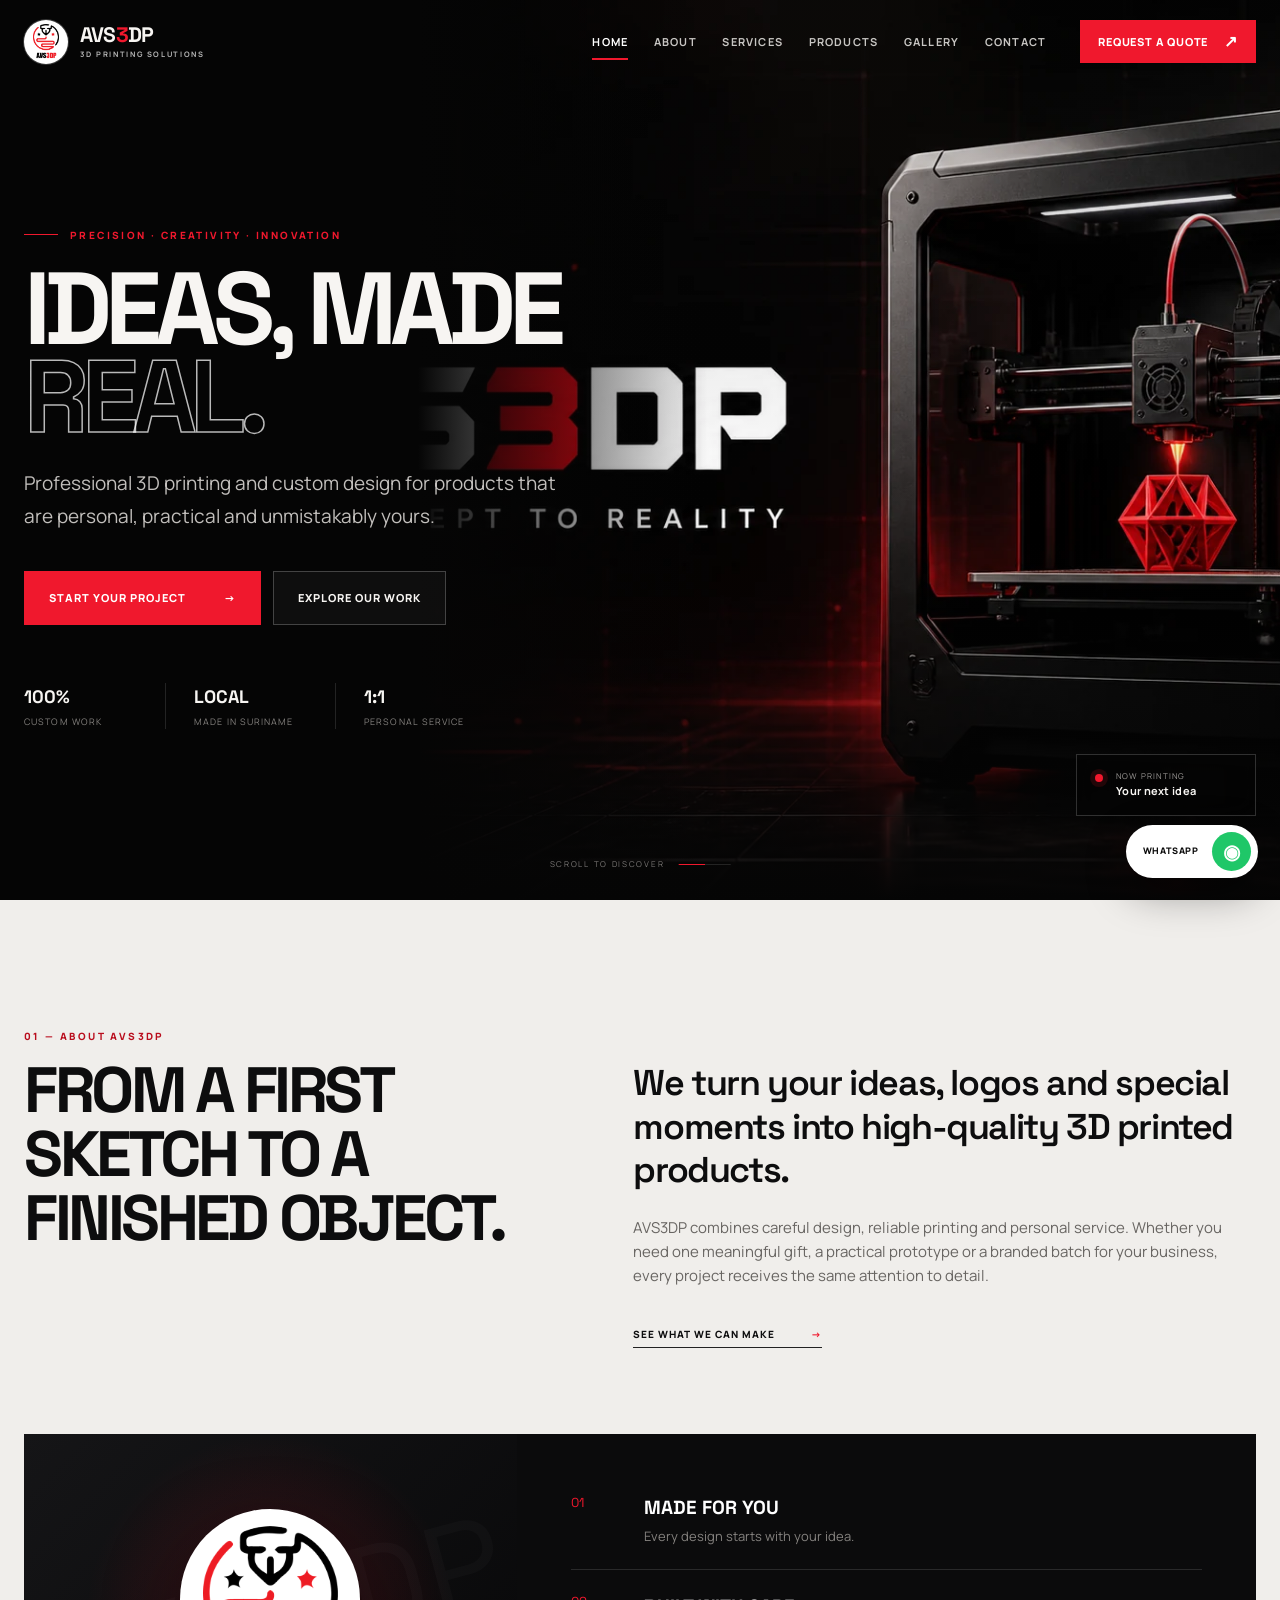
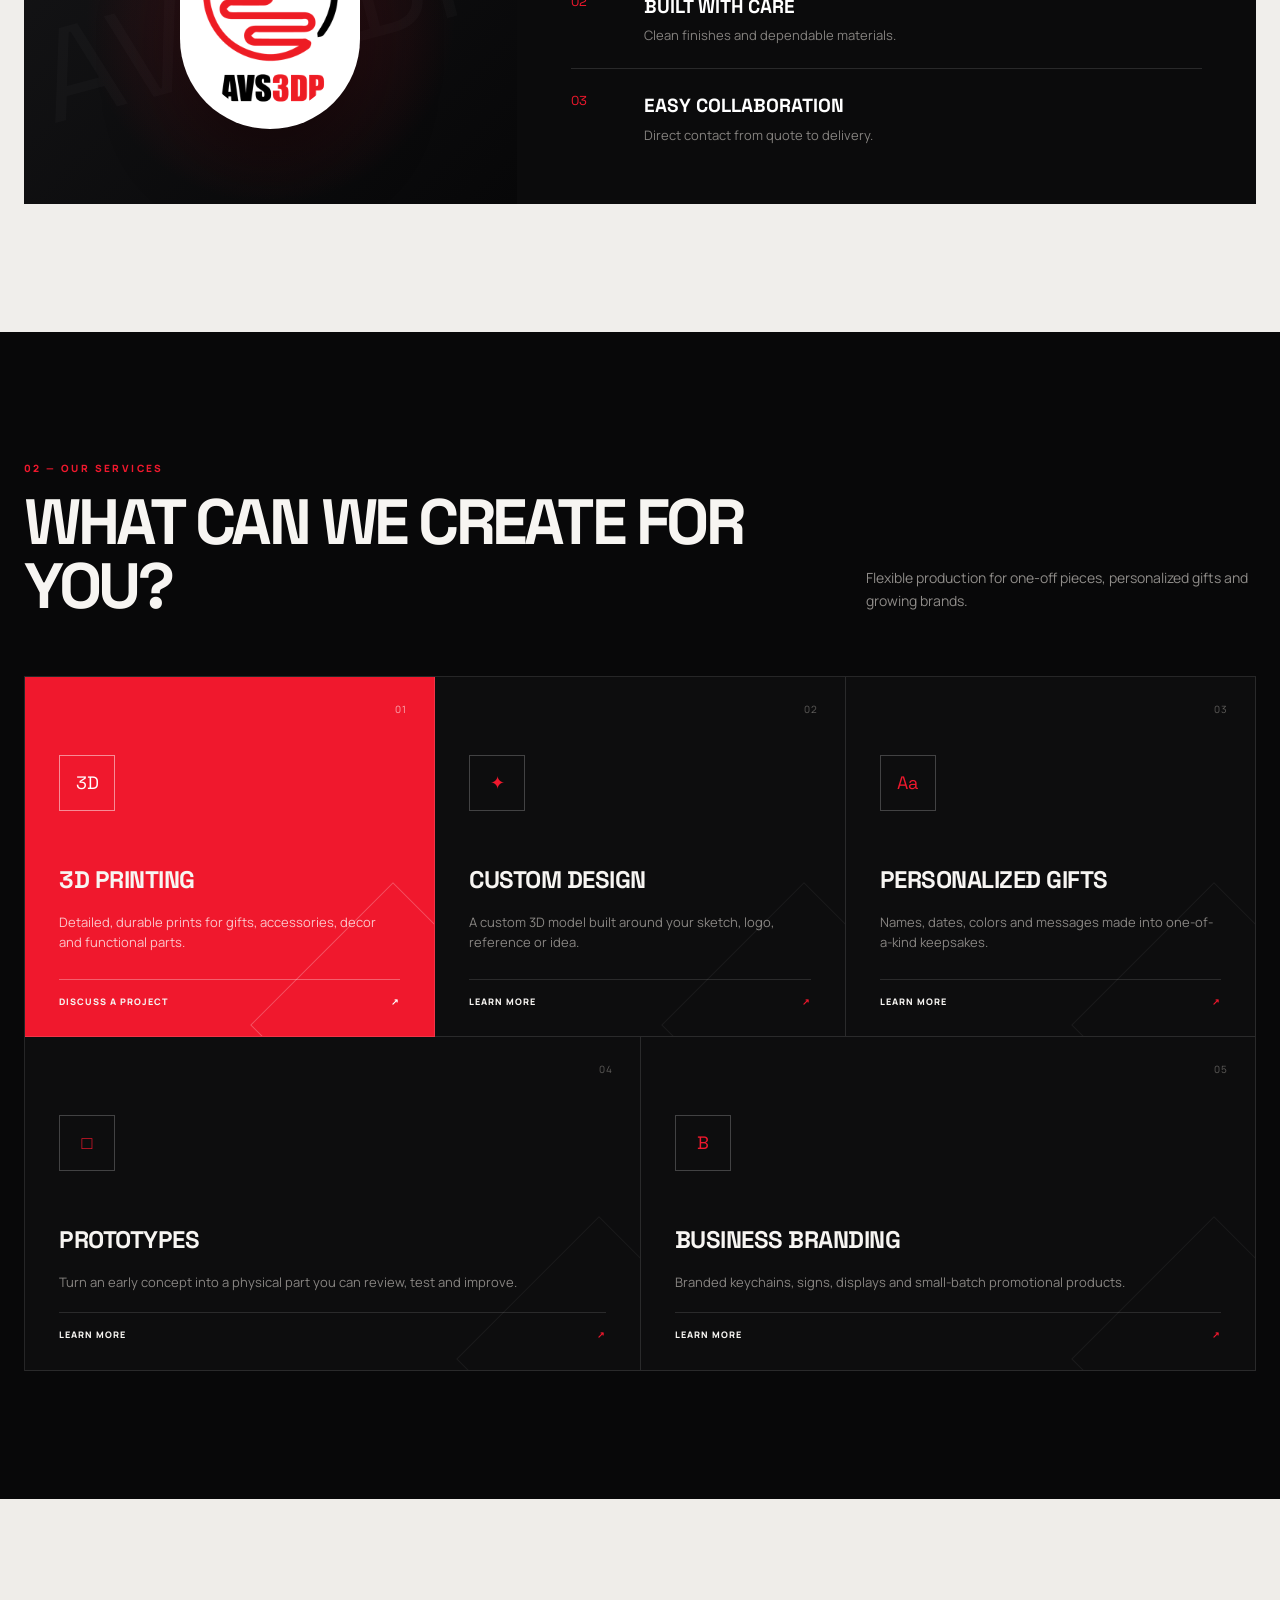
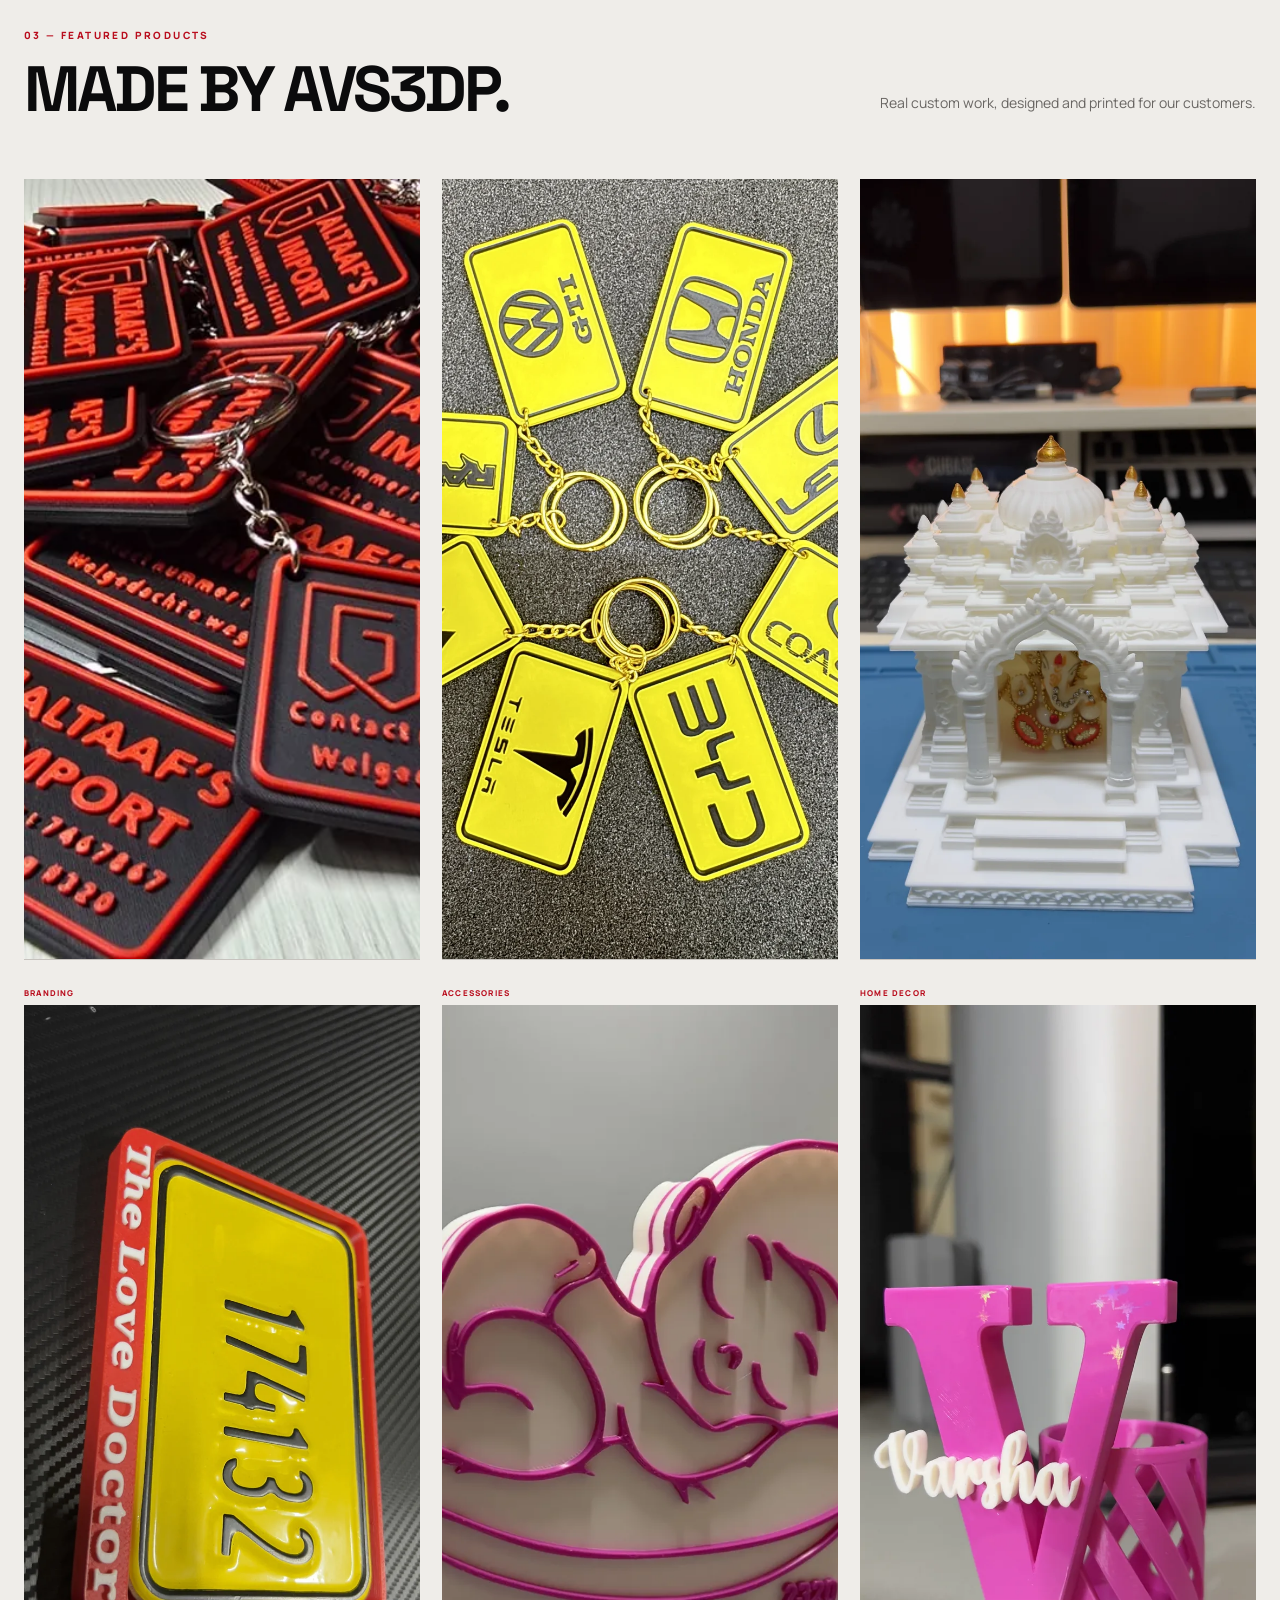
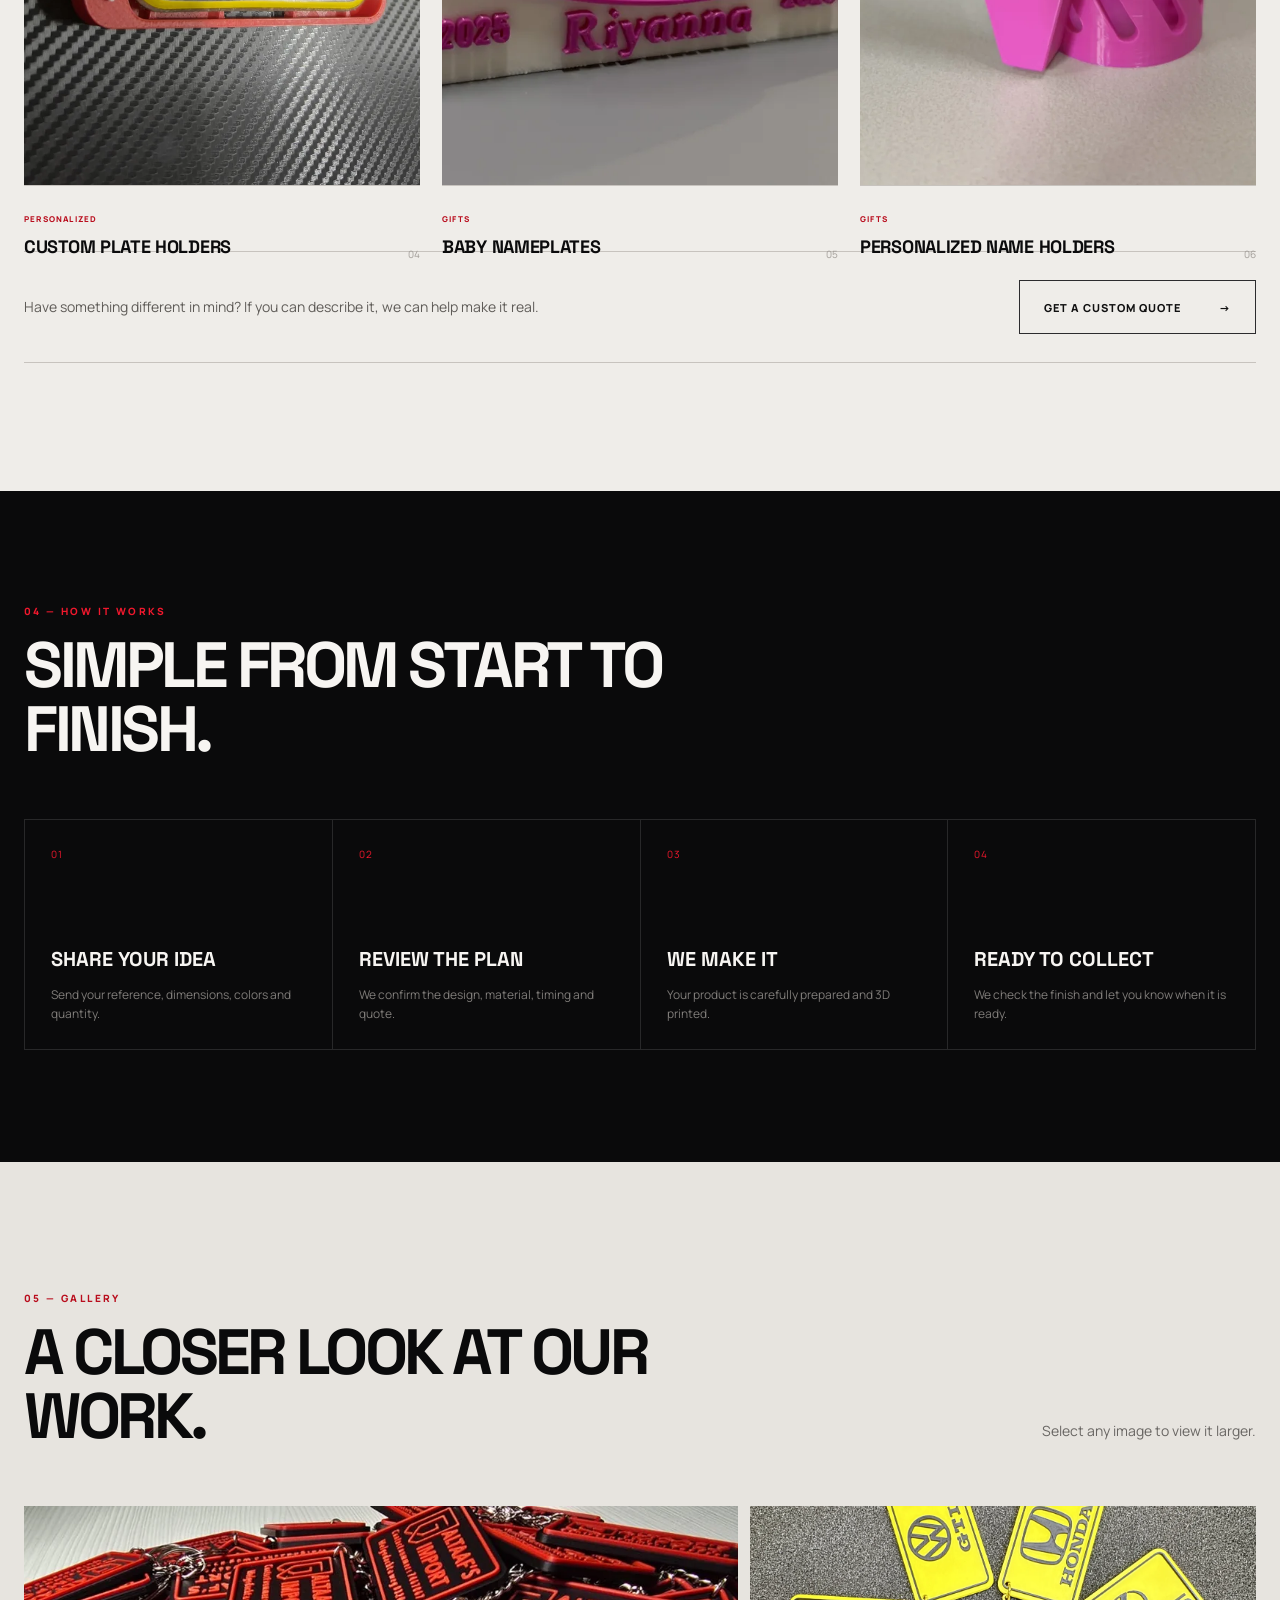
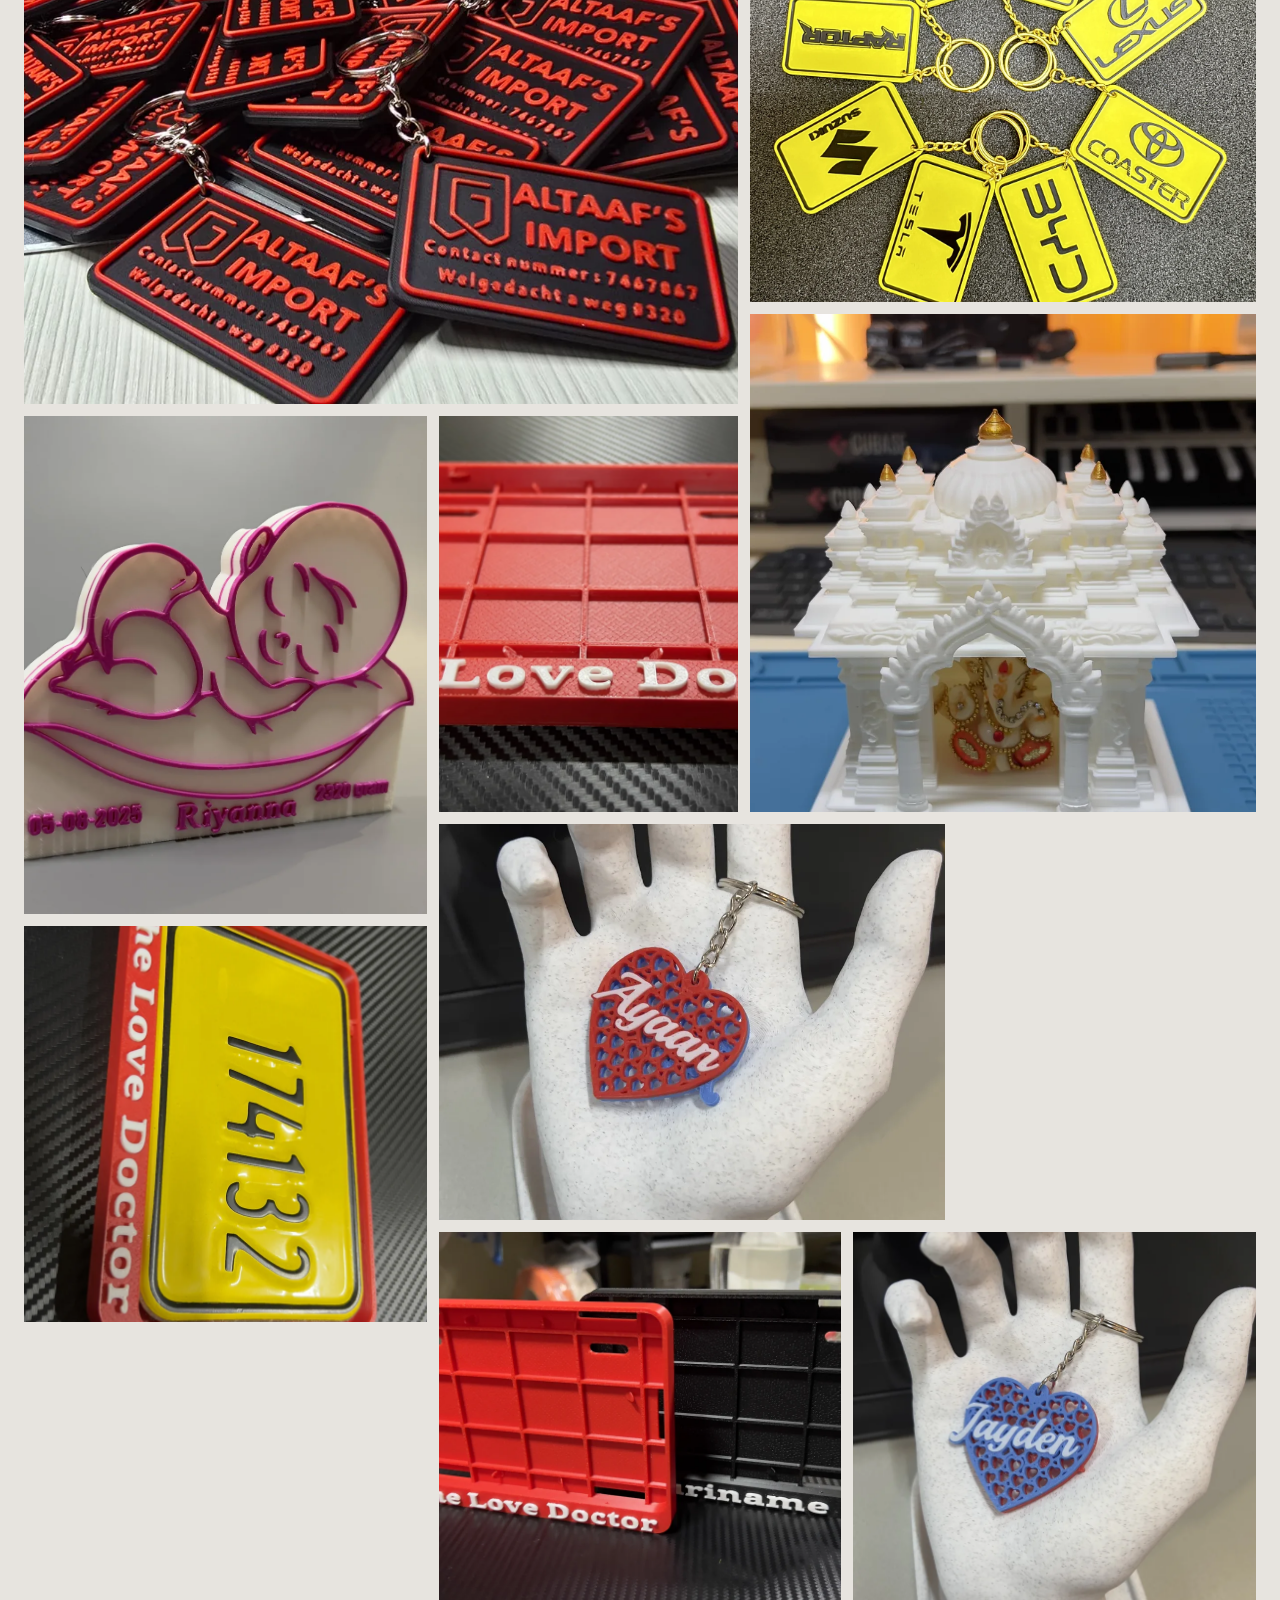
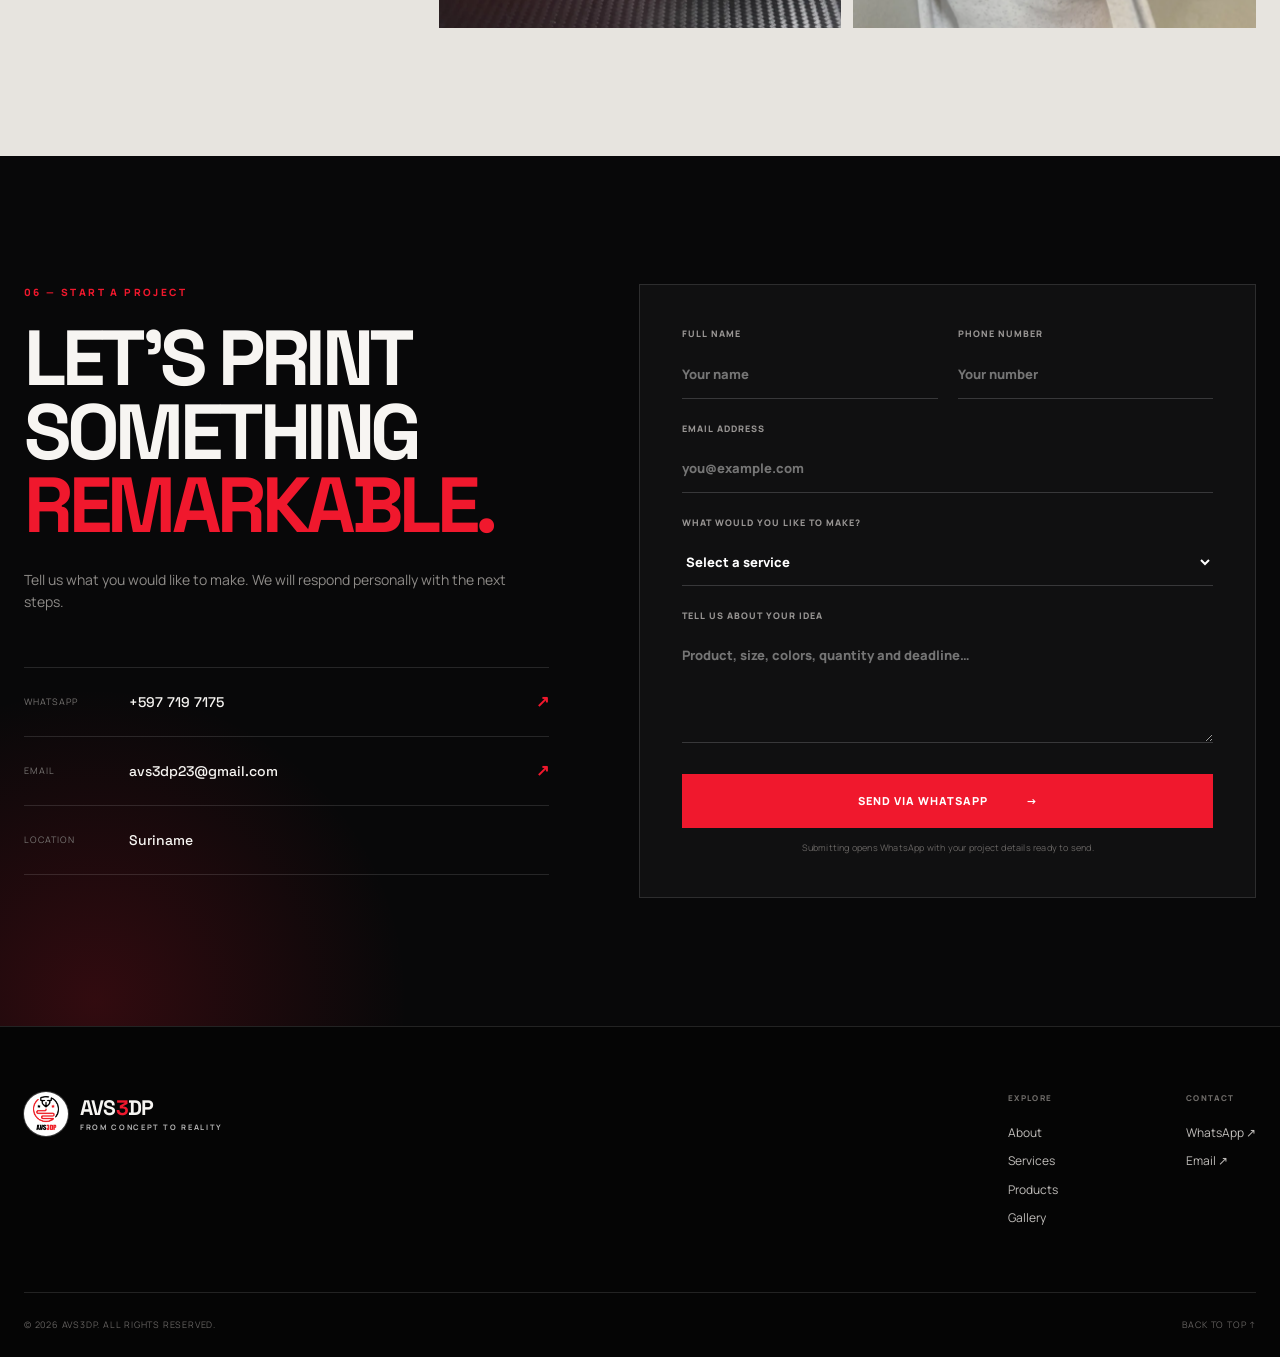
==== index.html @ 507dc9b6 "Nieuwe AVS3DP website" ====
<!doctype html>
<html lang="en">
<head>
  <meta charset="utf-8">
  <meta name="viewport" content="width=device-width, initial-scale=1">
  <meta name="theme-color" content="#050505">
  <meta name="description" content="Professional 3D printing, custom design, personalized gifts and business branding by AVS3DP in Suriname.">
  <meta property="og:title" content="AVS3DP — From Concept to Reality">
  <meta property="og:description" content="Professional custom 3D printing and design in Suriname.">
  <meta property="og:type" content="website">
  <meta property="og:image" content="https://avs3dp.github.io/images/og.png">
  <title>AVS3DP | Custom 3D Printing in Suriname</title>
  <link rel="icon" href="images/avs3dp-logo.png">
  <link rel="preconnect" href="https://fonts.googleapis.com">
  <link rel="preconnect" href="https://fonts.gstatic.com" crossorigin>
  <link href="https://fonts.googleapis.com/css2?family=Manrope:wght@400;500;600;700;800&family=Space+Grotesk:wght@500;600;700&display=swap" rel="stylesheet">
  <link rel="stylesheet" href="style.css">
</head>
<body>
  <a class="skip-link" href="#main">Skip to content</a>
  <header class="site-header" data-header>
    <div class="shell nav-shell">
      <a class="brand" href="#home" aria-label="AVS3DP home"><span class="brand-mark"><img src="images/avs3dp-logo.png" alt=""></span><span class="brand-type"><strong>AVS<span>3</span>DP</strong><small>3D PRINTING SOLUTIONS</small></span></a>
      <button class="menu-toggle" type="button" aria-expanded="false" aria-controls="main-nav" data-menu-toggle><span></span><span></span><span></span><span class="sr-only">Open menu</span></button>
      <nav class="main-nav" id="main-nav" aria-label="Primary navigation" data-nav><a href="#home">Home</a><a href="#about">About</a><a href="#services">Services</a><a href="#products">Products</a><a href="#gallery">Gallery</a><a href="#contact">Contact</a></nav>
      <a class="header-cta" href="#contact">Request a quote <span>↗</span></a>
    </div>
  </header>

  <main id="main">
    <section class="hero" id="home">
      <div class="hero-grid-lines" aria-hidden="true"></div><div class="hero-glow" aria-hidden="true"></div>
      <div class="shell hero-shell">
        <div class="hero-copy reveal">
          <div class="eyebrow"><span></span> Precision · Creativity · Innovation</div>
          <h1>Ideas, made <em>real.</em></h1>
          <p class="hero-lede">Professional 3D printing and custom design for products that are personal, practical and unmistakably yours.</p>
          <div class="hero-actions"><a class="button button-primary" href="#contact">Start your project <span>→</span></a><a class="button button-ghost" href="#products">Explore our work</a></div>
          <div class="hero-proof" aria-label="Service highlights"><div><strong>100%</strong><span>Custom work</span></div><div><strong>Local</strong><span>Made in Suriname</span></div><div><strong>1:1</strong><span>Personal service</span></div></div>
        </div>
        <div class="hero-visual reveal" data-delay="1"><div class="hero-image-frame"><img src="images/avs3dp-hero.webp" alt="Modern 3D printer creating a red geometric object"><div class="print-status"><i></i><span>Now printing</span><strong>Your next idea</strong></div></div><div class="hero-index" aria-hidden="true"><span>AVS</span><b>3DP</b></div></div>
      </div>
      <a class="scroll-cue" href="#about"><span>Scroll to discover</span><i></i></a>
    </section>

    <section class="about section" id="about">
      <div class="shell about-grid">
        <div class="section-intro reveal"><span class="section-kicker">01 — About AVS3DP</span><h2>From a first sketch to a finished object.</h2></div>
        <div class="about-copy reveal" data-delay="1"><p class="lead">We turn your ideas, logos and special moments into high-quality 3D printed products.</p><p>AVS3DP combines careful design, reliable printing and personal service. Whether you need one meaningful gift, a practical prototype or a branded batch for your business, every project receives the same attention to detail.</p><a class="text-link" href="#services">See what we can make <span>→</span></a></div>
        <div class="about-panel reveal" data-delay="2"><div class="about-logo-wrap"><img src="images/avs3dp-logo.png" alt="AVS3DP logo"></div><div class="about-values"><div><span>01</span><p><strong>Made for you</strong>Every design starts with your idea.</p></div><div><span>02</span><p><strong>Built with care</strong>Clean finishes and dependable materials.</p></div><div><span>03</span><p><strong>Easy collaboration</strong>Direct contact from quote to delivery.</p></div></div></div>
      </div>
    </section>

    <section class="services section" id="services">
      <div class="shell">
        <div class="section-heading reveal"><div><span class="section-kicker">02 — Our services</span><h2>What can we create for you?</h2></div><p>Flexible production for one-off pieces, personalized gifts and growing brands.</p></div>
        <div class="service-grid">
          <article class="service-card service-featured reveal"><span class="service-no">01</span><div class="service-symbol">3D</div><h3>3D Printing</h3><p>Detailed, durable prints for gifts, accessories, decor and functional parts.</p><a href="#contact">Discuss a project <span>↗</span></a></article>
          <article class="service-card reveal" data-delay="1"><span class="service-no">02</span><div class="service-symbol">✦</div><h3>Custom Design</h3><p>A custom 3D model built around your sketch, logo, reference or idea.</p><a href="#contact">Learn more <span>↗</span></a></article>
          <article class="service-card reveal" data-delay="2"><span class="service-no">03</span><div class="service-symbol">Aa</div><h3>Personalized Gifts</h3><p>Names, dates, colors and messages made into one-of-a-kind keepsakes.</p><a href="#contact">Learn more <span>↗</span></a></article>
          <article class="service-card reveal"><span class="service-no">04</span><div class="service-symbol">□</div><h3>Prototypes</h3><p>Turn an early concept into a physical part you can review, test and improve.</p><a href="#contact">Learn more <span>↗</span></a></article>
          <article class="service-card reveal" data-delay="1"><span class="service-no">05</span><div class="service-symbol">B</div><h3>Business Branding</h3><p>Branded keychains, signs, displays and small-batch promotional products.</p><a href="#contact">Learn more <span>↗</span></a></article>
        </div>
      </div>
    </section>

    <section class="products section" id="products">
      <div class="shell">
        <div class="section-heading reveal"><div><span class="section-kicker">03 — Featured products</span><h2>Made by AVS3DP.</h2></div><p>Real custom work, designed and printed for our customers.</p></div>
        <div class="product-grid">
          <article class="product-card reveal"><a class="product-image" href="#contact"><img src="images/business-keychains.webp" alt="Business Keychains"><span>Request similar <b>↗</b></span></a><div class="product-meta"><div><small>Branding</small><h3>Business Keychains</h3></div><span>01</span></div></article>
          <article class="product-card reveal" data-delay="1"><a class="product-image" href="#contact"><img src="images/car-keychains.webp" alt="Car Logo Keychains"><span>Request similar <b>↗</b></span></a><div class="product-meta"><div><small>Accessories</small><h3>Car Logo Keychains</h3></div><span>02</span></div></article>
          <article class="product-card reveal" data-delay="2"><a class="product-image" href="#contact"><img src="images/religious-decor.webp" alt="Religious Decor"><span>Request similar <b>↗</b></span></a><div class="product-meta"><div><small>Home Decor</small><h3>Religious Decor</h3></div><span>03</span></div></article>
          <article class="product-card reveal"><a class="product-image" href="#contact"><img src="images/plate-holder.webp" alt="Custom Plate Holders"><span>Request similar <b>↗</b></span></a><div class="product-meta"><div><small>Personalized</small><h3>Custom Plate Holders</h3></div><span>04</span></div></article>
          <article class="product-card reveal" data-delay="1"><a class="product-image" href="#contact"><img src="images/baby-nameplate.webp" alt="Baby Nameplates"><span>Request similar <b>↗</b></span></a><div class="product-meta"><div><small>Gifts</small><h3>Baby Nameplates</h3></div><span>05</span></div></article>
          <article class="product-card reveal" data-delay="2"><a class="product-image" href="#contact"><img src="images/name-holder.webp" alt="Personalized Name Holders"><span>Request similar <b>↗</b></span></a><div class="product-meta"><div><small>Gifts</small><h3>Personalized Name Holders</h3></div><span>06</span></div></article>
        </div>
        <div class="products-footer reveal"><p>Have something different in mind? If you can describe it, we can help make it real.</p><a class="button button-outline" href="#contact">Get a custom quote <span>→</span></a></div>
      </div>
    </section>

    <section class="process section" aria-labelledby="process-title"><div class="shell"><div class="section-heading reveal"><div><span class="section-kicker">04 — How it works</span><h2 id="process-title">Simple from start to finish.</h2></div></div><ol class="process-grid"><li class="reveal"><span>01</span><div><h3>Share your idea</h3><p>Send your reference, dimensions, colors and quantity.</p></div></li><li class="reveal" data-delay="1"><span>02</span><div><h3>Review the plan</h3><p>We confirm the design, material, timing and quote.</p></div></li><li class="reveal" data-delay="2"><span>03</span><div><h3>We make it</h3><p>Your product is carefully prepared and 3D printed.</p></div></li><li class="reveal" data-delay="3"><span>04</span><div><h3>Ready to collect</h3><p>We check the finish and let you know when it is ready.</p></div></li></ol></div></section>

    <section class="gallery section" id="gallery">
      <div class="shell"><div class="section-heading reveal"><div><span class="section-kicker">05 — Gallery</span><h2>A closer look at our work.</h2></div><p>Select any image to view it larger.</p></div>
        <div class="gallery-grid">
          <button class="gallery-item gallery-item-1 reveal" data-gallery type="button"><img src="images/business-keychains.webp" alt="Custom red business keychains" loading="lazy"><span>View project <b>↗</b></span></button>
          <button class="gallery-item gallery-item-2 reveal" data-gallery type="button"><img src="images/car-keychains.webp" alt="Yellow car logo keychains" loading="lazy"><span>View project <b>↗</b></span></button>
          <button class="gallery-item gallery-item-3 reveal" data-gallery type="button"><img src="images/religious-decor.webp" alt="White religious 3D printed decor" loading="lazy"><span>View project <b>↗</b></span></button>
          <button class="gallery-item gallery-item-4 reveal" data-gallery type="button"><img src="images/baby-nameplate.webp" alt="Personalized baby nameplate" loading="lazy"><span>View project <b>↗</b></span></button>
          <button class="gallery-item gallery-item-5 reveal" data-gallery type="button"><img src="images/organizer-tray.webp" alt="Red custom organizer tray" loading="lazy"><span>View project <b>↗</b></span></button>
          <button class="gallery-item gallery-item-6 reveal" data-gallery type="button"><img src="images/name-charm-grandma.webp" alt="Personalized grandma name charm" loading="lazy"><span>View project <b>↗</b></span></button>
          <button class="gallery-item gallery-item-7 reveal" data-gallery type="button"><img src="images/plate-holder.webp" alt="Yellow personalized plate holder" loading="lazy"><span>View project <b>↗</b></span></button>
          <button class="gallery-item gallery-item-8 reveal" data-gallery type="button"><img src="images/organizer-trays.webp" alt="Red and black organizer trays" loading="lazy"><span>View project <b>↗</b></span></button>
          <button class="gallery-item gallery-item-9 reveal" data-gallery type="button"><img src="images/name-charm-father.webp" alt="Personalized father name charm" loading="lazy"><span>View project <b>↗</b></span></button>
        </div>
      </div>
    </section>

    <section class="contact section" id="contact">
      <div class="contact-grid-lines" aria-hidden="true"></div>
      <div class="shell contact-grid">
        <div class="contact-copy reveal"><span class="section-kicker">06 — Start a project</span><h2>Let's print something <em>remarkable.</em></h2><p>Tell us what you would like to make. We will respond personally with the next steps.</p><div class="contact-list"><a href="https://wa.me/5977197175" target="_blank" rel="noreferrer"><span>WhatsApp</span><strong>+597 719 7175</strong><b>↗</b></a><a href="mailto:avs3dp23@gmail.com"><span>Email</span><strong>avs3dp23@gmail.com</strong><b>↗</b></a><div><span>Location</span><strong>Suriname</strong></div></div></div>
        <form class="quote-form reveal" data-delay="1" data-quote-form><div class="field-row"><label>Full name<input name="name" type="text" placeholder="Your name" required></label><label>Phone number<input name="phone" type="tel" placeholder="Your number"></label></div><label>Email address<input name="email" type="email" placeholder="you@example.com" required></label><label>What would you like to make?<select name="service" required><option value="" selected disabled>Select a service</option><option>3D Printing</option><option>Custom Design</option><option>Personalized Gift</option><option>Prototype</option><option>Business Branding</option><option>Something else</option></select></label><label>Tell us about your idea<textarea name="message" rows="4" placeholder="Product, size, colors, quantity and deadline…" required></textarea></label><button class="button button-primary form-submit" type="submit">Send via WhatsApp <span>→</span></button><small>Submitting opens WhatsApp with your project details ready to send.</small></form>
      </div>
    </section>
  </main>

  <footer class="site-footer"><div class="shell footer-main"><a class="brand footer-brand" href="#home"><span class="brand-mark"><img src="images/avs3dp-logo.png" alt=""></span><span class="brand-type"><strong>AVS<span>3</span>DP</strong><small>FROM CONCEPT TO REALITY</small></span></a><div class="footer-nav"><div><span>Explore</span><a href="#about">About</a><a href="#services">Services</a><a href="#products">Products</a><a href="#gallery">Gallery</a></div><div><span>Contact</span><a href="https://wa.me/5977197175" target="_blank" rel="noreferrer">WhatsApp ↗</a><a href="mailto:avs3dp23@gmail.com">Email ↗</a></div></div></div><div class="shell footer-bottom"><p>© <span data-year></span> AVS3DP. All rights reserved.</p><a href="#home">Back to top ↑</a></div></footer>
  <a class="whatsapp-float" href="https://wa.me/5977197175?text=Hello%20AVS3DP%2C%20I%20would%20like%20a%20quote." target="_blank" rel="noreferrer" aria-label="Chat with AVS3DP on WhatsApp"><span>WhatsApp</span><b>◉</b></a>
  <dialog class="lightbox" id="lightbox"><button type="button" data-lightbox-close aria-label="Close image">×</button><img src="images/business-keychains.webp" alt="Selected AVS3DP project" data-lightbox-image></dialog>
  <script src="script.js"></script>
  <script src="//code.tidio.co/ifq0kynxiijvnd68iumsjaqwfmdihzmz.js" async></script>
</body>
</html>
---- style.css ----
:root {
  --black: #050505;
  --ink: #0a0a0b;
  --surface: #111113;
  --surface-2: #171719;
  --line: rgba(255,255,255,.12);
  --line-strong: rgba(255,255,255,.22);
  --white: #f7f5f2;
  --muted: #aaa7a4;
  --red: #f0182d;
  --red-dark: #b90d1d;
  --font-body: "Manrope", Arial, sans-serif;
  --font-display: "Space Grotesk", "Arial Narrow", sans-serif;
  --shell: min(1240px, calc(100% - 48px));
}

* { box-sizing: border-box; }
html { scroll-behavior: smooth; scroll-padding-top: 82px; }
body { margin: 0; background: var(--black); color: var(--white); font-family: var(--font-body); line-height: 1.6; overflow-x: hidden; }
body.menu-open { overflow: hidden; }
img { max-width: 100%; display: block; }
a { color: inherit; text-decoration: none; }
button, input, select, textarea { font: inherit; }
button { color: inherit; }
::selection { background: var(--red); color: #fff; }

.shell { width: var(--shell); margin-inline: auto; }
.section { padding: 128px 0; position: relative; }
.sr-only { position: absolute; width: 1px; height: 1px; padding: 0; margin: -1px; overflow: hidden; clip: rect(0,0,0,0); white-space: nowrap; border: 0; }
.skip-link { position: fixed; z-index: 9999; top: 10px; left: 10px; padding: 10px 16px; background: #fff; color: #000; transform: translateY(-150%); transition: .2s ease; }
.skip-link:focus { transform: none; }

.site-header { position: fixed; inset: 0 0 auto; z-index: 1000; height: 84px; border-bottom: 1px solid transparent; transition: background .3s ease, border .3s ease, height .3s ease; }
.site-header.is-scrolled { height: 72px; background: rgba(5,5,5,.88); border-color: var(--line); backdrop-filter: blur(18px); }
.nav-shell { height: 100%; display: flex; align-items: center; gap: 34px; }
.brand { display: inline-flex; align-items: center; gap: 12px; flex-shrink: 0; }
.brand-mark { width: 44px; height: 44px; border-radius: 50%; display: grid; place-items: center; background: #fff; overflow: hidden; box-shadow: 0 0 0 1px rgba(255,255,255,.2); }
.brand-mark img { width: 36px; height: 36px; object-fit: contain; }
.brand-type { display: flex; flex-direction: column; line-height: 1; }
.brand-type strong { font-family: var(--font-display); font-size: 21px; letter-spacing: -.8px; }
.brand-type strong span { color: var(--red); }
.brand-type small { margin-top: 6px; color: #b8b8b8; font-size: 7.5px; font-weight: 700; letter-spacing: 1.65px; }
.main-nav { margin-left: auto; display: flex; align-items: center; gap: clamp(18px, 2vw, 34px); }
.main-nav a { position: relative; font-size: 11px; font-weight: 700; letter-spacing: 1.2px; text-transform: uppercase; color: #c8c6c3; transition: color .2s ease; }
.main-nav a::after { content: ""; position: absolute; left: 0; right: 100%; bottom: -10px; height: 2px; background: var(--red); transition: right .25s ease; }
.main-nav a:hover, .main-nav a.active { color: #fff; }
.main-nav a:hover::after, .main-nav a.active::after { right: 0; }
.header-cta { display: inline-flex; align-items: center; gap: 16px; min-height: 43px; padding: 0 18px; background: var(--red); color: #fff; font-size: 11px; font-weight: 800; text-transform: uppercase; letter-spacing: .8px; transition: transform .2s ease, background .2s ease; }
.header-cta:hover { background: #ff263b; transform: translateY(-2px); }
.header-cta span { font-size: 16px; }
.menu-toggle { display: none; width: 44px; height: 44px; padding: 0; border: 1px solid var(--line); background: transparent; align-items: center; justify-content: center; flex-direction: column; gap: 5px; }
.menu-toggle > span:not(.sr-only) { width: 19px; height: 1.5px; background: #fff; transition: transform .25s ease, opacity .25s ease; }

.hero { min-height: 880px; height: min(930px, 100svh); position: relative; display: flex; align-items: center; overflow: hidden; background: #060607; isolation: isolate; }
.hero::before { content: ""; position: absolute; inset: 0; z-index: -1; background: linear-gradient(90deg, #050505 0%, #050505 34%, rgba(5,5,5,.94) 46%, rgba(5,5,5,.08) 75%), linear-gradient(180deg, transparent 70%, #050505 100%); }
.hero-grid-lines, .contact-grid-lines { position: absolute; inset: 0; z-index: -3; opacity: .38; background-image: linear-gradient(rgba(255,255,255,.035) 1px, transparent 1px), linear-gradient(90deg, rgba(255,255,255,.035) 1px, transparent 1px); background-size: 74px 74px; mask-image: linear-gradient(to right, #000, transparent 68%); }
.hero-glow { position: absolute; z-index: -2; width: 750px; height: 750px; border-radius: 50%; right: 1%; top: 9%; background: radial-gradient(circle, rgba(240,24,45,.26), rgba(240,24,45,.04) 45%, transparent 70%); filter: blur(20px); }
.hero-shell { height: 100%; display: grid; grid-template-columns: .88fr 1.12fr; align-items: center; position: relative; }
.hero-copy { position: relative; z-index: 3; padding-top: 56px; max-width: 690px; }
.eyebrow, .section-kicker { display: flex; align-items: center; gap: 12px; color: var(--red); font-size: 10px; font-weight: 800; letter-spacing: 2.4px; text-transform: uppercase; }
.eyebrow span { width: 34px; height: 1px; background: var(--red); }
.hero h1 { margin: 22px 0 26px; max-width: 690px; font-family: var(--font-display); font-size: clamp(70px, 8vw, 126px); line-height: .86; letter-spacing: -7px; text-transform: uppercase; }
.hero h1 em { display: block; color: transparent; -webkit-text-stroke: 1.5px rgba(255,255,255,.72); font-style: normal; }
.hero-lede { max-width: 600px; margin: 0; color: #c2bfbc; font-size: clamp(16px, 1.5vw, 19px); line-height: 1.75; }
.hero-actions { margin-top: 38px; display: flex; flex-wrap: wrap; gap: 12px; }
.button { min-height: 54px; display: inline-flex; justify-content: center; align-items: center; gap: 38px; padding: 0 24px; border: 1px solid transparent; font-size: 11px; font-weight: 800; letter-spacing: 1px; text-transform: uppercase; cursor: pointer; transition: transform .2s ease, border-color .2s ease, background .2s ease; }
.button:hover { transform: translateY(-3px); }
.button-primary { background: var(--red); color: #fff; }
.button-primary:hover { background: #ff273b; }
.button-ghost { border-color: var(--line-strong); background: rgba(255,255,255,.035); }
.button-ghost:hover, .button-outline:hover { border-color: var(--red); }
.button-outline { border-color: #2c2c2e; color: #111; }
.hero-proof { display: flex; gap: 0; margin-top: 58px; }
.hero-proof > div { min-width: 142px; padding-right: 28px; margin-right: 28px; border-right: 1px solid var(--line); display: flex; flex-direction: column; }
.hero-proof > div:last-child { border-right: 0; }
.hero-proof strong { font-family: var(--font-display); font-size: 18px; text-transform: uppercase; }
.hero-proof span { margin-top: 3px; color: #85827f; font-size: 9px; letter-spacing: 1.1px; text-transform: uppercase; }
.hero-visual { position: absolute; z-index: 0; inset: 0 -10vw 0 32%; }
.hero-image-frame { width: 100%; height: 100%; overflow: hidden; position: relative; }
.hero-image-frame::after { content: ""; position: absolute; inset: 0; background: linear-gradient(90deg, #050505 0%, transparent 30%), linear-gradient(180deg, rgba(5,5,5,.18), transparent 60%, #050505); pointer-events: none; }
.hero-image-frame img { width: 100%; height: 100%; object-fit: cover; object-position: 58% center; animation: hero-breathe 8s ease-in-out infinite alternate; }
@keyframes hero-breathe { from { transform: scale(1.01); } to { transform: scale(1.055); } }
.print-status { position: absolute; z-index: 2; right: 10vw; bottom: 84px; display: grid; grid-template-columns: 10px auto; column-gap: 11px; padding: 15px 18px; min-width: 180px; border: 1px solid rgba(255,255,255,.18); background: rgba(5,5,5,.72); backdrop-filter: blur(12px); }
.print-status i { width: 8px; height: 8px; margin-top: 4px; border-radius: 50%; background: var(--red); box-shadow: 0 0 0 5px rgba(240,24,45,.13); animation: pulse 1.8s infinite; }
@keyframes pulse { 50% { box-shadow: 0 0 0 9px rgba(240,24,45,0); } }
.print-status span, .print-status strong { grid-column: 2; }
.print-status span { color: #9e9b98; font-size: 8px; text-transform: uppercase; letter-spacing: 1.2px; }
.print-status strong { font-size: 11px; letter-spacing: .3px; }
.hero-index { position: absolute; right: 2vw; top: 50%; transform: translateY(-50%) rotate(90deg); transform-origin: center; display: flex; align-items: baseline; gap: 8px; opacity: .14; font-family: var(--font-display); }
.hero-index span { font-size: 14px; letter-spacing: 6px; }
.hero-index b { color: var(--red); font-size: 34px; }
.scroll-cue { position: absolute; z-index: 4; left: 50%; bottom: 29px; transform: translateX(-50%); display: flex; align-items: center; gap: 14px; color: #7c7977; font-size: 8px; letter-spacing: 1.7px; text-transform: uppercase; }
.scroll-cue i { display: block; width: 52px; height: 1px; background: linear-gradient(to right, var(--red) 50%, var(--line) 50%); }

.section-heading { margin-bottom: 58px; display: flex; justify-content: space-between; align-items: end; gap: 40px; }
.section-heading h2, .section-intro h2 { margin: 14px 0 0; max-width: 760px; font-family: var(--font-display); font-size: clamp(42px, 5vw, 74px); line-height: 1; letter-spacing: -3.5px; text-transform: uppercase; }
.section-heading > p { max-width: 390px; margin: 0 0 6px; color: #8f8c89; font-size: 14px; }

.about { background: #f0eeeb; color: #0d0d0e; }
.about-grid { display: grid; grid-template-columns: .9fr 1.1fr; column-gap: 100px; row-gap: 86px; }
.about .section-kicker { color: var(--red-dark); }
.section-intro h2 { max-width: 550px; }
.about-copy { padding-top: 33px; }
.about-copy .lead { margin: 0 0 24px; max-width: 610px; font-family: var(--font-display); font-size: clamp(25px, 2.8vw, 39px); font-weight: 600; line-height: 1.22; letter-spacing: -1.4px; }
.about-copy > p:not(.lead) { max-width: 610px; color: #686562; font-size: 15px; }
.text-link { display: inline-flex; align-items: center; gap: 36px; margin-top: 23px; padding-bottom: 5px; border-bottom: 1px solid #222; font-size: 10px; font-weight: 800; letter-spacing: 1px; text-transform: uppercase; }
.text-link span { color: var(--red); }
.about-panel { grid-column: 1 / -1; min-height: 370px; display: grid; grid-template-columns: .8fr 1.2fr; background: #0b0b0c; color: #fff; }
.about-logo-wrap { position: relative; min-height: 360px; display: grid; place-items: center; overflow: hidden; background: radial-gradient(circle at center, rgba(240,24,45,.22), transparent 60%), linear-gradient(135deg, #151517, #070708); }
.about-logo-wrap::before { content: "AVS3DP"; position: absolute; color: rgba(255,255,255,.025); font-family: var(--font-display); font-size: 130px; transform: rotate(-15deg); }
.about-logo-wrap img { position: relative; width: 180px; height: 220px; padding: 17px; object-fit: contain; border-radius: 90px; background: #fff; box-shadow: 0 28px 70px rgba(0,0,0,.5); }
.about-values { padding: 36px 54px; display: flex; flex-direction: column; justify-content: center; }
.about-values > div { display: grid; grid-template-columns: 48px 1fr; gap: 25px; padding: 22px 0; border-bottom: 1px solid var(--line); }
.about-values > div:last-child { border: 0; }
.about-values > div > span { color: var(--red); font-family: var(--font-display); font-size: 13px; }
.about-values p { margin: 0; color: #85827f; font-size: 13px; }
.about-values strong { display: block; margin-bottom: 3px; color: #fff; font-family: var(--font-display); font-size: 19px; text-transform: uppercase; }

.services { background: #080809; }
.service-grid { display: grid; grid-template-columns: repeat(6, 1fr); border-top: 1px solid var(--line); border-left: 1px solid var(--line); }
.service-card { min-height: 360px; grid-column: span 2; position: relative; padding: 34px; border-right: 1px solid var(--line); border-bottom: 1px solid var(--line); background: #0d0d0e; overflow: hidden; transition: background .3s ease, transform .3s ease; }
.service-card:nth-child(4), .service-card:nth-child(5) { grid-column: span 3; min-height: 320px; }
.service-card::before { content: ""; position: absolute; inset: auto -60px -90px auto; width: 200px; height: 200px; border: 1px solid rgba(255,255,255,.06); transform: rotate(45deg); transition: border .3s ease, transform .4s ease; }
.service-card:hover { background: #151516; transform: translateY(-4px); }
.service-card:hover::before { border-color: rgba(240,24,45,.32); transform: rotate(52deg) scale(1.08); }
.service-featured { background: var(--red); }
.service-featured:hover { background: #e11226; }
.service-featured::before { border-color: rgba(255,255,255,.25); }
.service-no { position: absolute; top: 24px; right: 27px; color: #5f5d5b; font-size: 10px; letter-spacing: 1px; }
.service-featured .service-no { color: rgba(255,255,255,.65); }
.service-symbol { width: 56px; height: 56px; display: grid; place-items: center; margin: 44px 0 50px; border: 1px solid var(--line-strong); font-family: var(--font-display); font-size: 18px; color: var(--red); }
.service-featured .service-symbol { color: #fff; border-color: rgba(255,255,255,.5); }
.service-card h3 { margin: 0 0 12px; font-family: var(--font-display); font-size: 24px; text-transform: uppercase; letter-spacing: -.5px; }
.service-card p { min-height: 64px; margin: 0; color: #888582; font-size: 13px; }
.service-featured p { color: rgba(255,255,255,.75); }
.service-card a { position: absolute; bottom: 27px; left: 34px; right: 34px; display: flex; justify-content: space-between; border-top: 1px solid var(--line); padding-top: 15px; font-size: 9px; font-weight: 800; letter-spacing: 1px; text-transform: uppercase; }
.service-featured a { border-color: rgba(255,255,255,.3); }
.service-card a span { color: var(--red); }
.service-featured a span { color: #fff; }

.products { background: #efede9; color: #0b0b0c; }
.products .section-kicker, .gallery .section-kicker { color: var(--red-dark); }
.products .section-heading > p, .gallery .section-heading > p { color: #696663; }
.product-grid { display: grid; grid-template-columns: repeat(3, 1fr); gap: 46px 22px; }
.product-image { position: relative; aspect-ratio: 1.05 / 1; overflow: hidden; background: #dad7d2; }
.product-image::after { content: ""; position: absolute; inset: 0; background: linear-gradient(180deg, transparent 55%, rgba(0,0,0,.72)); opacity: 0; transition: opacity .35s ease; }
.product-image img { width: 100%; height: 100%; object-fit: cover; transition: transform .55s cubic-bezier(.2,.75,.25,1); }
.product-image > span { position: absolute; z-index: 2; left: 20px; right: 20px; bottom: 18px; display: flex; justify-content: space-between; color: #fff; font-size: 9px; font-weight: 800; letter-spacing: 1px; text-transform: uppercase; opacity: 0; transform: translateY(8px); transition: opacity .3s ease, transform .3s ease; }
.product-card:hover .product-image img { transform: scale(1.06); }
.product-card:hover .product-image::after, .product-card:hover .product-image > span { opacity: 1; }
.product-card:hover .product-image > span { transform: none; }
.product-meta { display: flex; justify-content: space-between; gap: 20px; align-items: end; padding-top: 18px; border-top: 1px solid #c7c3be; }
.product-meta small { color: var(--red-dark); font-size: 8px; font-weight: 800; letter-spacing: 1.2px; text-transform: uppercase; }
.product-meta h3 { margin: 3px 0 0; font-family: var(--font-display); font-size: 18px; text-transform: uppercase; letter-spacing: -.3px; }
.product-meta > span { color: #a09c97; font-size: 10px; }
.products-footer { margin-top: 66px; padding: 28px 0; border-top: 1px solid #c7c3be; border-bottom: 1px solid #c7c3be; display: flex; justify-content: space-between; align-items: center; gap: 25px; }
.products-footer p { max-width: 540px; margin: 0; color: #5f5c58; font-size: 14px; }

.process { background: #0a0a0b; padding-top: 112px; padding-bottom: 112px; }
.process-grid { list-style: none; padding: 0; margin: 0; display: grid; grid-template-columns: repeat(4, 1fr); border-top: 1px solid var(--line); border-left: 1px solid var(--line); }
.process-grid li { min-height: 230px; position: relative; padding: 26px; border-right: 1px solid var(--line); border-bottom: 1px solid var(--line); display: flex; flex-direction: column; justify-content: space-between; }
.process-grid li > span { color: var(--red); font-size: 10px; letter-spacing: 1px; }
.process-grid h3 { margin: 0 0 10px; font-family: var(--font-display); font-size: 20px; text-transform: uppercase; }
.process-grid p { margin: 0; color: #7f7c79; font-size: 12px; }

.gallery { background: #e7e4df; color: #0a0a0b; }
.gallery-grid { display: grid; grid-template-columns: repeat(12, 1fr); grid-auto-rows: 90px; gap: 12px; }
.gallery-item { position: relative; padding: 0; border: 0; overflow: hidden; background: #ccc8c3; cursor: zoom-in; text-align: left; }
.gallery-item-1 { grid-column: span 7; grid-row: span 5; }
.gallery-item-2 { grid-column: span 5; grid-row: span 4; }
.gallery-item-3 { grid-column: span 5; grid-row: span 5; }
.gallery-item-4 { grid-column: span 4; grid-row: span 5; }
.gallery-item-5 { grid-column: span 3; grid-row: span 4; }
.gallery-item-6 { grid-column: span 5; grid-row: span 4; }
.gallery-item-7 { grid-column: span 4; grid-row: span 4; }
.gallery-item-8 { grid-column: span 4; grid-row: span 4; }
.gallery-item-9 { grid-column: span 4; grid-row: span 4; }
.gallery-item img { width: 100%; height: 100%; object-fit: cover; transition: transform .6s cubic-bezier(.2,.75,.25,1), filter .3s ease; }
.gallery-item::after { content: ""; position: absolute; inset: 0; background: linear-gradient(180deg, transparent 55%, rgba(0,0,0,.78)); opacity: 0; transition: opacity .3s ease; }
.gallery-item > span { position: absolute; z-index: 2; left: 22px; right: 22px; bottom: 19px; display: flex; justify-content: space-between; color: #fff; font-size: 9px; font-weight: 800; letter-spacing: 1.1px; text-transform: uppercase; opacity: 0; transform: translateY(8px); transition: .3s ease; }
.gallery-item:hover img { transform: scale(1.04); filter: saturate(1.08); }
.gallery-item:hover::after, .gallery-item:hover > span { opacity: 1; }
.gallery-item:hover > span { transform: none; }

.contact { background: #080809; overflow: hidden; }
.contact::before { content: ""; position: absolute; width: 650px; height: 650px; border-radius: 50%; left: -230px; bottom: -300px; background: radial-gradient(circle, rgba(240,24,45,.18), transparent 68%); }
.contact-grid-lines { opacity: .45; mask-image: linear-gradient(to left, #000, transparent 65%); }
.contact-grid { display: grid; grid-template-columns: .92fr 1.08fr; gap: 90px; position: relative; }
.contact-copy h2 { margin: 22px 0 26px; max-width: 590px; font-family: var(--font-display); font-size: clamp(54px, 6.1vw, 88px); line-height: .94; letter-spacing: -4.5px; text-transform: uppercase; }
.contact-copy h2 em { color: var(--red); font-style: normal; }
.contact-copy > p { max-width: 510px; color: #8e8b88; font-size: 14px; }
.contact-list { margin-top: 54px; border-top: 1px solid var(--line); }
.contact-list > * { min-height: 69px; display: grid; grid-template-columns: 90px 1fr auto; align-items: center; gap: 15px; border-bottom: 1px solid var(--line); }
.contact-list span { color: #777472; font-size: 9px; letter-spacing: 1px; text-transform: uppercase; }
.contact-list strong { font-family: var(--font-display); font-size: 14px; font-weight: 500; }
.contact-list b { color: var(--red); }
.quote-form { padding: 42px; border: 1px solid var(--line); background: rgba(19,19,21,.8); backdrop-filter: blur(16px); }
.quote-form label { display: block; margin-bottom: 23px; color: #999694; font-size: 9px; font-weight: 800; letter-spacing: 1px; text-transform: uppercase; }
.field-row { display: grid; grid-template-columns: 1fr 1fr; gap: 20px; }
.quote-form input, .quote-form select, .quote-form textarea { width: 100%; margin-top: 9px; padding: 13px 0; border: 0; border-bottom: 1px solid #38383a; border-radius: 0; outline: 0; background: transparent; color: #fff; font-size: 13px; text-transform: none; transition: border .2s ease; }
.quote-form input:focus, .quote-form select:focus, .quote-form textarea:focus { border-color: var(--red); }
.quote-form select { color-scheme: dark; }
.quote-form textarea { resize: vertical; min-height: 94px; }
.form-submit { width: 100%; border: 0; margin-top: 4px; }
.quote-form > small { display: block; margin-top: 13px; text-align: center; color: #686563; font-size: 9px; letter-spacing: .2px; text-transform: none; }

.site-footer { background: #050505; border-top: 1px solid var(--line); }
.footer-main { min-height: 255px; padding: 65px 0; display: flex; justify-content: space-between; gap: 60px; }
.footer-brand { align-self: flex-start; }
.footer-nav { display: flex; gap: clamp(70px, 10vw, 150px); }
.footer-nav > div { display: flex; flex-direction: column; align-items: flex-start; gap: 9px; }
.footer-nav span { margin-bottom: 9px; color: #6f6c69; font-size: 8px; font-weight: 800; letter-spacing: 1.3px; text-transform: uppercase; }
.footer-nav a { color: #c1bebb; font-size: 12px; transition: color .2s ease; }
.footer-nav a:hover { color: var(--red); }
.footer-bottom { min-height: 65px; display: flex; justify-content: space-between; align-items: center; border-top: 1px solid var(--line); color: #656260; font-size: 9px; letter-spacing: .8px; text-transform: uppercase; }

.whatsapp-float { position: fixed; z-index: 800; right: 22px; bottom: 22px; display: flex; align-items: center; gap: 13px; padding: 7px 7px 7px 17px; border-radius: 28px; background: #fff; color: #080808; box-shadow: 0 15px 40px rgba(0,0,0,.38); font-size: 9px; font-weight: 800; letter-spacing: .8px; text-transform: uppercase; transition: transform .25s ease; }
.whatsapp-float b { width: 39px; height: 39px; display: grid; place-items: center; border-radius: 50%; background: #1fc768; color: #fff; font-size: 20px; }
.whatsapp-float:hover { transform: translateY(-4px); }
.lightbox { width: min(920px, calc(100% - 32px)); max-height: calc(100svh - 40px); padding: 0; border: 1px solid rgba(255,255,255,.2); background: #090909; overflow: visible; }
.lightbox::backdrop { background: rgba(0,0,0,.88); backdrop-filter: blur(6px); }
.lightbox img { width: 100%; max-height: calc(100svh - 50px); object-fit: contain; }
.lightbox button { position: absolute; z-index: 2; top: -15px; right: -15px; width: 42px; height: 42px; border: 1px solid rgba(255,255,255,.25); border-radius: 50%; background: #121214; color: #fff; font-size: 24px; cursor: pointer; }

.not-found { min-height: 100svh; position: relative; isolation: isolate; overflow: hidden; display: flex; flex-direction: column; align-items: flex-start; justify-content: center; gap: 22px; padding: 8vw; background: radial-gradient(circle at 85% 50%, rgba(240,24,45,.22), transparent 34%), #050505; }
.not-found .brand { position: absolute; top: 34px; left: 8vw; }
.not-found > p { margin: 0; color: var(--red); font-size: 10px; font-weight: 800; letter-spacing: 2px; }
.not-found h1 { max-width: 920px; margin: 0 0 12px; font-family: var(--font-display); font-size: clamp(58px, 8vw, 120px); line-height: .9; letter-spacing: -5px; text-transform: uppercase; }

.reveal { opacity: 0; transform: translateY(24px); transition: opacity .7s ease, transform .7s cubic-bezier(.2,.75,.25,1); }
.reveal[data-delay="1"] { transition-delay: .1s; }
.reveal[data-delay="2"] { transition-delay: .2s; }
.reveal[data-delay="3"] { transition-delay: .3s; }
.reveal.is-visible { opacity: 1; transform: none; }

@media (max-width: 1050px) {
  .header-cta { display: none; }
  .main-nav { gap: 21px; }
  .hero-shell { grid-template-columns: 1fr; }
  .hero-visual { inset: 0 -25vw 0 24%; opacity: .76; }
  .hero::before { background: linear-gradient(90deg, #050505 0%, rgba(5,5,5,.96) 36%, rgba(5,5,5,.47) 67%, rgba(5,5,5,.2)), linear-gradient(180deg, transparent 55%, #050505 100%); }
  .hero-copy { max-width: 650px; }
  .about-grid { column-gap: 60px; }
  .contact-grid { gap: 45px; }
}

@media (max-width: 820px) {
  :root { --shell: min(100% - 34px, 700px); }
  .section { padding: 92px 0; }
  .site-header, .site-header.is-scrolled { height: 70px; background: rgba(5,5,5,.92); border-color: var(--line); backdrop-filter: blur(18px); }
  .menu-toggle { display: flex; margin-left: auto; z-index: 2; }
  .menu-toggle[aria-expanded="true"] > span:nth-child(1) { transform: translateY(6.5px) rotate(45deg); }
  .menu-toggle[aria-expanded="true"] > span:nth-child(2) { opacity: 0; }
  .menu-toggle[aria-expanded="true"] > span:nth-child(3) { transform: translateY(-6.5px) rotate(-45deg); }
  .main-nav { position: fixed; inset: 69px 0 auto; height: calc(100svh - 69px); padding: 50px 34px; background: #080809; flex-direction: column; align-items: flex-start; gap: 0; opacity: 0; visibility: hidden; transform: translateY(-14px); transition: .28s ease; }
  .main-nav.is-open { opacity: 1; visibility: visible; transform: none; }
  .main-nav a { width: 100%; padding: 15px 0; border-bottom: 1px solid var(--line); font-family: var(--font-display); font-size: 27px; letter-spacing: -1px; }
  .main-nav a::after { display: none; }
  .hero { height: auto; min-height: 840px; padding: 120px 0 88px; }
  .hero-visual { inset: 22% -48% 0 8%; opacity: .62; }
  .hero-image-frame img { object-position: 61% center; }
  .hero::before { background: linear-gradient(90deg, #050505 0%, rgba(5,5,5,.89) 60%, rgba(5,5,5,.32)), linear-gradient(180deg, #050505 0%, transparent 50%, #050505 94%); }
  .hero-copy { align-self: start; padding-top: 0; }
  .hero h1 { font-size: clamp(66px, 16vw, 110px); letter-spacing: -5px; }
  .hero-lede { max-width: 530px; }
  .print-status { display: none; }
  .hero-proof { margin-top: 300px; }
  .scroll-cue { display: none; }
  .section-heading { align-items: start; flex-direction: column; margin-bottom: 44px; }
  .about-grid { grid-template-columns: 1fr; row-gap: 45px; }
  .about-copy { padding-top: 0; }
  .about-panel { grid-column: auto; grid-template-columns: 1fr; }
  .about-logo-wrap { min-height: 300px; }
  .service-grid { grid-template-columns: repeat(2, 1fr); }
  .service-card, .service-card:nth-child(4), .service-card:nth-child(5) { grid-column: span 1; }
  .service-card:last-child { grid-column: 1 / -1; }
  .product-grid { grid-template-columns: repeat(2, 1fr); }
  .process-grid { grid-template-columns: repeat(2, 1fr); }
  .gallery-grid { grid-auto-rows: 74px; }
  .gallery-item-1, .gallery-item-2, .gallery-item-3, .gallery-item-4, .gallery-item-5, .gallery-item-6, .gallery-item-7, .gallery-item-8, .gallery-item-9 { grid-column: span 6; grid-row: span 4; }
  .gallery-item-1 { grid-column: 1 / -1; grid-row: span 5; }
  .contact-grid { grid-template-columns: 1fr; gap: 55px; }
}

@media (max-width: 560px) {
  :root { --shell: calc(100% - 28px); }
  .brand-type small { display: none; }
  .hero { min-height: 800px; padding-top: 110px; }
  .hero h1 { letter-spacing: -4px; }
  .hero-actions { display: grid; grid-template-columns: 1fr; }
  .button { width: 100%; }
  .hero-proof { margin-top: 260px; justify-content: space-between; }
  .hero-proof > div { min-width: 0; flex: 1; margin-right: 14px; padding-right: 14px; }
  .hero-proof strong { font-size: 14px; }
  .hero-proof span { font-size: 7px; }
  .section-heading h2, .section-intro h2 { font-size: 43px; letter-spacing: -2.2px; }
  .about-panel { min-height: 0; }
  .about-logo-wrap { min-height: 260px; }
  .about-logo-wrap img { width: 145px; height: 180px; }
  .about-values { padding: 20px 24px; }
  .service-grid { grid-template-columns: 1fr; }
  .service-card, .service-card:nth-child(4), .service-card:nth-child(5), .service-card:last-child { grid-column: auto; min-height: 330px; }
  .product-grid { grid-template-columns: 1fr; }
  .product-image { aspect-ratio: 1.15 / 1; }
  .products-footer { flex-direction: column; align-items: stretch; }
  .process-grid { grid-template-columns: 1fr; }
  .process-grid li { min-height: 180px; }
  .gallery-grid { display: grid; grid-template-columns: 1fr 1fr; grid-auto-rows: 200px; }
  .gallery-item-1, .gallery-item-2, .gallery-item-3, .gallery-item-4, .gallery-item-5, .gallery-item-6, .gallery-item-7, .gallery-item-8, .gallery-item-9 { grid-column: auto; grid-row: auto; }
  .gallery-item-1, .gallery-item-4, .gallery-item-7 { grid-column: 1 / -1; }
  .contact-copy h2 { font-size: 55px; letter-spacing: -3px; }
  .field-row { grid-template-columns: 1fr; gap: 0; }
  .quote-form { padding: 28px 22px; }
  .contact-list > * { grid-template-columns: 70px 1fr auto; }
  .contact-list strong { font-size: 12px; }
  .footer-main { flex-direction: column; }
  .footer-nav { gap: 70px; }
  .footer-bottom { align-items: flex-start; flex-direction: column; justify-content: center; gap: 4px; }
  .whatsapp-float span { display: none; }
  .whatsapp-float { padding: 6px; }
}

@media (prefers-reduced-motion: reduce) {
  html { scroll-behavior: auto; }
  *, *::before, *::after { animation-duration: .01ms !important; animation-iteration-count: 1 !important; transition-duration: .01ms !important; }
  .reveal { opacity: 1; transform: none; }
}
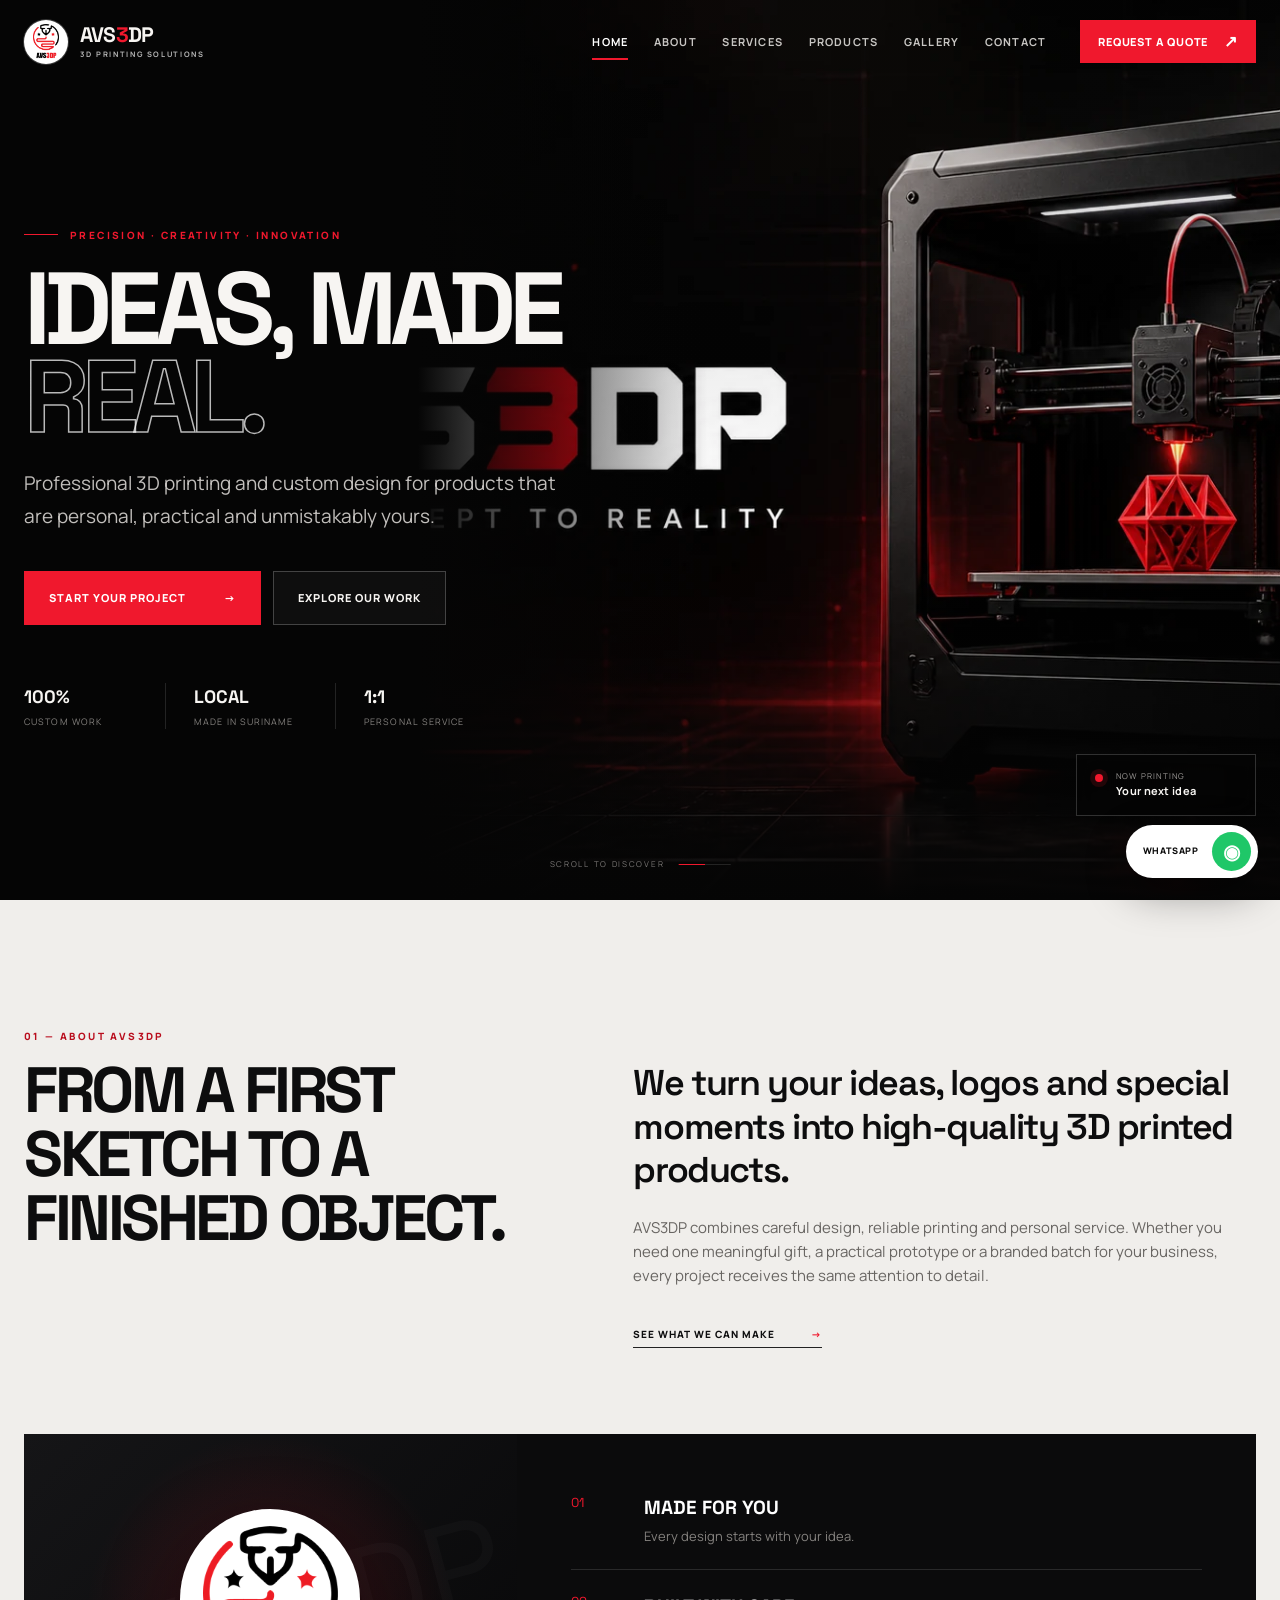
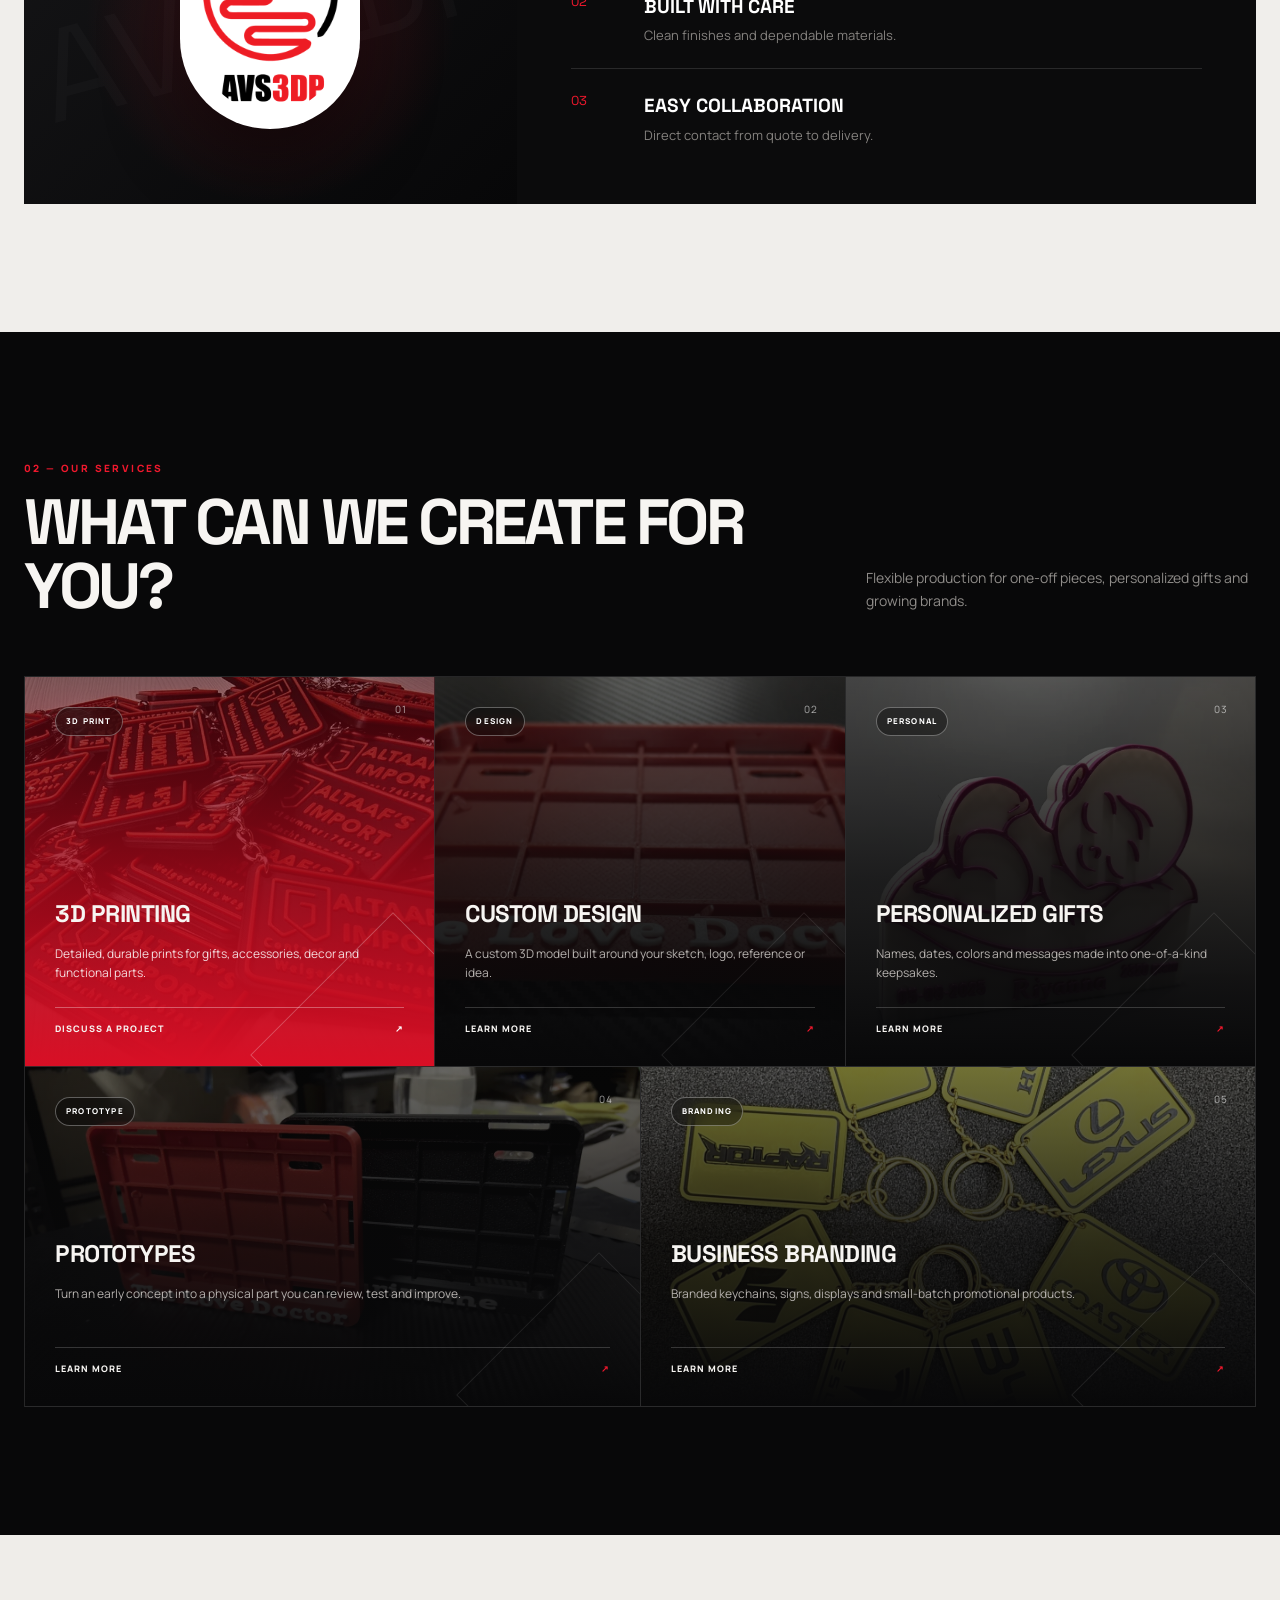
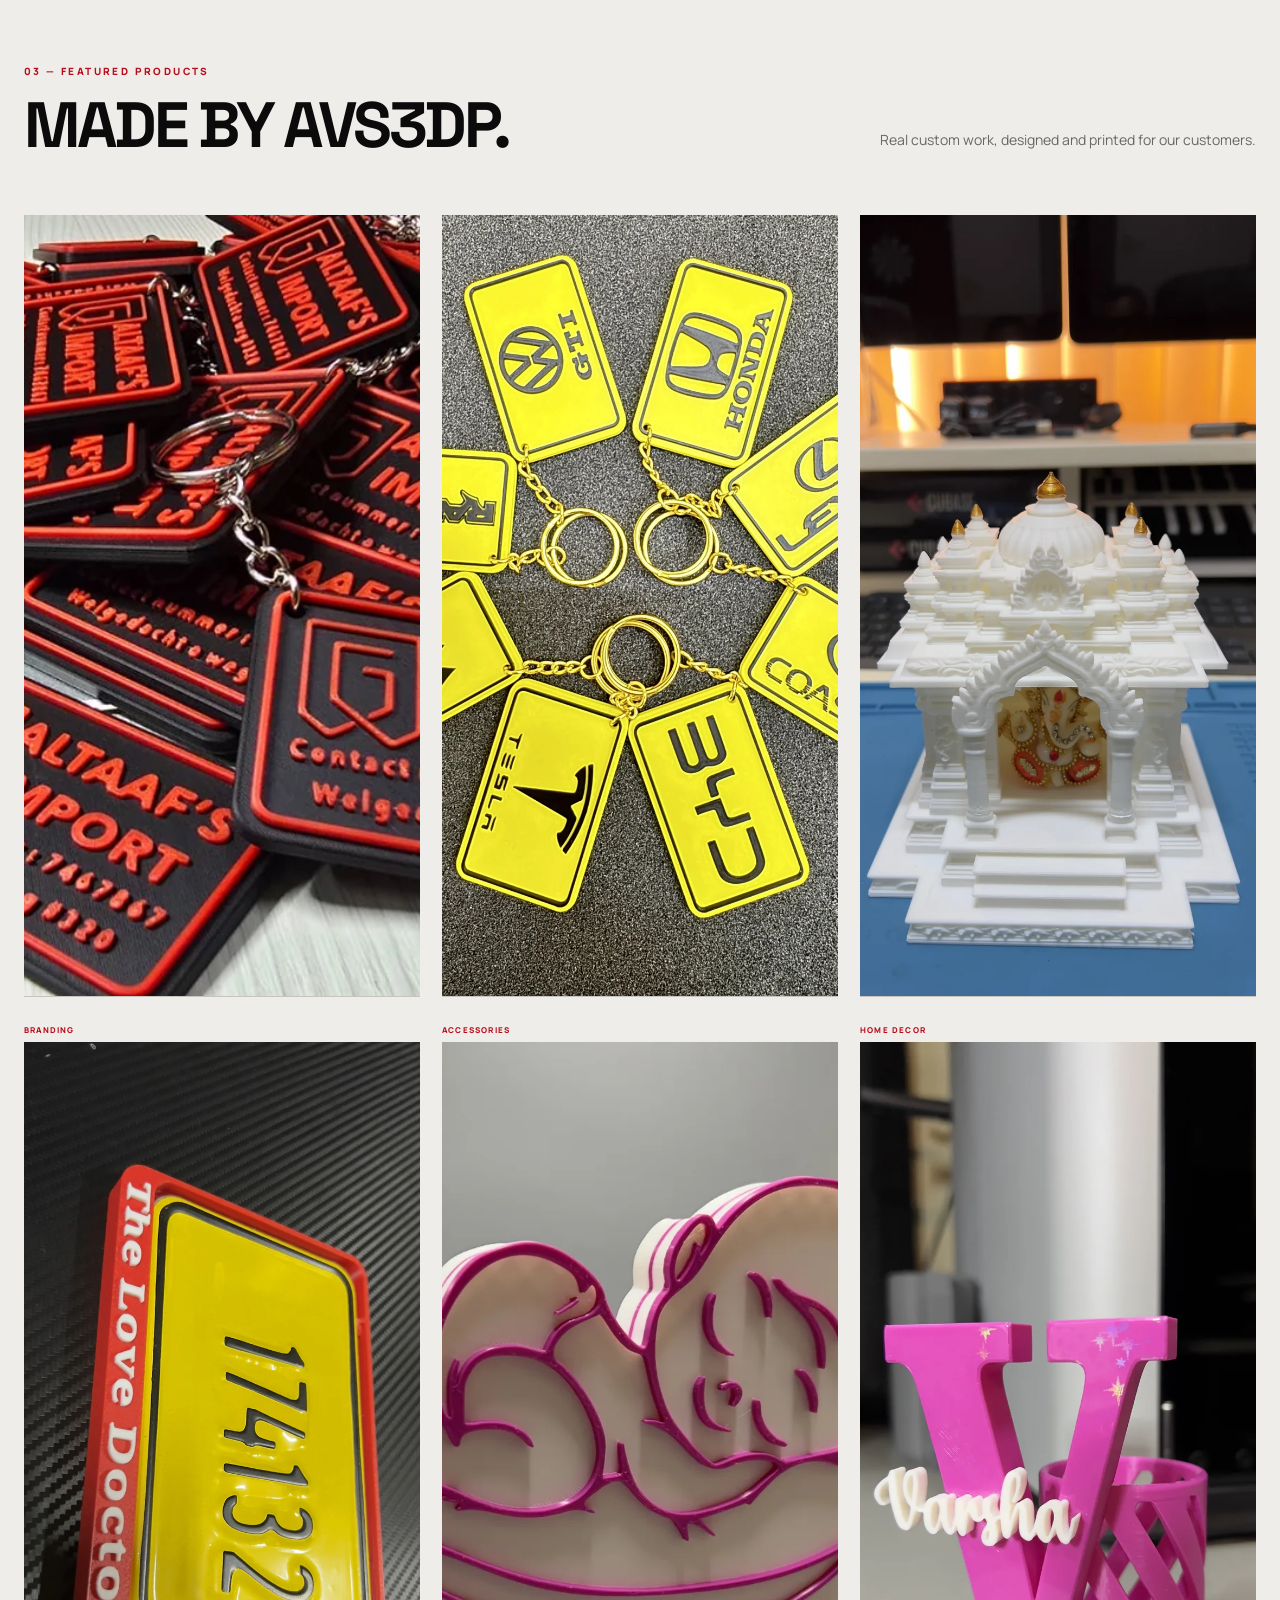
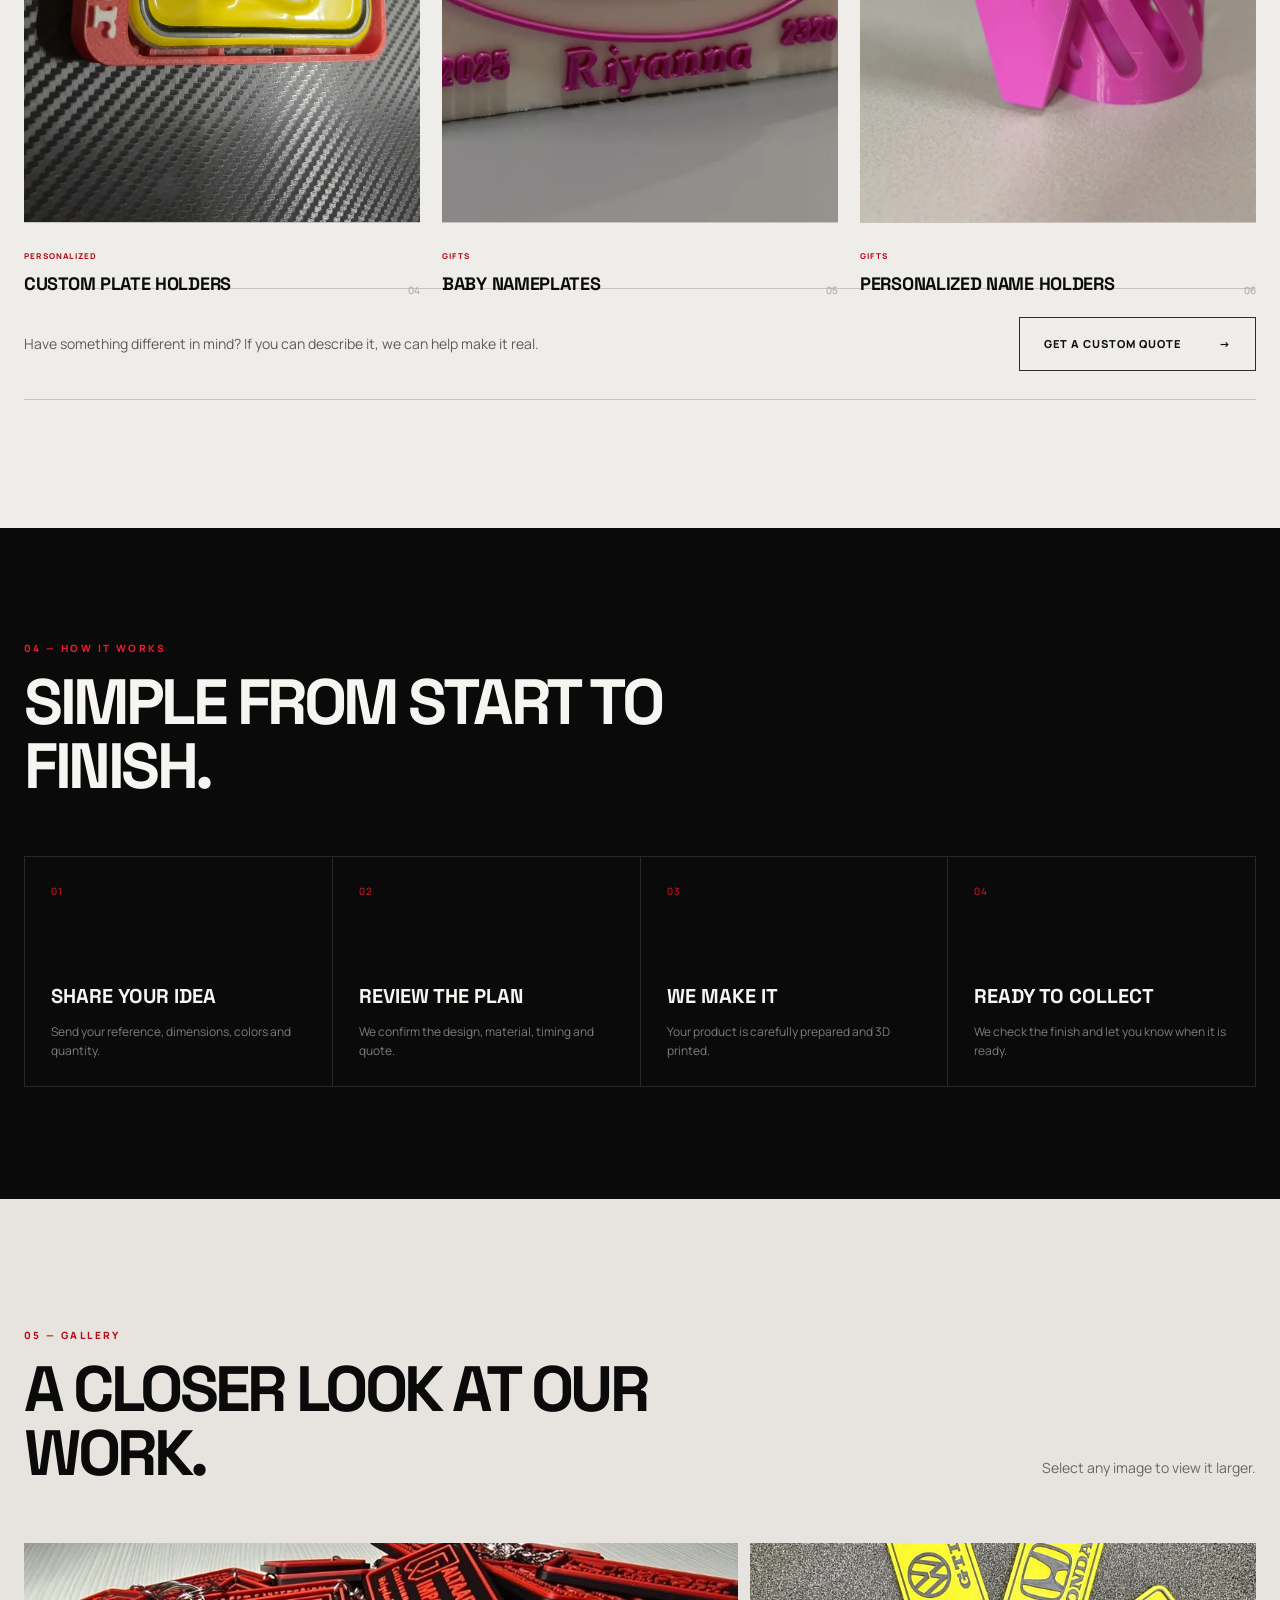
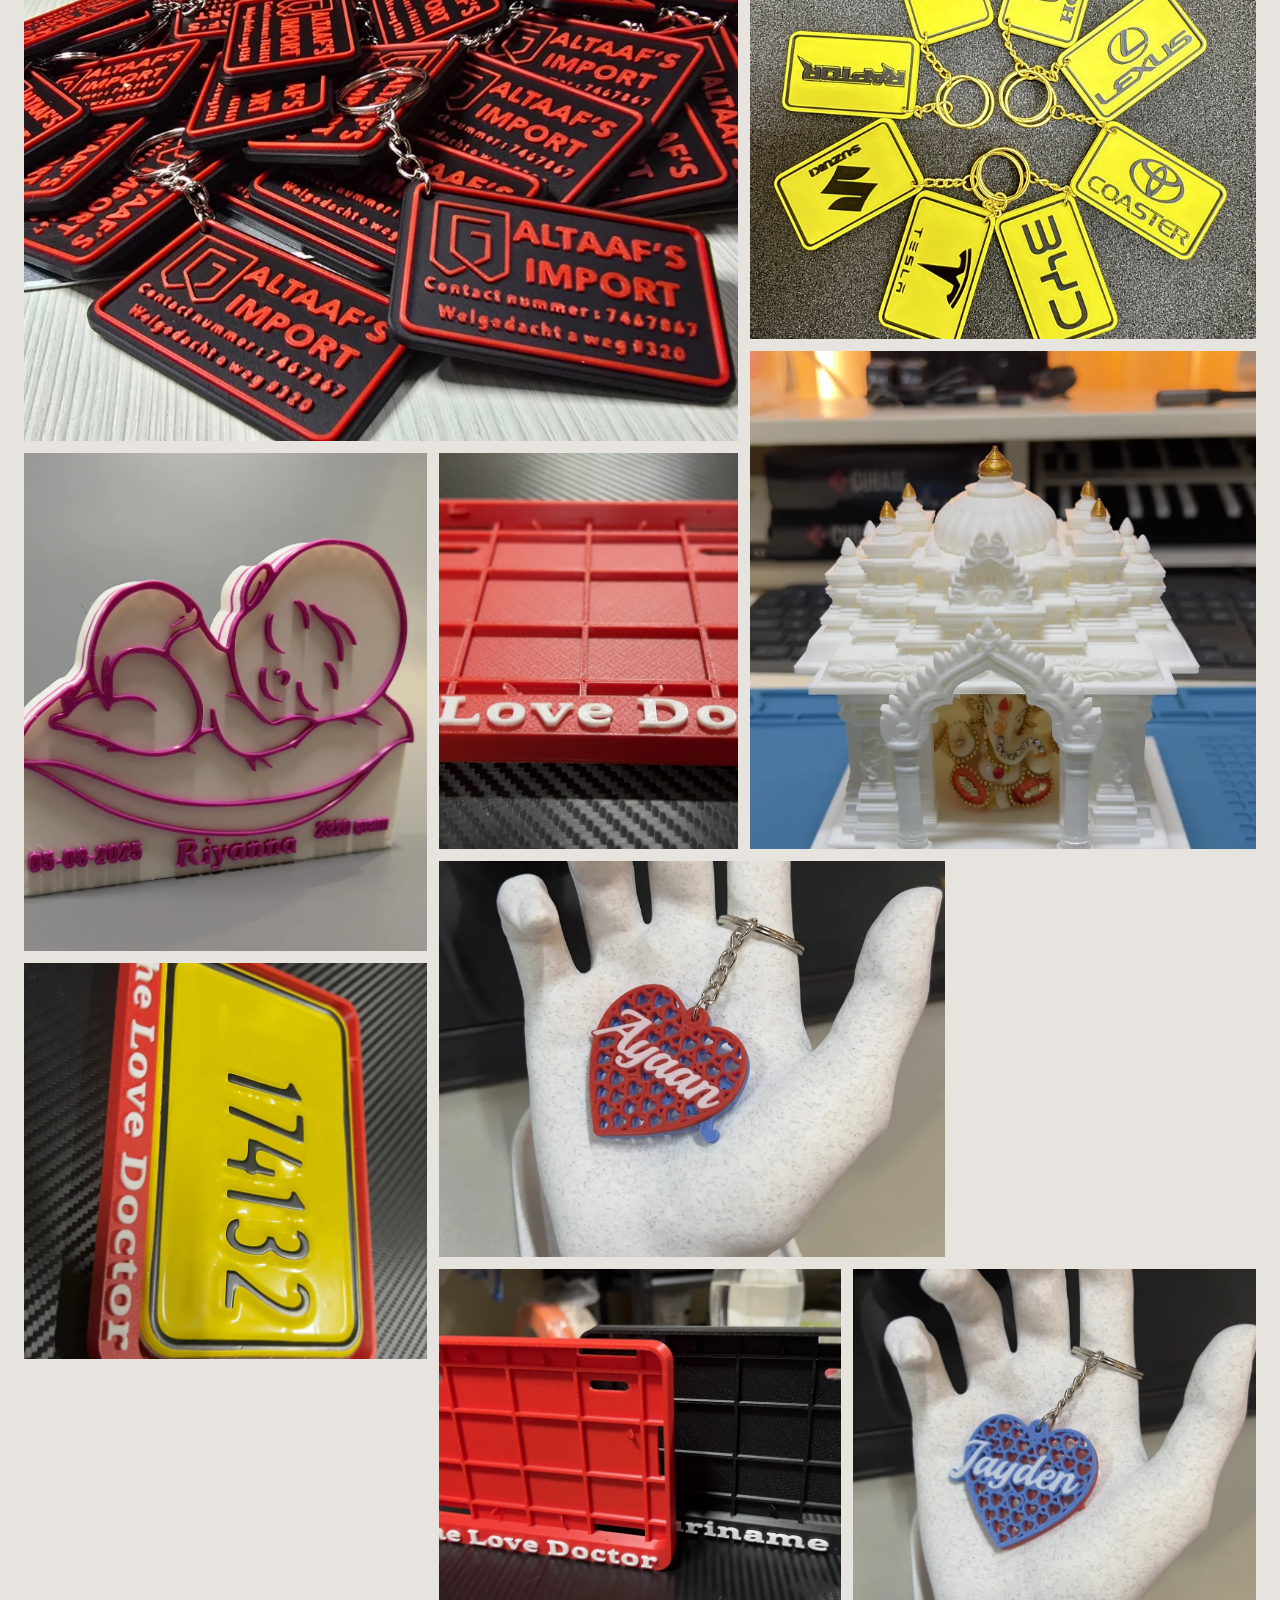
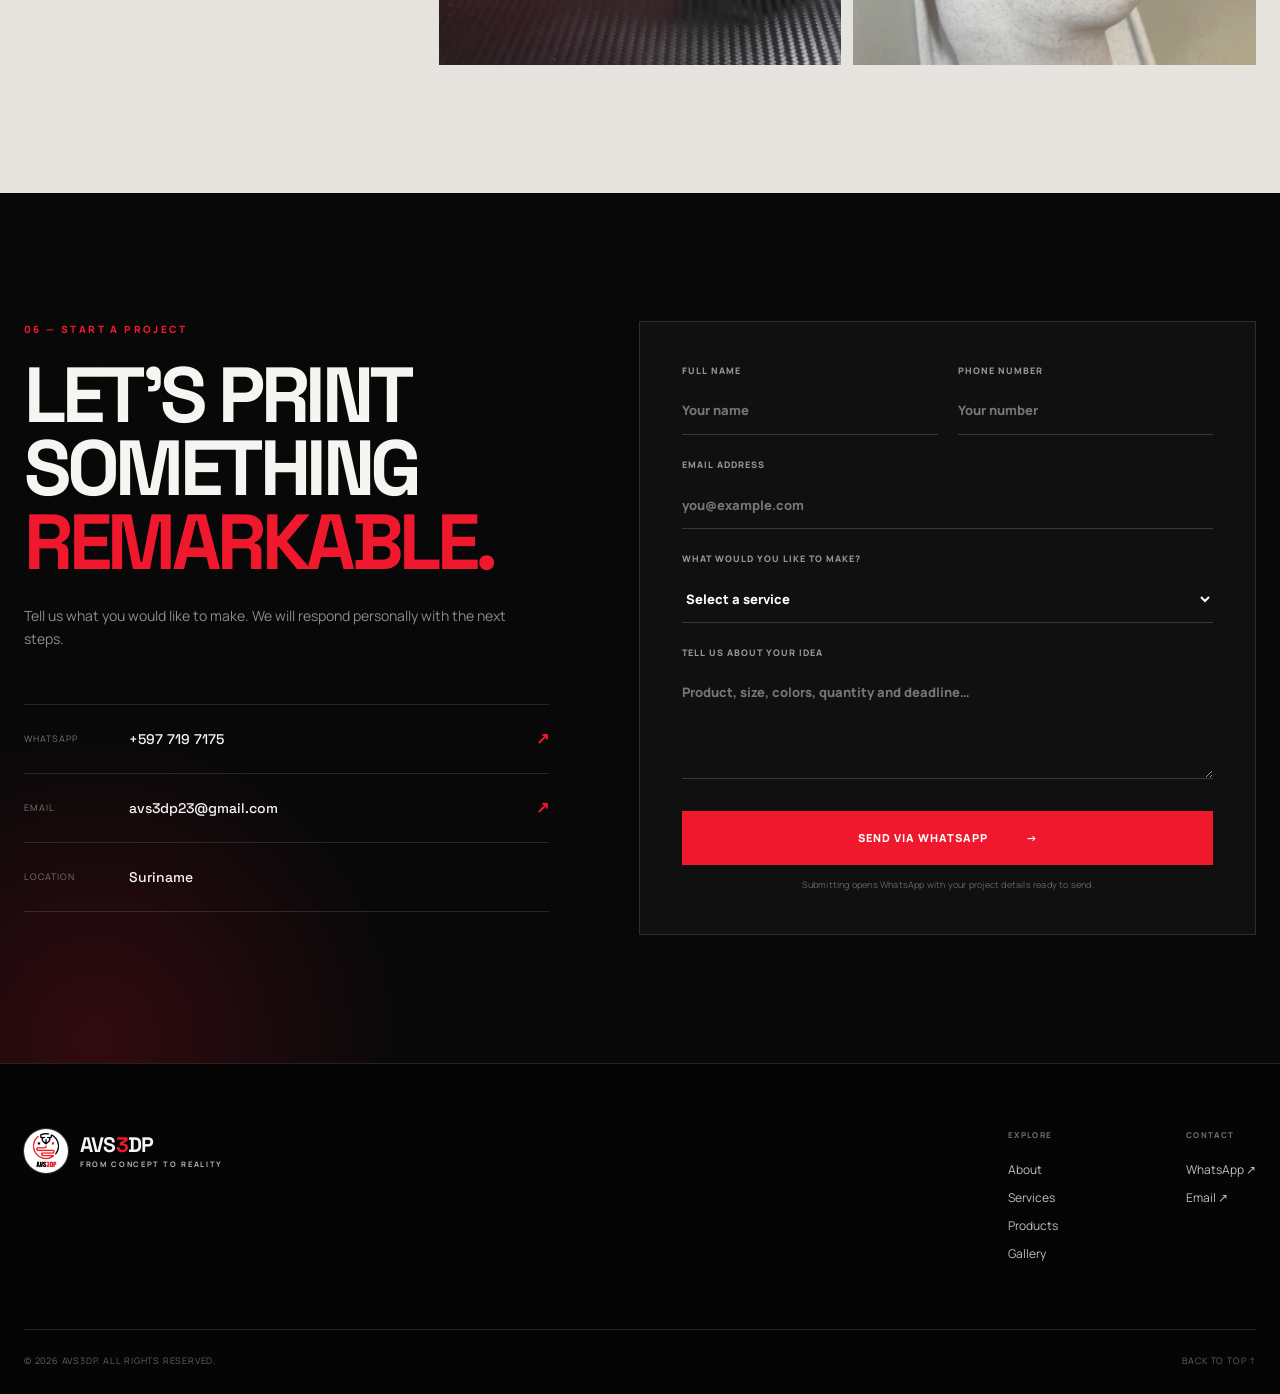
==== commit 3b0bd5cb: "Diensten beter weergegeven" ====
--- a/index.html
+++ b/index.html
@@ -14,7 +14,7 @@
   <link rel="preconnect" href="https://fonts.googleapis.com">
   <link rel="preconnect" href="https://fonts.gstatic.com" crossorigin>
   <link href="https://fonts.googleapis.com/css2?family=Manrope:wght@400;500;600;700;800&family=Space+Grotesk:wght@500;600;700&display=swap" rel="stylesheet">
-  <link rel="stylesheet" href="style.css">
+  <link rel="stylesheet" href="style.css?v=2">
 </head>
 <body>
   <a class="skip-link" href="#main">Skip to content</a>
@@ -55,11 +55,11 @@
       <div class="shell">
         <div class="section-heading reveal"><div><span class="section-kicker">02 — Our services</span><h2>What can we create for you?</h2></div><p>Flexible production for one-off pieces, personalized gifts and growing brands.</p></div>
         <div class="service-grid">
-          <article class="service-card service-featured reveal"><span class="service-no">01</span><div class="service-symbol">3D</div><h3>3D Printing</h3><p>Detailed, durable prints for gifts, accessories, decor and functional parts.</p><a href="#contact">Discuss a project <span>↗</span></a></article>
-          <article class="service-card reveal" data-delay="1"><span class="service-no">02</span><div class="service-symbol">✦</div><h3>Custom Design</h3><p>A custom 3D model built around your sketch, logo, reference or idea.</p><a href="#contact">Learn more <span>↗</span></a></article>
-          <article class="service-card reveal" data-delay="2"><span class="service-no">03</span><div class="service-symbol">Aa</div><h3>Personalized Gifts</h3><p>Names, dates, colors and messages made into one-of-a-kind keepsakes.</p><a href="#contact">Learn more <span>↗</span></a></article>
-          <article class="service-card reveal"><span class="service-no">04</span><div class="service-symbol">□</div><h3>Prototypes</h3><p>Turn an early concept into a physical part you can review, test and improve.</p><a href="#contact">Learn more <span>↗</span></a></article>
-          <article class="service-card reveal" data-delay="1"><span class="service-no">05</span><div class="service-symbol">B</div><h3>Business Branding</h3><p>Branded keychains, signs, displays and small-batch promotional products.</p><a href="#contact">Learn more <span>↗</span></a></article>
+          <article class="service-card service-featured reveal"><img class="service-image" src="images/business-keychains.webp" alt="Custom 3D printed business keychains" loading="lazy"><span class="service-no">01</span><div class="service-symbol">3D Print</div><h3>3D Printing</h3><p>Detailed, durable prints for gifts, accessories, decor and functional parts.</p><a href="#contact">Discuss a project <span>↗</span></a></article>
+          <article class="service-card reveal" data-delay="1"><img class="service-image" src="images/organizer-tray.webp" alt="Custom designed organizer tray" loading="lazy"><span class="service-no">02</span><div class="service-symbol">Design</div><h3>Custom Design</h3><p>A custom 3D model built around your sketch, logo, reference or idea.</p><a href="#contact">Learn more <span>↗</span></a></article>
+          <article class="service-card reveal" data-delay="2"><img class="service-image" src="images/baby-nameplate.webp" alt="Personalized 3D printed baby nameplate" loading="lazy"><span class="service-no">03</span><div class="service-symbol">Personal</div><h3>Personalized Gifts</h3><p>Names, dates, colors and messages made into one-of-a-kind keepsakes.</p><a href="#contact">Learn more <span>↗</span></a></article>
+          <article class="service-card reveal"><img class="service-image" src="images/organizer-trays.webp" alt="Red and black 3D printed prototype trays" loading="lazy"><span class="service-no">04</span><div class="service-symbol">Prototype</div><h3>Prototypes</h3><p>Turn an early concept into a physical part you can review, test and improve.</p><a href="#contact">Learn more <span>↗</span></a></article>
+          <article class="service-card reveal" data-delay="1"><img class="service-image" src="images/car-keychains.webp" alt="Branded car logo keychains" loading="lazy"><span class="service-no">05</span><div class="service-symbol">Branding</div><h3>Business Branding</h3><p>Branded keychains, signs, displays and small-batch promotional products.</p><a href="#contact">Learn more <span>↗</span></a></article>
         </div>
       </div>
     </section>
--- a/style.css
+++ b/style.css
@@ -118,23 +118,25 @@
 
 .services { background: #080809; }
 .service-grid { display: grid; grid-template-columns: repeat(6, 1fr); border-top: 1px solid var(--line); border-left: 1px solid var(--line); }
-.service-card { min-height: 360px; grid-column: span 2; position: relative; padding: 34px; border-right: 1px solid var(--line); border-bottom: 1px solid var(--line); background: #0d0d0e; overflow: hidden; transition: background .3s ease, transform .3s ease; }
-.service-card:nth-child(4), .service-card:nth-child(5) { grid-column: span 3; min-height: 320px; }
-.service-card::before { content: ""; position: absolute; inset: auto -60px -90px auto; width: 200px; height: 200px; border: 1px solid rgba(255,255,255,.06); transform: rotate(45deg); transition: border .3s ease, transform .4s ease; }
-.service-card:hover { background: #151516; transform: translateY(-4px); }
-.service-card:hover::before { border-color: rgba(240,24,45,.32); transform: rotate(52deg) scale(1.08); }
-.service-featured { background: var(--red); }
-.service-featured:hover { background: #e11226; }
+.service-card { min-height: 390px; grid-column: span 2; position: relative; padding: 30px; border-right: 1px solid var(--line); border-bottom: 1px solid var(--line); background: #0d0d0e; overflow: hidden; display: flex; flex-direction: column; justify-content: flex-end; transition: transform .3s ease; }
+.service-card:nth-child(4), .service-card:nth-child(5) { grid-column: span 3; min-height: 340px; }
+.service-image { position: absolute; z-index: 0; inset: 0; width: 100%; height: 100%; object-fit: cover; opacity: .52; filter: saturate(.72) contrast(1.08); transition: transform .6s cubic-bezier(.2,.75,.25,1), opacity .3s ease; }
+.service-card::after { content: ""; position: absolute; z-index: 1; inset: 0; background: linear-gradient(180deg, rgba(5,5,5,.2) 0%, rgba(8,8,9,.72) 52%, #080809 100%); }
+.service-card::before { content: ""; position: absolute; z-index: 2; inset: auto -60px -90px auto; width: 200px; height: 200px; border: 1px solid rgba(255,255,255,.09); transform: rotate(45deg); transition: border .3s ease, transform .4s ease; }
+.service-card > *:not(.service-image) { position: relative; z-index: 3; }
+.service-card:hover { transform: translateY(-4px); }
+.service-card:hover .service-image { transform: scale(1.06); opacity: .62; }
+.service-card:hover::before { border-color: rgba(240,24,45,.42); transform: rotate(52deg) scale(1.08); }
+.service-featured { background: #25060a; }
+.service-featured::after { background: linear-gradient(180deg, rgba(126,7,20,.24) 0%, rgba(184,10,29,.76) 55%, #d80f25 100%); }
 .service-featured::before { border-color: rgba(255,255,255,.25); }
-.service-no { position: absolute; top: 24px; right: 27px; color: #5f5d5b; font-size: 10px; letter-spacing: 1px; }
-.service-featured .service-no { color: rgba(255,255,255,.65); }
-.service-symbol { width: 56px; height: 56px; display: grid; place-items: center; margin: 44px 0 50px; border: 1px solid var(--line-strong); font-family: var(--font-display); font-size: 18px; color: var(--red); }
-.service-featured .service-symbol { color: #fff; border-color: rgba(255,255,255,.5); }
-.service-card h3 { margin: 0 0 12px; font-family: var(--font-display); font-size: 24px; text-transform: uppercase; letter-spacing: -.5px; }
-.service-card p { min-height: 64px; margin: 0; color: #888582; font-size: 13px; }
-.service-featured p { color: rgba(255,255,255,.75); }
-.service-card a { position: absolute; bottom: 27px; left: 34px; right: 34px; display: flex; justify-content: space-between; border-top: 1px solid var(--line); padding-top: 15px; font-size: 9px; font-weight: 800; letter-spacing: 1px; text-transform: uppercase; }
-.service-featured a { border-color: rgba(255,255,255,.3); }
+.service-no { position: absolute !important; top: 24px; right: 27px; color: rgba(255,255,255,.62); font-size: 10px; letter-spacing: 1px; }
+.service-symbol { align-self: flex-start; width: auto; height: auto; margin: 0 0 auto; padding: 7px 10px; border: 1px solid rgba(255,255,255,.32); border-radius: 20px; background: rgba(5,5,5,.38); backdrop-filter: blur(8px); font-family: var(--font-body); font-size: 8px; font-weight: 800; letter-spacing: 1.2px; color: #fff; text-transform: uppercase; }
+.service-card h3 { margin: 44px 0 10px; font-family: var(--font-display); font-size: 24px; text-transform: uppercase; letter-spacing: -.5px; }
+.service-card p { min-height: 44px; max-width: 500px; margin: 0; color: #b4b0ad; font-size: 12px; }
+.service-featured p { color: rgba(255,255,255,.84); }
+.service-card a { margin-top: 19px; display: flex; justify-content: space-between; border-top: 1px solid rgba(255,255,255,.18); padding-top: 14px; font-size: 9px; font-weight: 800; letter-spacing: 1px; text-transform: uppercase; }
+.service-featured a { border-color: rgba(255,255,255,.32); }
 .service-card a span { color: var(--red); }
 .service-featured a span { color: #fff; }
 
@@ -299,7 +301,7 @@
   .about-logo-wrap img { width: 145px; height: 180px; }
   .about-values { padding: 20px 24px; }
   .service-grid { grid-template-columns: 1fr; }
-  .service-card, .service-card:nth-child(4), .service-card:nth-child(5), .service-card:last-child { grid-column: auto; min-height: 330px; }
+  .service-card, .service-card:nth-child(4), .service-card:nth-child(5), .service-card:last-child { grid-column: auto; min-height: 350px; }
   .product-grid { grid-template-columns: 1fr; }
   .product-image { aspect-ratio: 1.15 / 1; }
   .products-footer { flex-direction: column; align-items: stretch; }
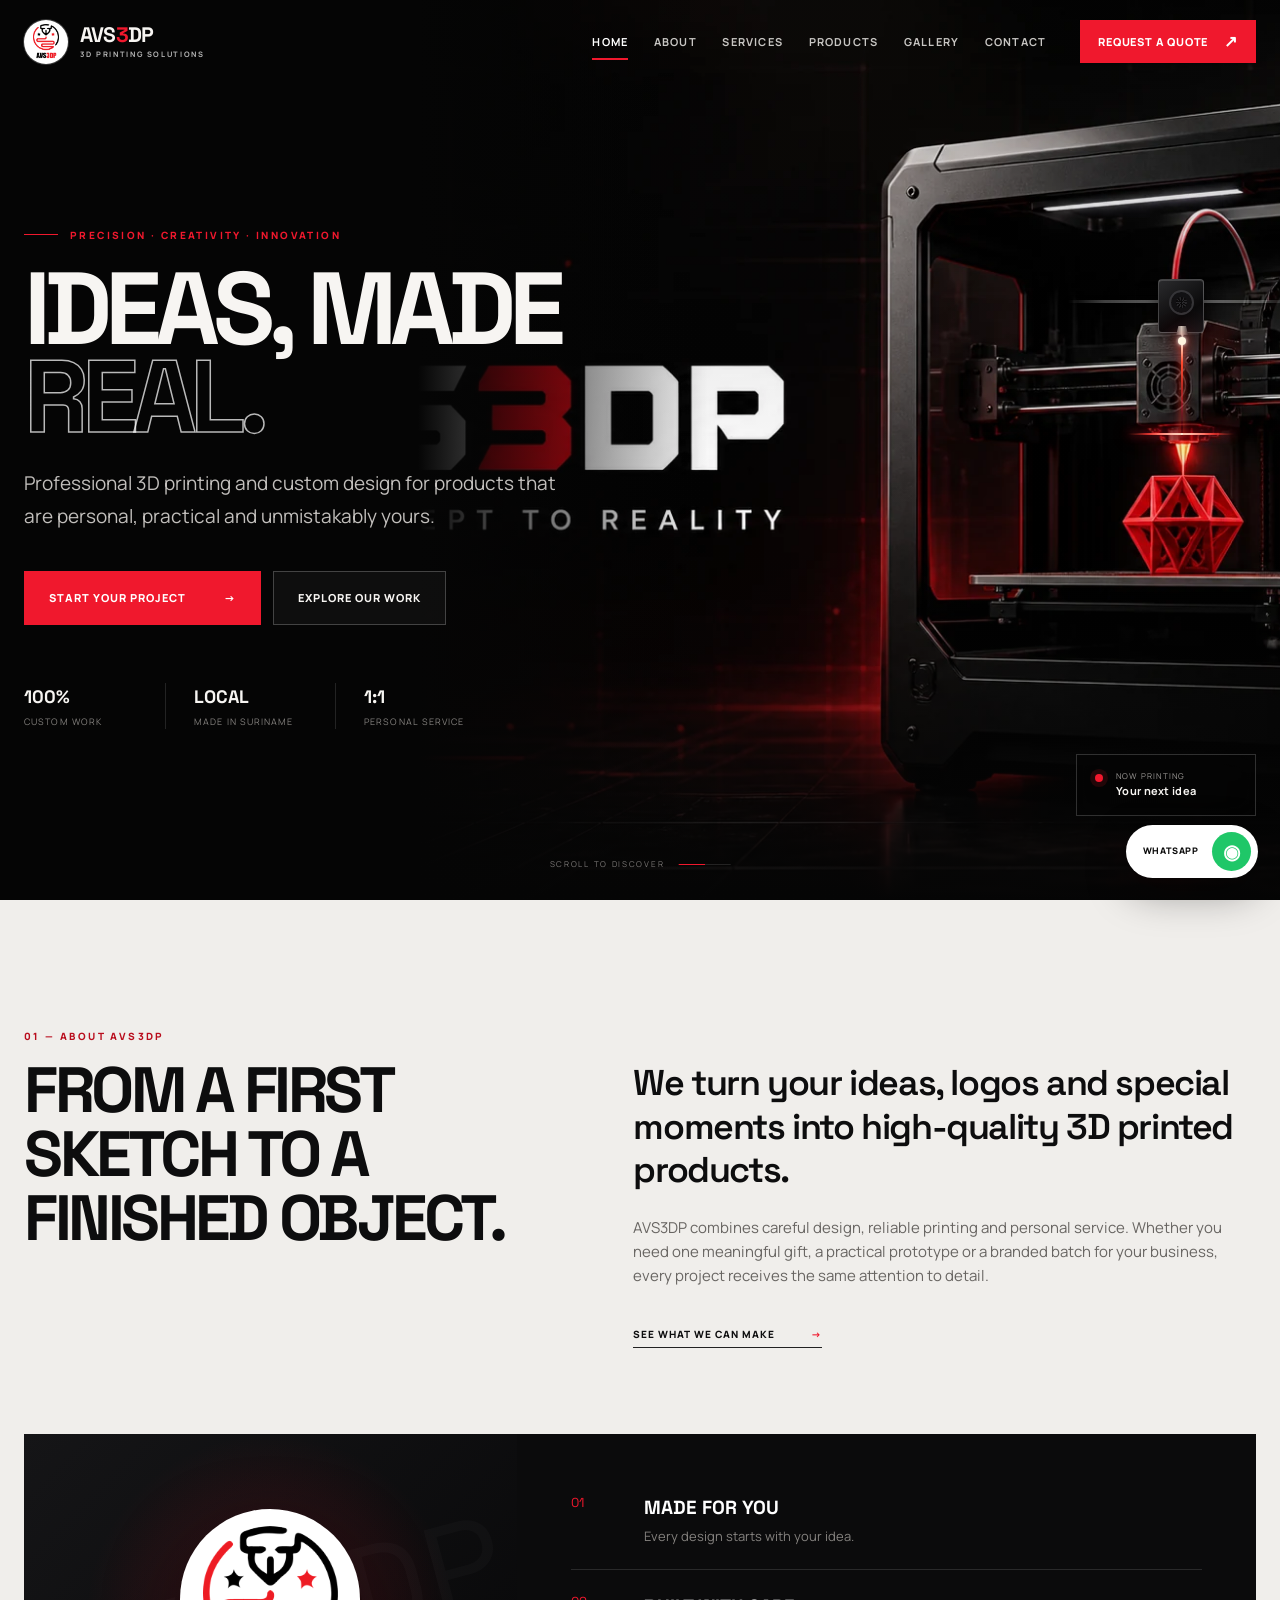
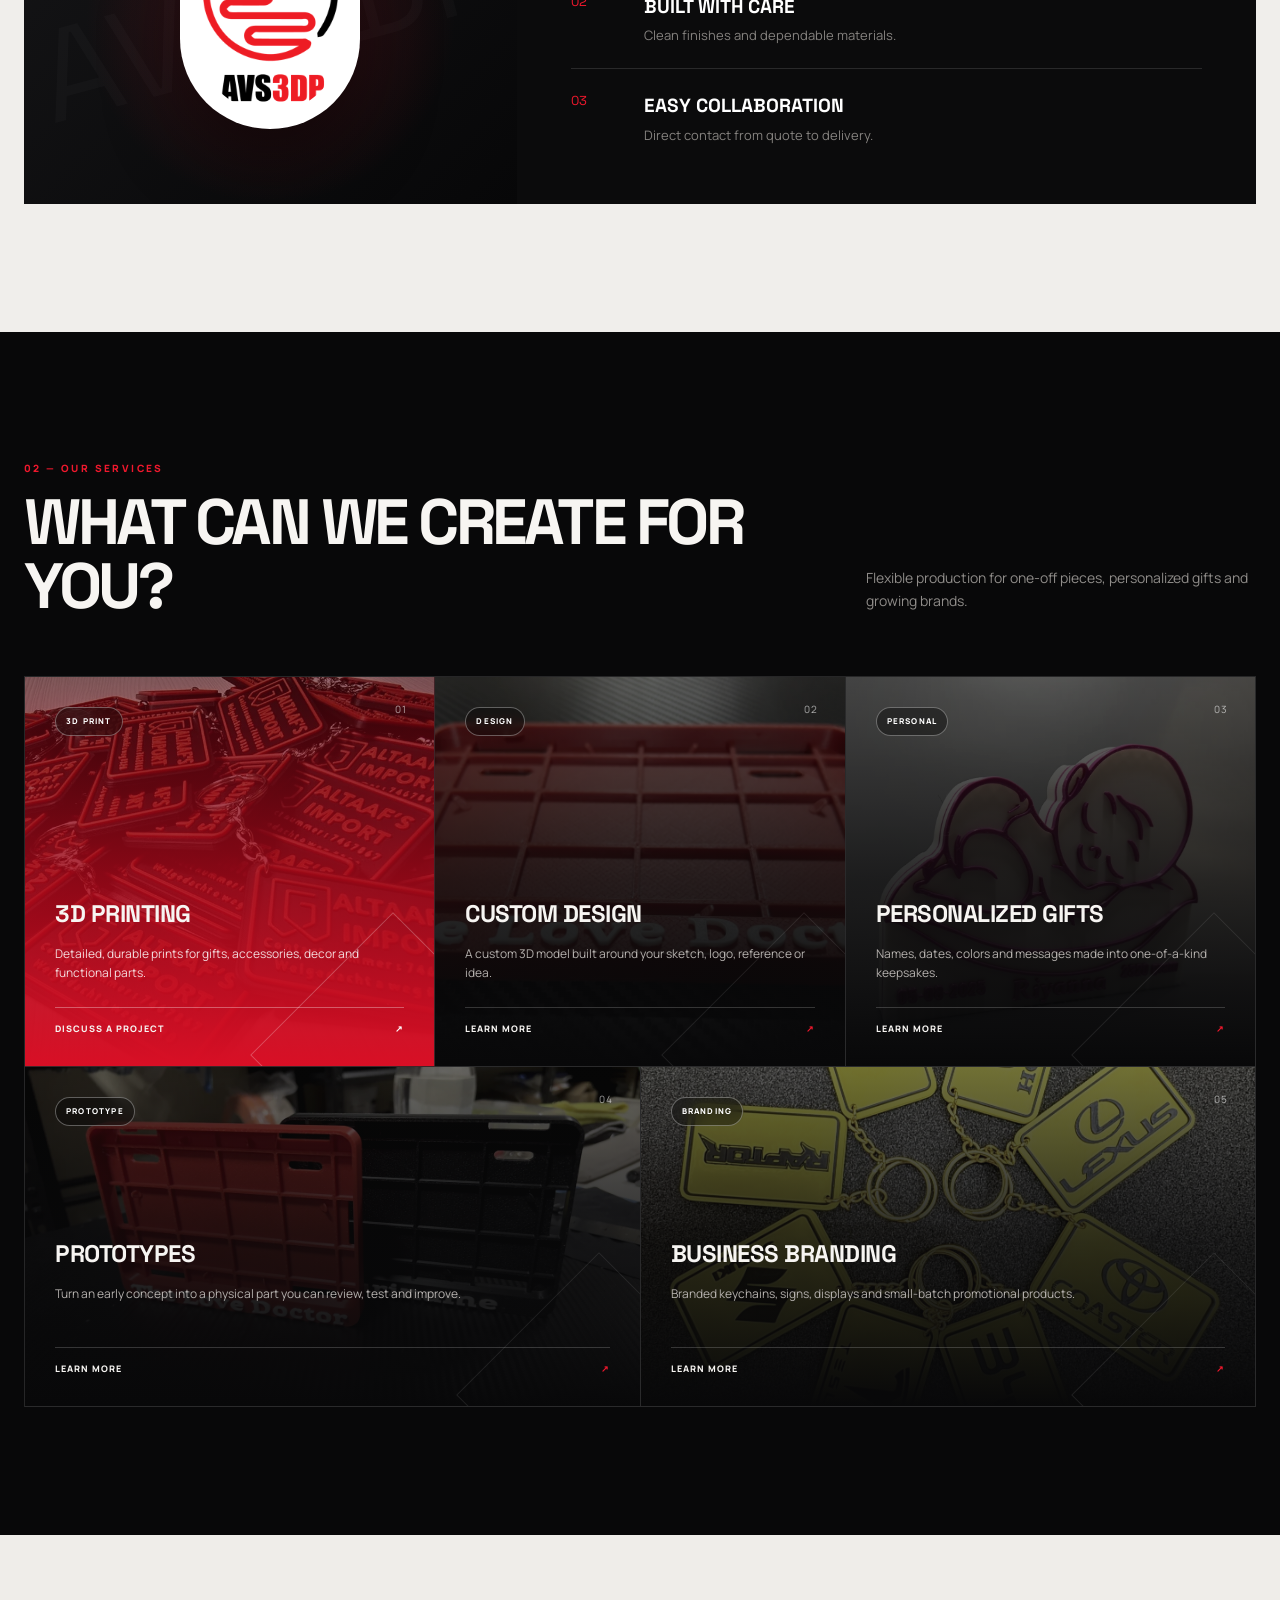
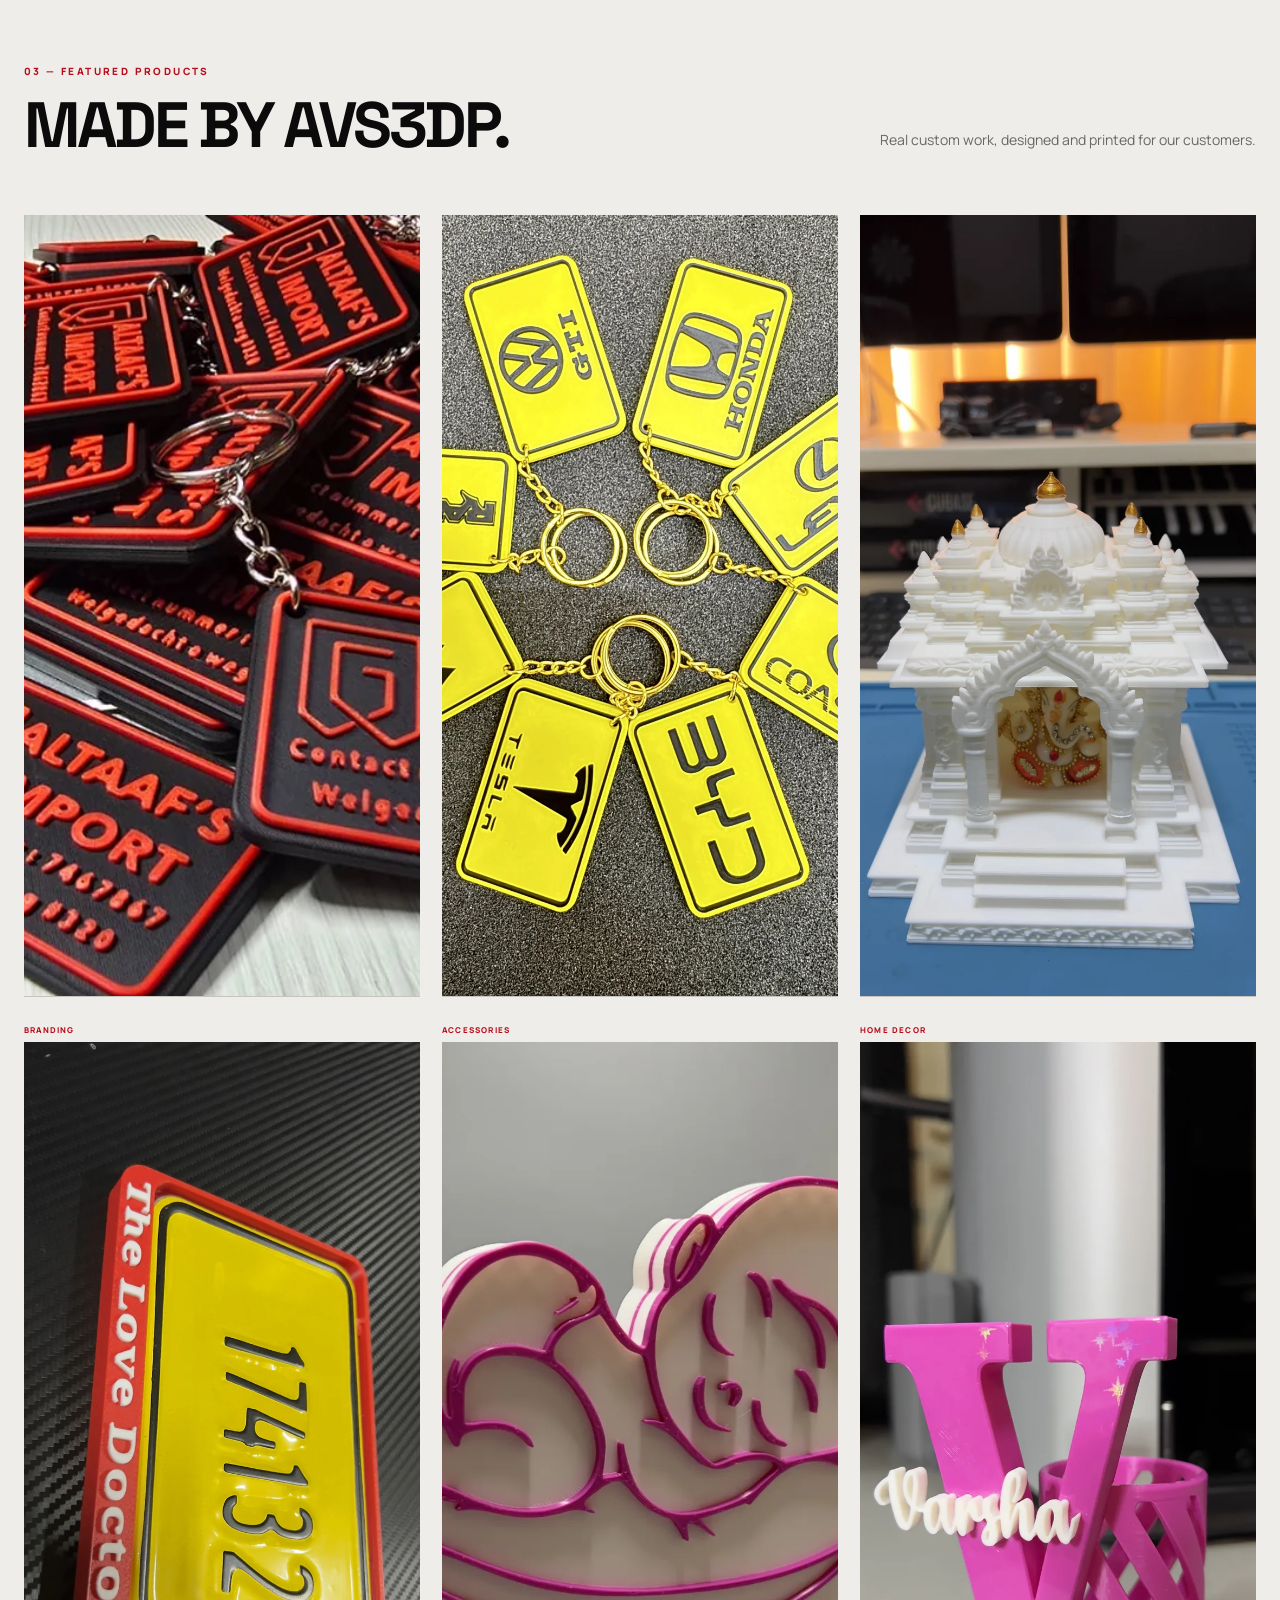
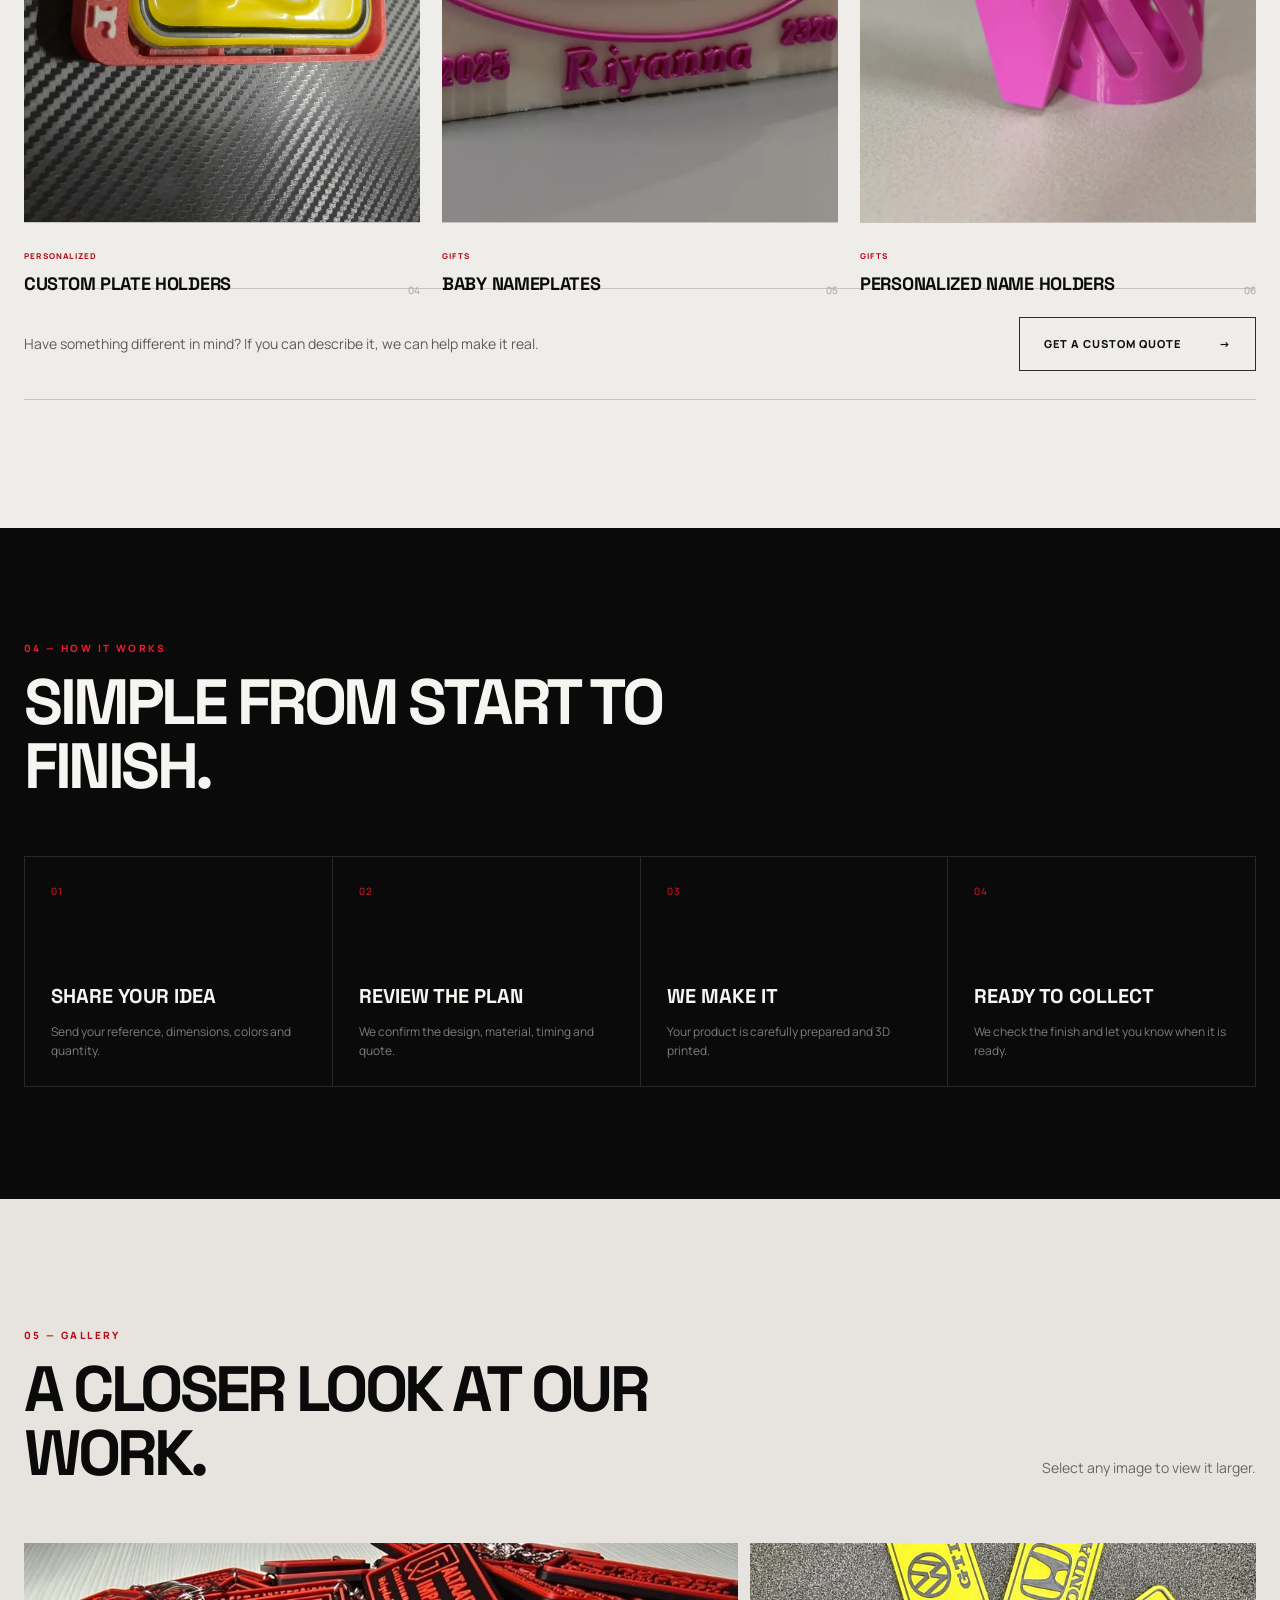
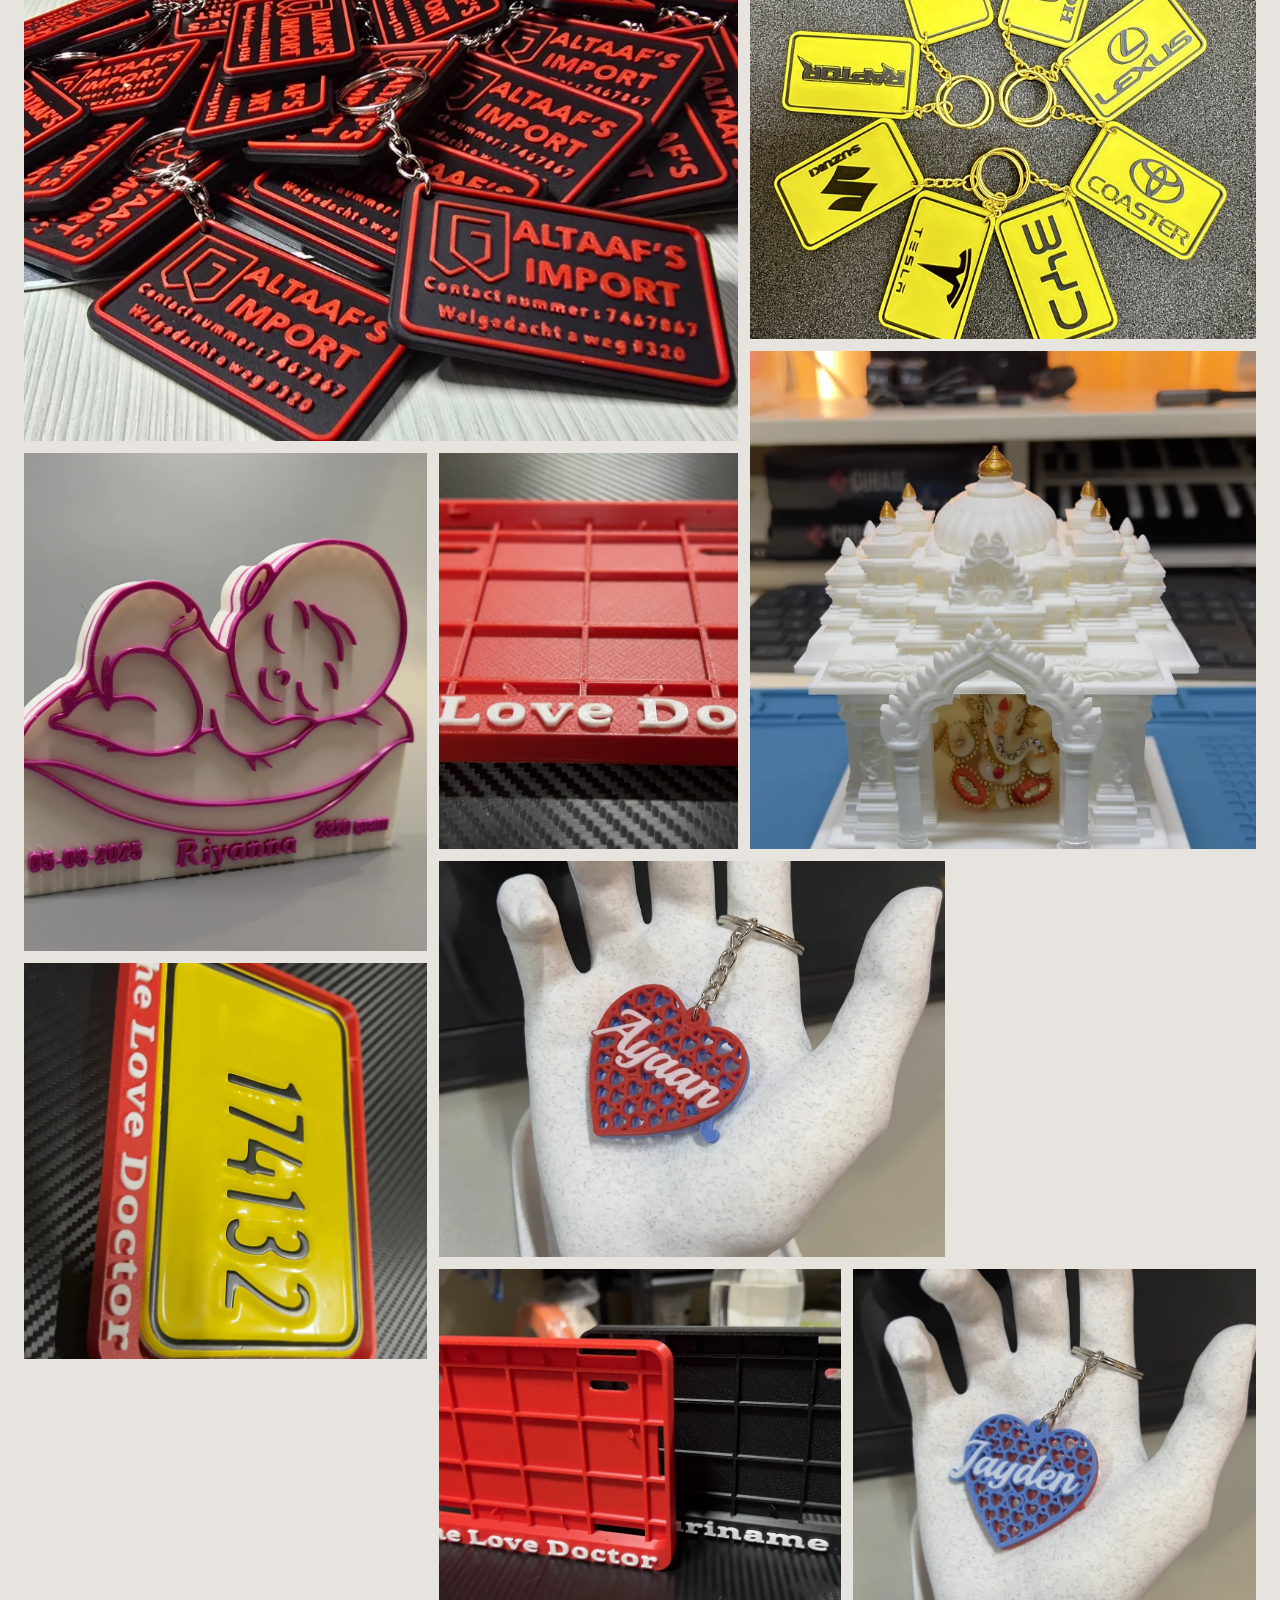
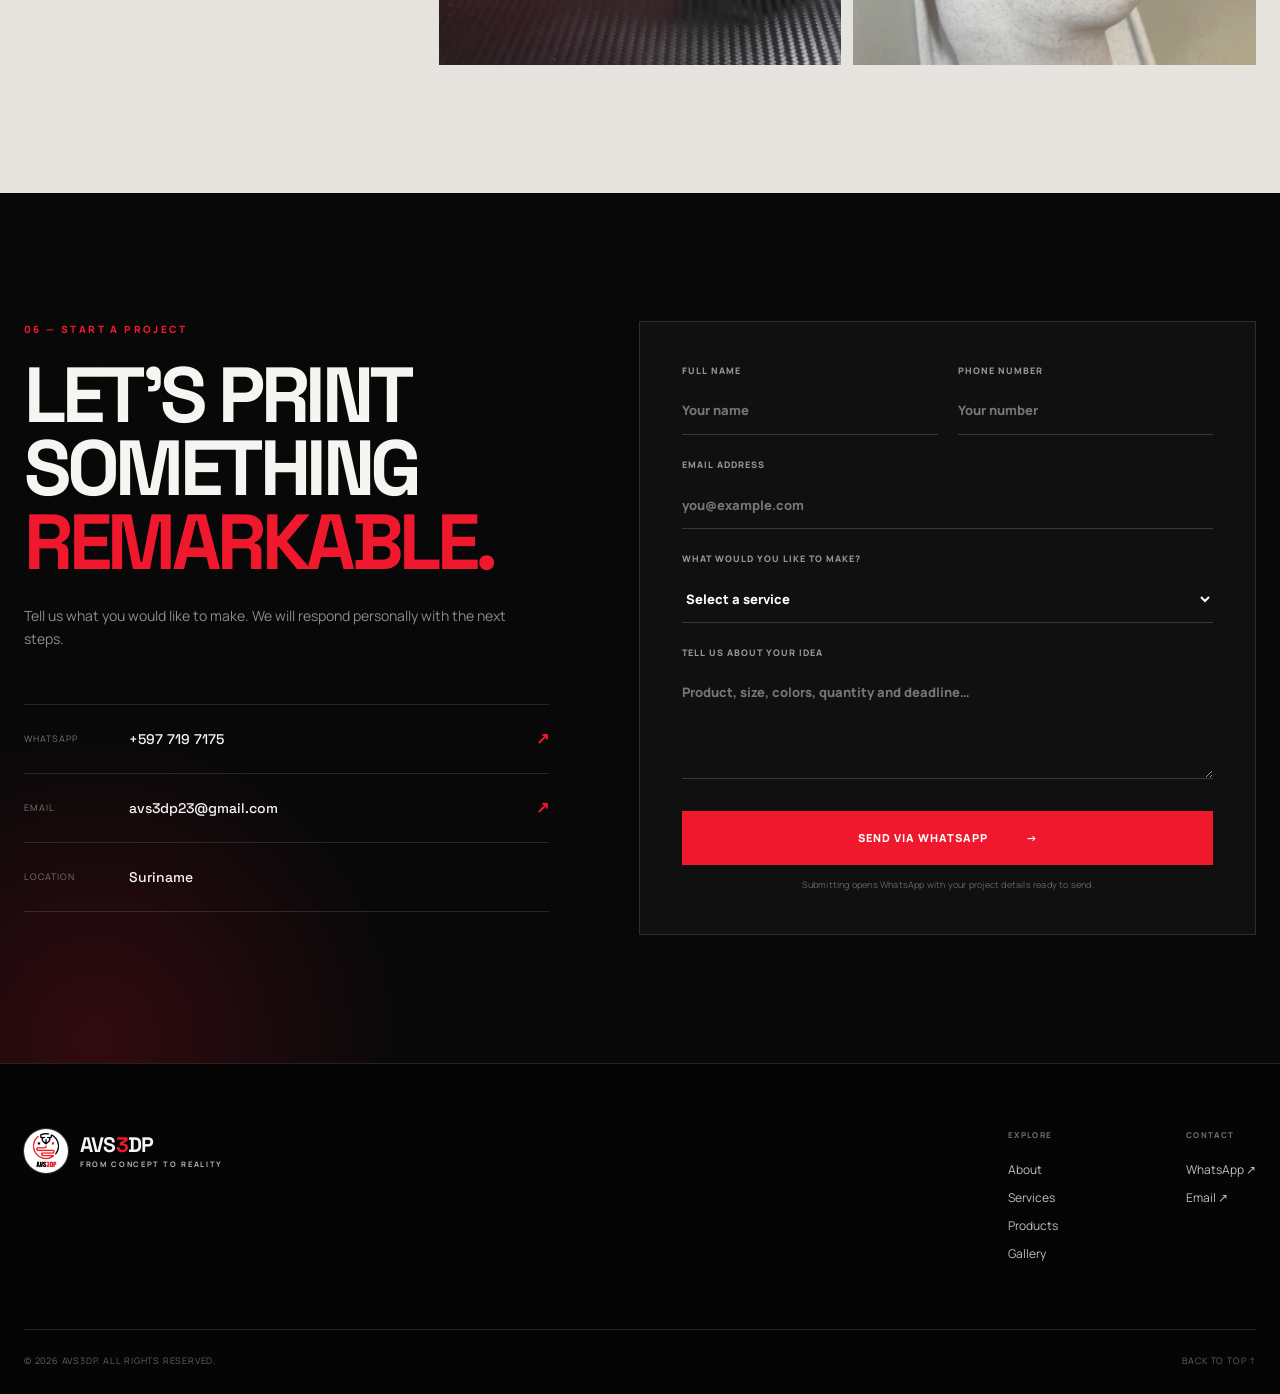
==== commit 312363c3: "Printeranimatie toegevoegd" ====
--- a/index.html
+++ b/index.html
@@ -14,7 +14,7 @@
   <link rel="preconnect" href="https://fonts.googleapis.com">
   <link rel="preconnect" href="https://fonts.gstatic.com" crossorigin>
   <link href="https://fonts.googleapis.com/css2?family=Manrope:wght@400;500;600;700;800&family=Space+Grotesk:wght@500;600;700&display=swap" rel="stylesheet">
-  <link rel="stylesheet" href="style.css?v=2">
+  <link rel="stylesheet" href="style.css?v=3">
 </head>
 <body>
   <a class="skip-link" href="#main">Skip to content</a>
@@ -38,7 +38,7 @@
           <div class="hero-actions"><a class="button button-primary" href="#contact">Start your project <span>→</span></a><a class="button button-ghost" href="#products">Explore our work</a></div>
           <div class="hero-proof" aria-label="Service highlights"><div><strong>100%</strong><span>Custom work</span></div><div><strong>Local</strong><span>Made in Suriname</span></div><div><strong>1:1</strong><span>Personal service</span></div></div>
         </div>
-        <div class="hero-visual reveal" data-delay="1"><div class="hero-image-frame"><img src="images/avs3dp-hero.webp" alt="Modern 3D printer creating a red geometric object"><div class="print-status"><i></i><span>Now printing</span><strong>Your next idea</strong></div></div><div class="hero-index" aria-hidden="true"><span>AVS</span><b>3DP</b></div></div>
+        <div class="hero-visual reveal" data-delay="1"><div class="hero-image-frame"><img src="images/avs3dp-hero.webp" alt="Modern 3D printer creating a red geometric object"><div class="printer-motion" aria-hidden="true"><span class="motion-rail"></span><span class="moving-head"><i class="head-fan"></i><i class="hotend"></i><i class="nozzle-glow"></i><i class="print-beam"></i></span><span class="printed-layer"></span></div><div class="print-status"><i></i><span>Now printing</span><strong>Your next idea</strong></div></div><div class="hero-index" aria-hidden="true"><span>AVS</span><b>3DP</b></div></div>
       </div>
       <a class="scroll-cue" href="#about"><span>Scroll to discover</span><i></i></a>
     </section>
--- a/style.css
+++ b/style.css
@@ -78,8 +78,20 @@
 .hero-visual { position: absolute; z-index: 0; inset: 0 -10vw 0 32%; }
 .hero-image-frame { width: 100%; height: 100%; overflow: hidden; position: relative; }
 .hero-image-frame::after { content: ""; position: absolute; inset: 0; background: linear-gradient(90deg, #050505 0%, transparent 30%), linear-gradient(180deg, rgba(5,5,5,.18), transparent 60%, #050505); pointer-events: none; }
-.hero-image-frame img { width: 100%; height: 100%; object-fit: cover; object-position: 58% center; animation: hero-breathe 8s ease-in-out infinite alternate; }
-@keyframes hero-breathe { from { transform: scale(1.01); } to { transform: scale(1.055); } }
+.hero-image-frame img { width: 100%; height: 100%; object-fit: cover; object-position: 58% center; transform: scale(1.02); }
+.printer-motion { position: absolute; z-index: 4; left: 71.5%; top: 31%; width: 15%; height: 37%; pointer-events: none; }
+.motion-rail { position: absolute; left: -28%; right: -28%; top: 21px; height: 3px; border-radius: 3px; background: linear-gradient(90deg, transparent, rgba(255,255,255,.34) 16%, rgba(255,255,255,.55) 50%, rgba(255,255,255,.34) 84%, transparent); box-shadow: 0 1px 5px rgba(0,0,0,.8); opacity: .72; }
+.moving-head { position: absolute; z-index: 2; left: 50%; top: 0; width: 46px; height: 54px; margin-left: -23px; border: 1px solid rgba(255,255,255,.22); border-radius: 4px; background: linear-gradient(145deg, #2b2b2d 0%, #0a0a0b 64%, #19191b 100%); box-shadow: 0 9px 18px rgba(0,0,0,.64), inset 0 1px rgba(255,255,255,.14); animation: nozzle-scan 3.7s cubic-bezier(.55,.05,.35,.95) infinite alternate; }
+.head-fan { position: absolute; width: 25px; height: 25px; left: 10px; top: 10px; border: 2px solid #353538; border-radius: 50%; background: repeating-conic-gradient(#0b0b0c 0deg 18deg, #29292c 19deg 35deg); box-shadow: inset 0 0 0 5px #111113; animation: fan-spin 1.1s linear infinite; }
+.hotend { position: absolute; left: 17px; top: 46px; width: 12px; height: 15px; background: linear-gradient(90deg, #4b4b4d, #d0ccbf 46%, #353537); clip-path: polygon(18% 0,82% 0,100% 58%,62% 58%,52% 100%,42% 58%,0 58%); }
+.nozzle-glow { position: absolute; z-index: 3; left: 19px; top: 57px; width: 8px; height: 8px; border-radius: 50%; background: #fff4df; box-shadow: 0 0 4px #fff, 0 0 11px #ff5a36, 0 0 24px #f0182d, 0 0 42px rgba(240,24,45,.95); animation: nozzle-pulse .72s ease-in-out infinite alternate; }
+.print-beam { position: absolute; left: 22px; top: 64px; width: 2px; height: 92px; transform-origin: top; background: linear-gradient(#fff6dc, #ff4b2e 20%, rgba(240,24,45,.5) 68%, transparent); box-shadow: 0 0 6px #ff4b2e, 0 0 13px rgba(240,24,45,.72); animation: beam-pulse .72s ease-in-out infinite alternate; }
+.printed-layer { position: absolute; left: 12%; right: 12%; top: 154px; height: 2px; border-radius: 50%; background: linear-gradient(90deg, transparent, #ff3a32 20%, #fff0d8 50%, #ff3a32 80%, transparent); box-shadow: 0 0 8px #f0182d, 0 0 18px rgba(240,24,45,.65); animation: layer-build 3.7s ease-in-out infinite alternate; }
+@keyframes nozzle-scan { 0% { transform: translateX(-38px); } 32% { transform: translateX(24px); } 58% { transform: translateX(-10px); } 100% { transform: translateX(38px); } }
+@keyframes fan-spin { to { transform: rotate(360deg); } }
+@keyframes nozzle-pulse { from { opacity: .7; transform: scale(.78); } to { opacity: 1; transform: scale(1.3); } }
+@keyframes beam-pulse { from { opacity: .42; transform: scaleY(.92); } to { opacity: .9; transform: scaleY(1.04); } }
+@keyframes layer-build { from { transform: scaleX(.38); opacity: .48; } to { transform: scaleX(1); opacity: 1; } }
 .print-status { position: absolute; z-index: 2; right: 10vw; bottom: 84px; display: grid; grid-template-columns: 10px auto; column-gap: 11px; padding: 15px 18px; min-width: 180px; border: 1px solid rgba(255,255,255,.18); background: rgba(5,5,5,.72); backdrop-filter: blur(12px); }
 .print-status i { width: 8px; height: 8px; margin-top: 4px; border-radius: 50%; background: var(--red); box-shadow: 0 0 0 5px rgba(240,24,45,.13); animation: pulse 1.8s infinite; }
 @keyframes pulse { 50% { box-shadow: 0 0 0 9px rgba(240,24,45,0); } }
@@ -242,6 +254,7 @@
   .hero-visual { inset: 0 -25vw 0 24%; opacity: .76; }
   .hero::before { background: linear-gradient(90deg, #050505 0%, rgba(5,5,5,.96) 36%, rgba(5,5,5,.47) 67%, rgba(5,5,5,.2)), linear-gradient(180deg, transparent 55%, #050505 100%); }
   .hero-copy { max-width: 650px; }
+  .printer-motion { left: 72.5%; top: 30.5%; width: 14%; transform: scale(.92); transform-origin: center top; }
   .about-grid { column-gap: 60px; }
   .contact-grid { gap: 45px; }
 }
@@ -266,6 +279,7 @@
   .hero h1 { font-size: clamp(66px, 16vw, 110px); letter-spacing: -5px; }
   .hero-lede { max-width: 530px; }
   .print-status { display: none; }
+  .printer-motion { left: 75%; top: 29%; width: 11%; transform: scale(.72); transform-origin: center top; }
   .hero-proof { margin-top: 300px; }
   .scroll-cue { display: none; }
   .section-heading { align-items: start; flex-direction: column; margin-bottom: 44px; }
@@ -326,4 +340,6 @@
   html { scroll-behavior: auto; }
   *, *::before, *::after { animation-duration: .01ms !important; animation-iteration-count: 1 !important; transition-duration: .01ms !important; }
   .reveal { opacity: 1; transform: none; }
-}
+  .moving-head { animation: none; }
+  .head-fan, .nozzle-glow, .print-beam, .printed-layer { animation: none; }
+}
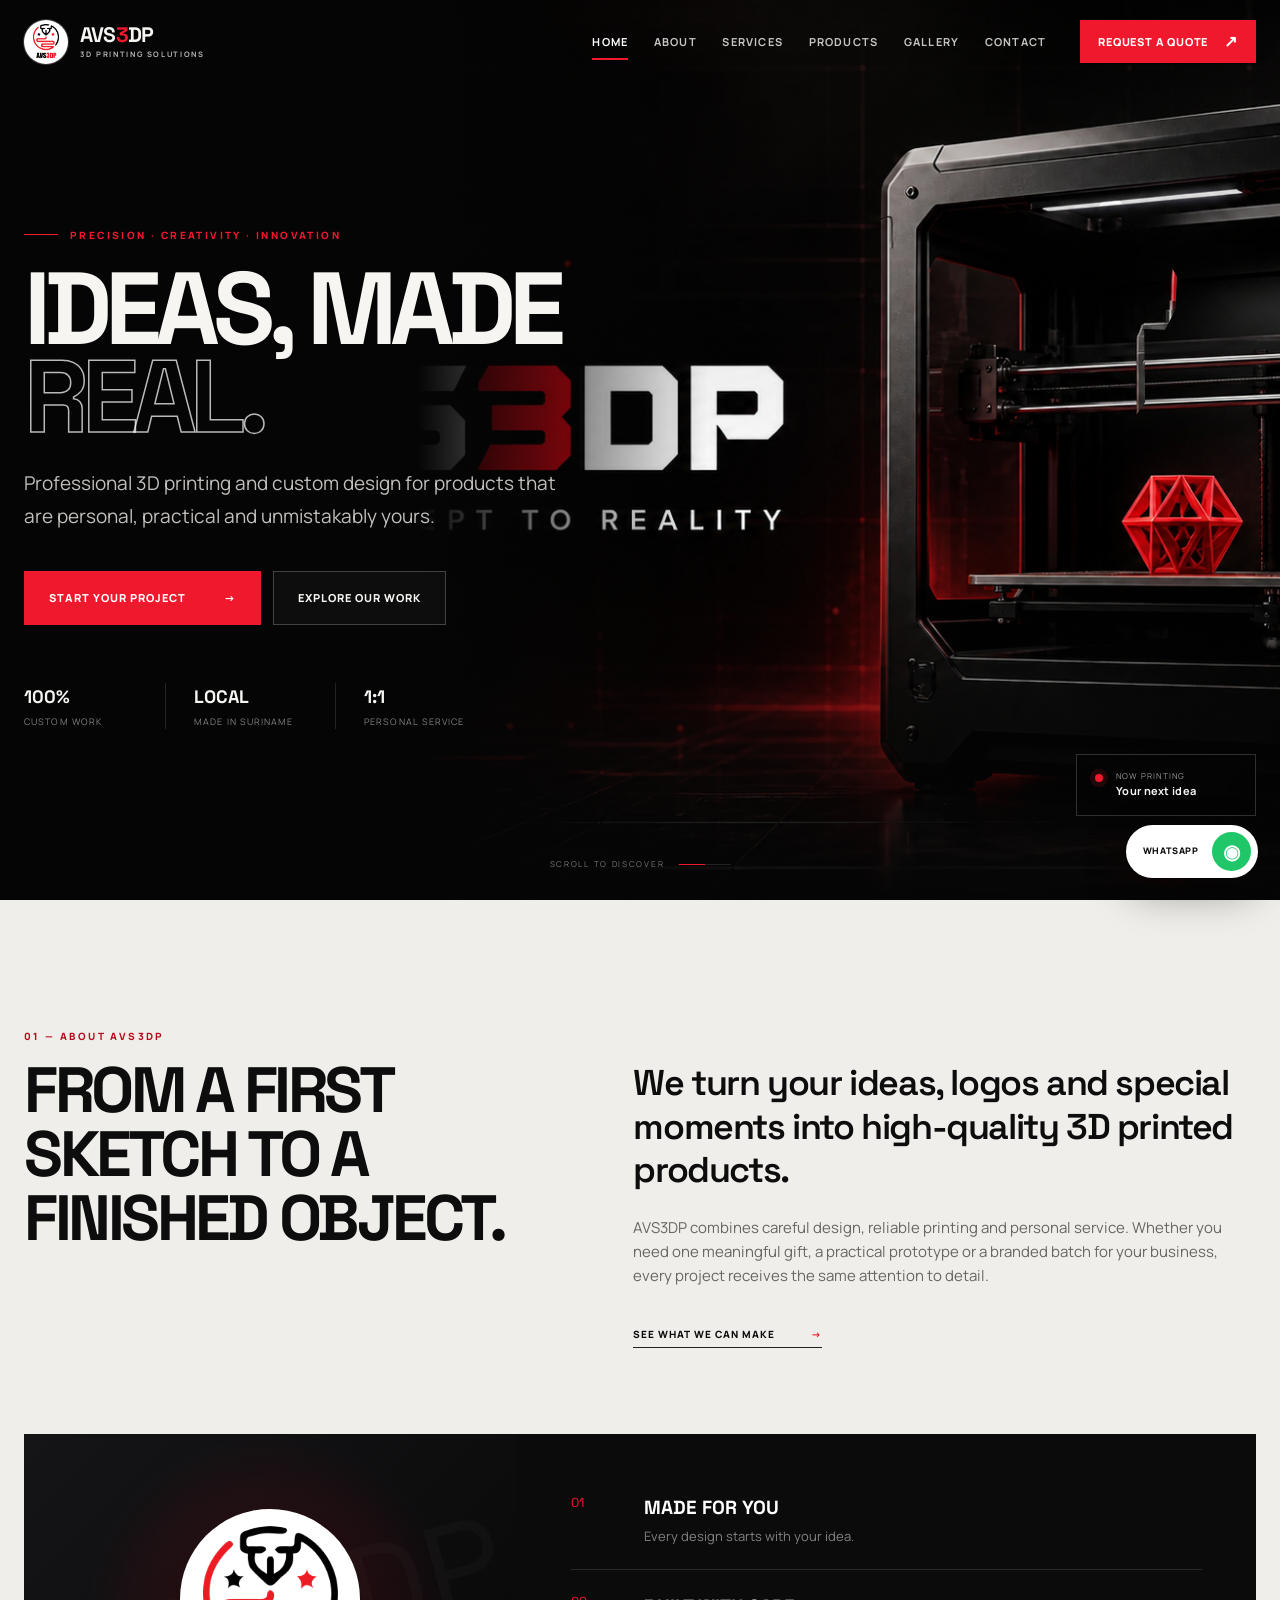
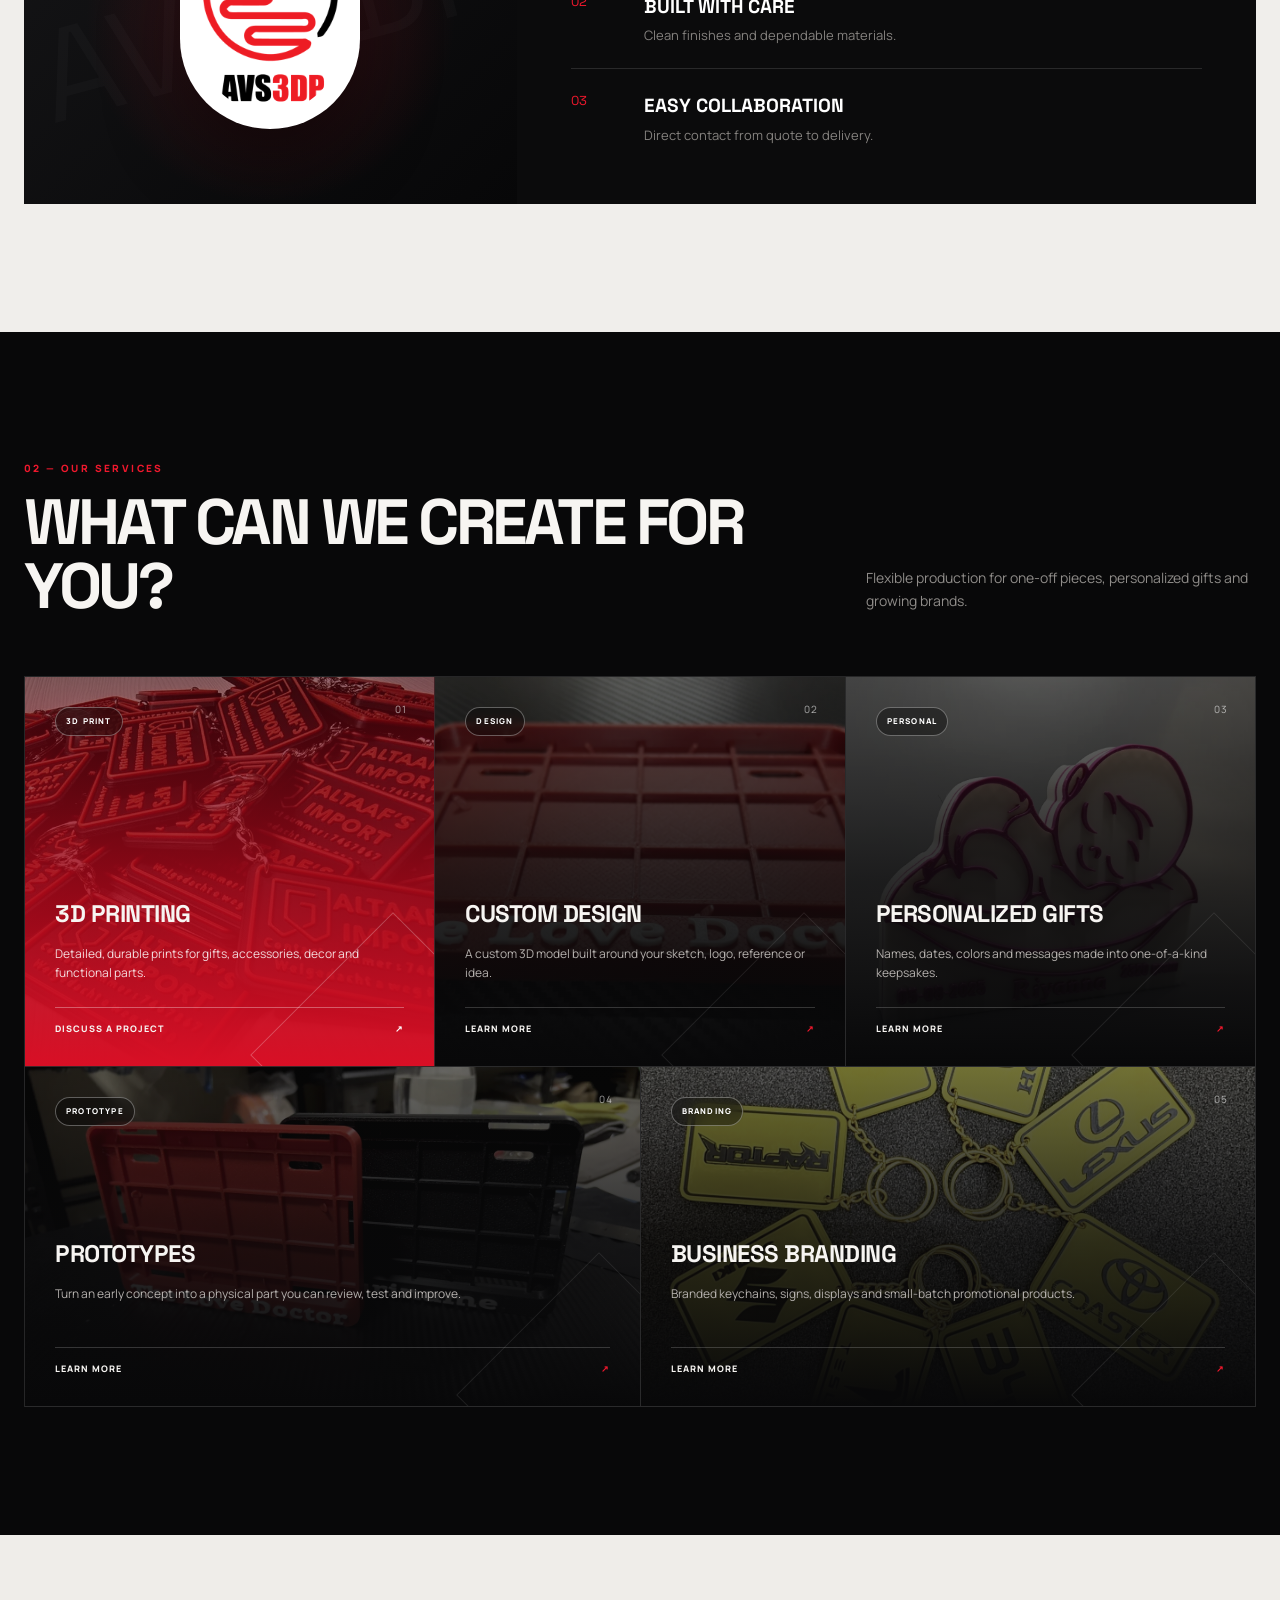
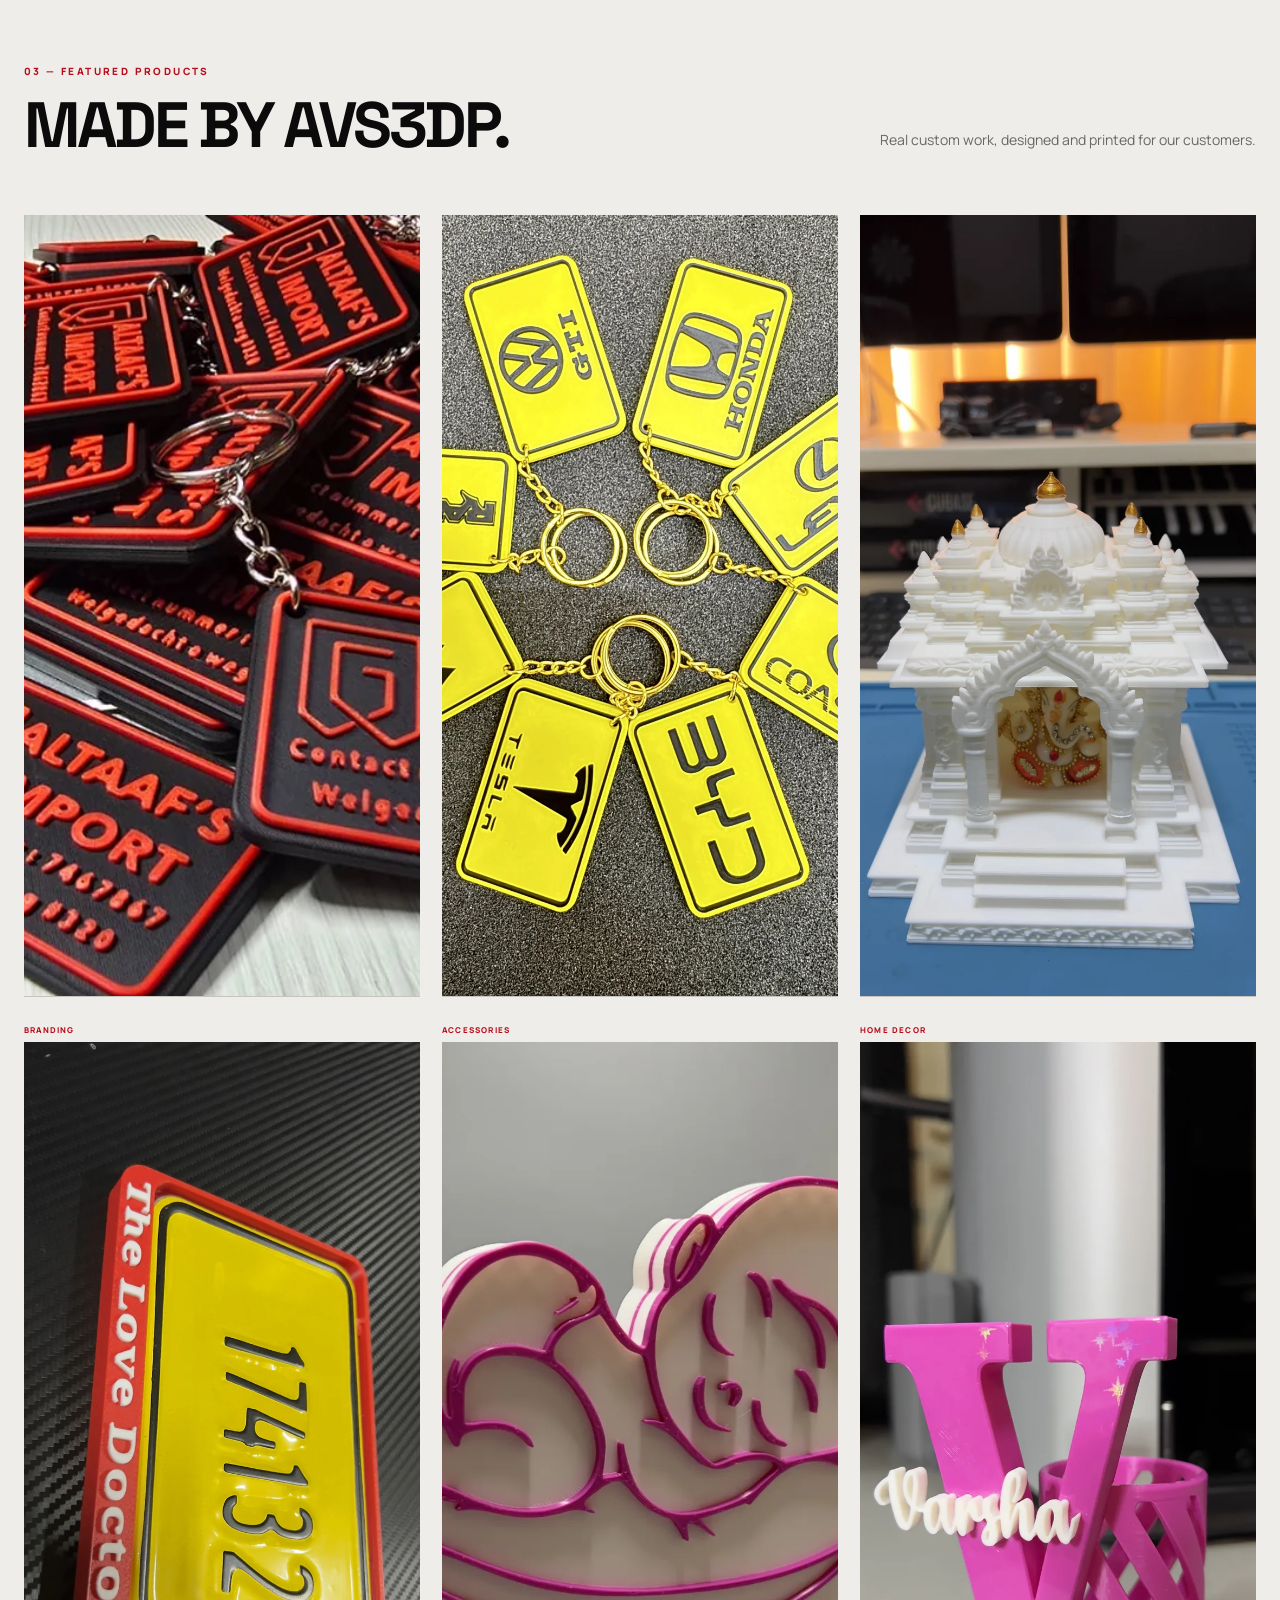
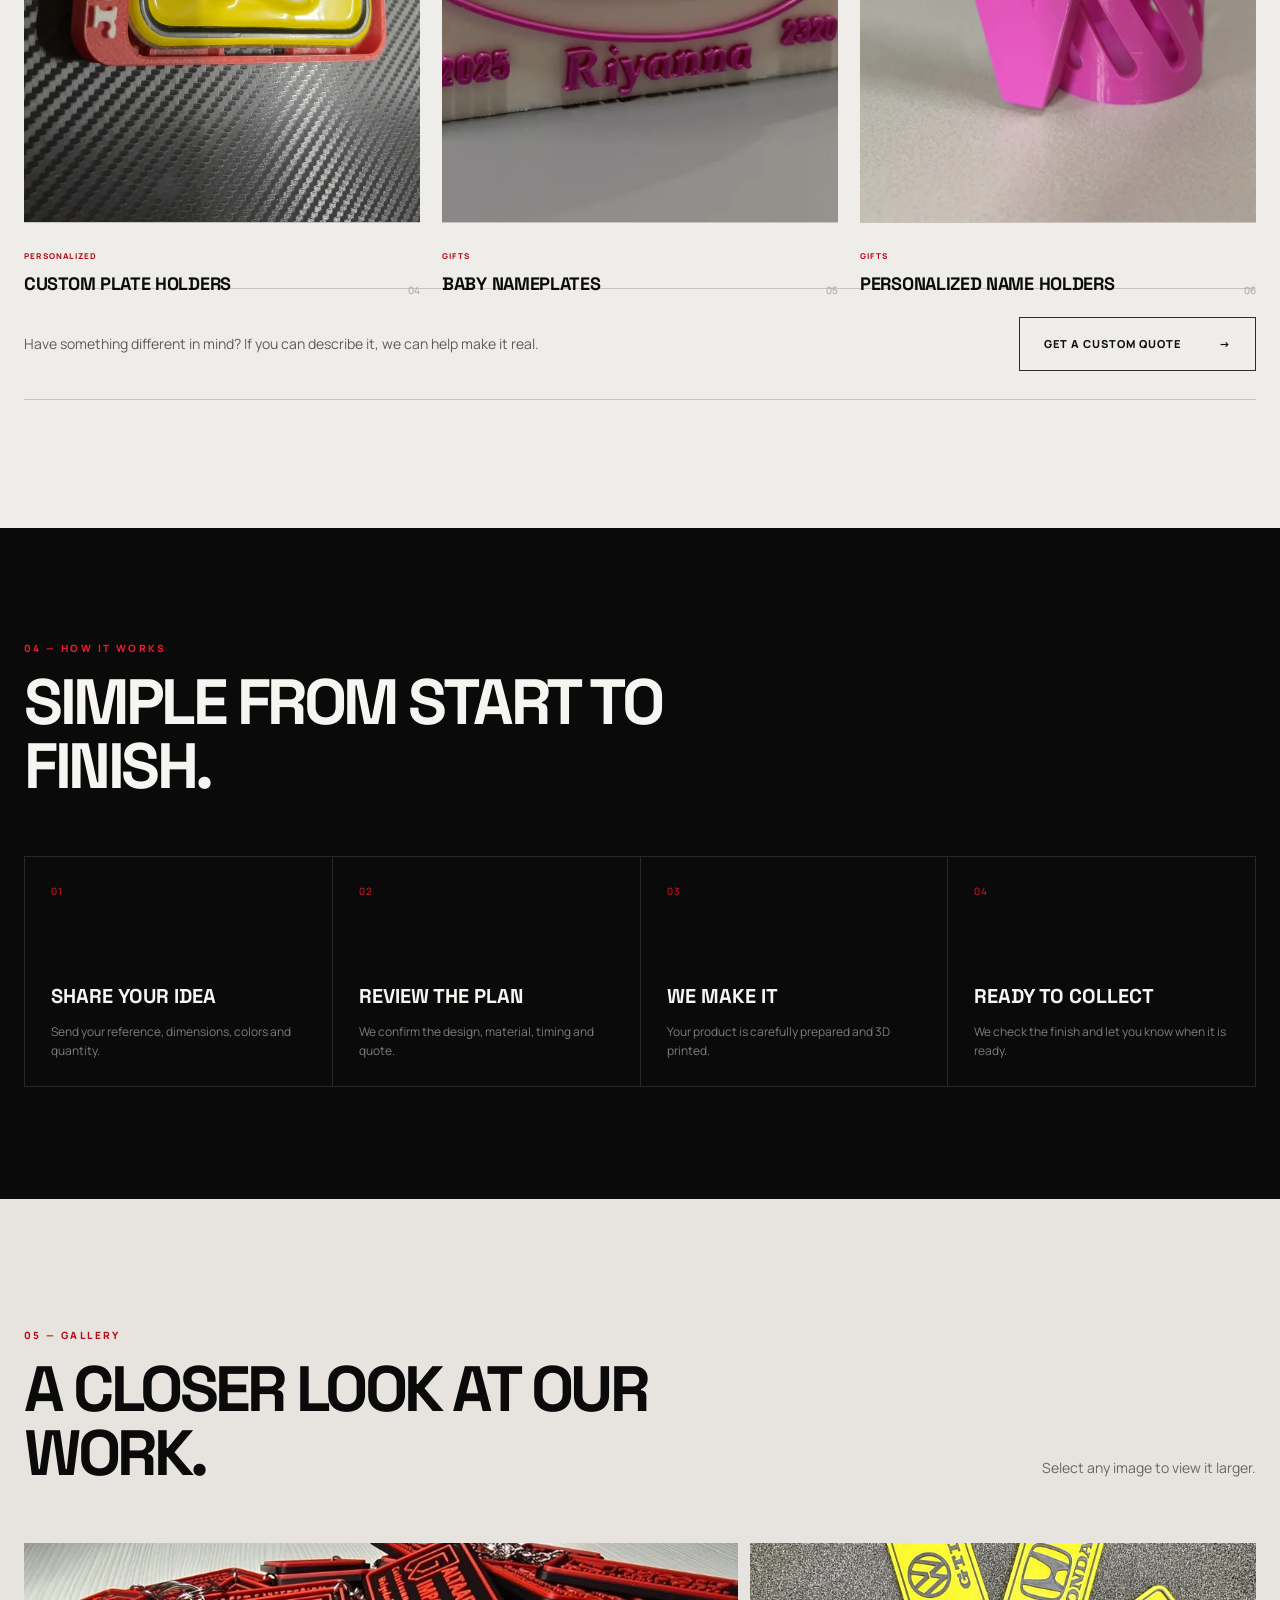
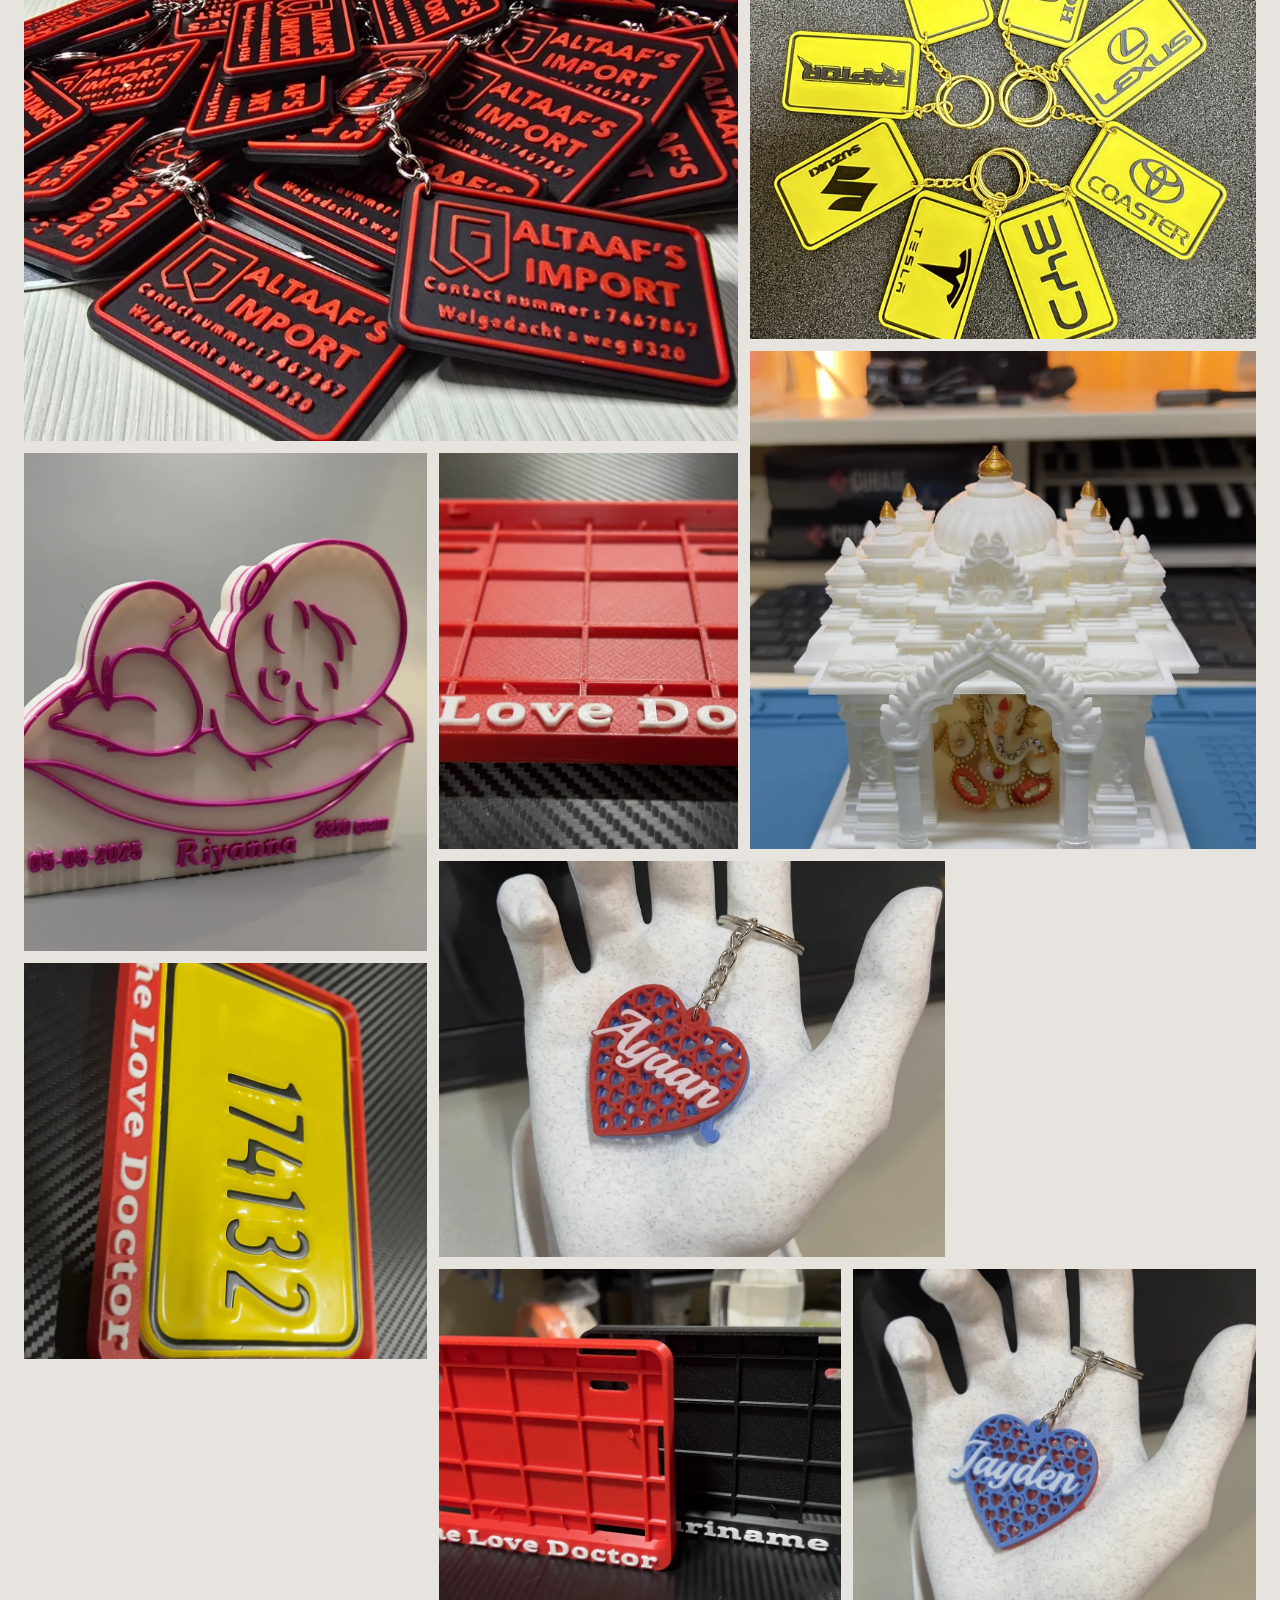
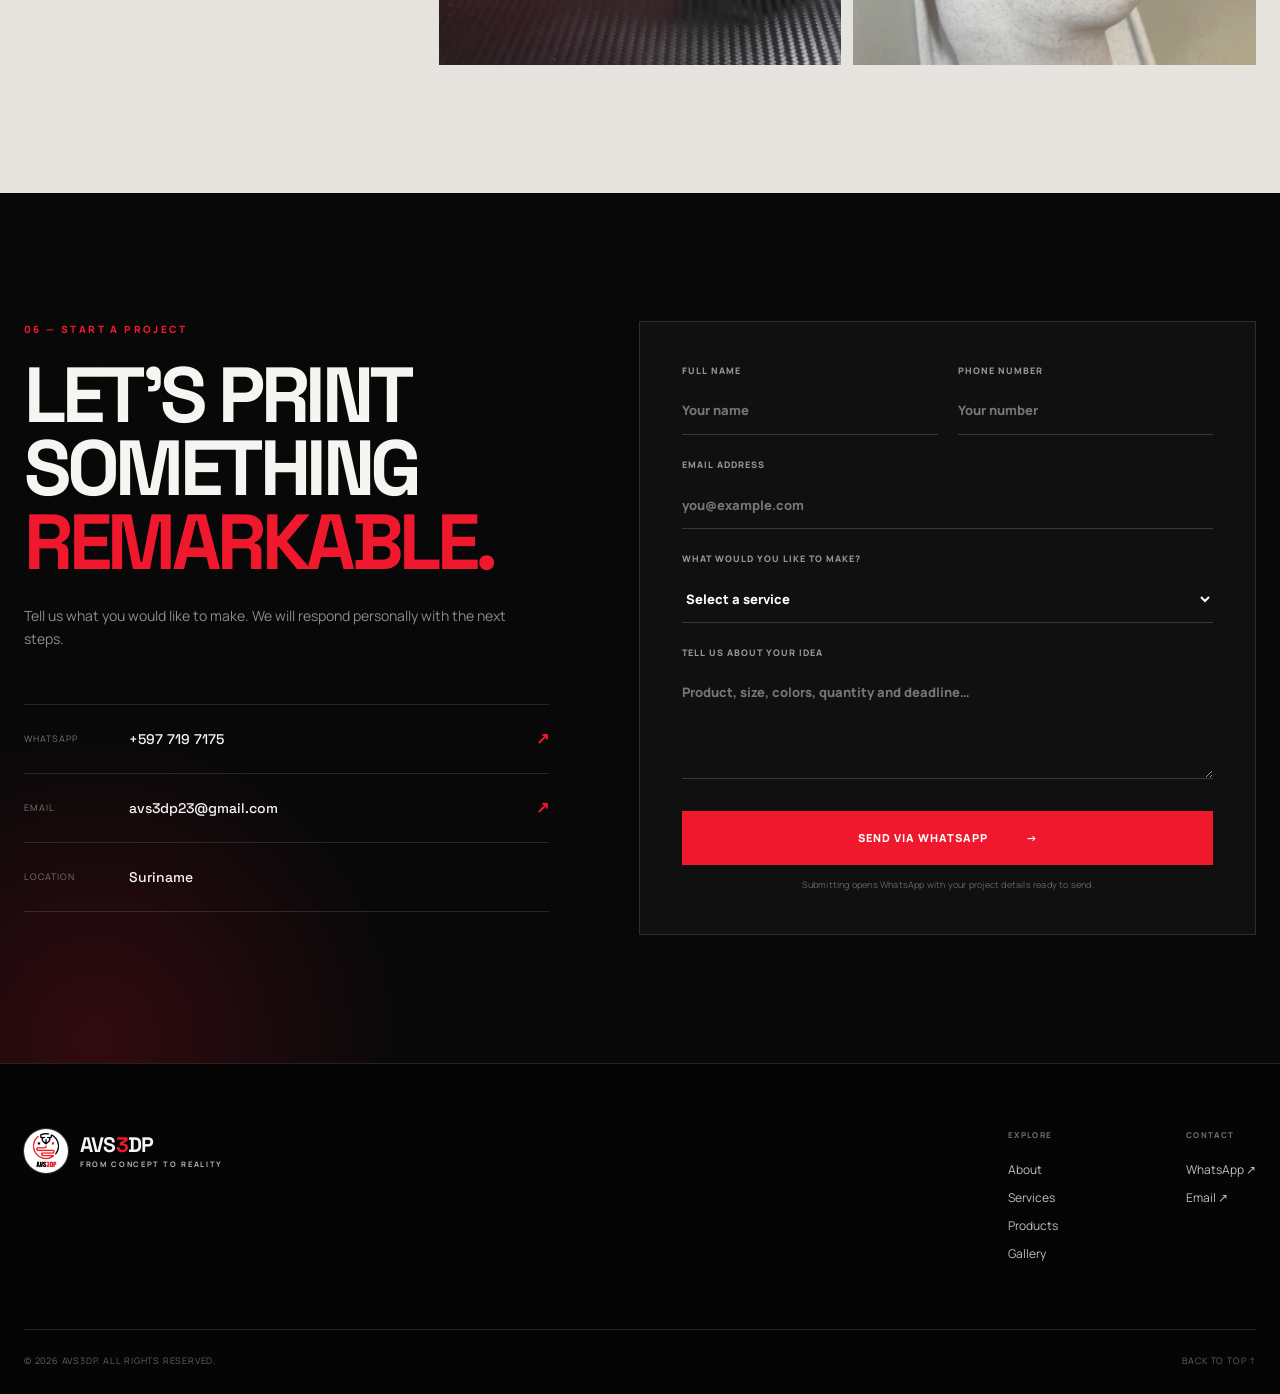
==== commit 6c331df7: "Add files via upload" ====
--- a/index.html
+++ b/index.html
@@ -14,7 +14,7 @@
   <link rel="preconnect" href="https://fonts.googleapis.com">
   <link rel="preconnect" href="https://fonts.gstatic.com" crossorigin>
   <link href="https://fonts.googleapis.com/css2?family=Manrope:wght@400;500;600;700;800&family=Space+Grotesk:wght@500;600;700&display=swap" rel="stylesheet">
-  <link rel="stylesheet" href="style.css?v=3">
+  <link rel="stylesheet" href="style.css?v=4">
 </head>
 <body>
   <a class="skip-link" href="#main">Skip to content</a>
@@ -38,7 +38,7 @@
           <div class="hero-actions"><a class="button button-primary" href="#contact">Start your project <span>→</span></a><a class="button button-ghost" href="#products">Explore our work</a></div>
           <div class="hero-proof" aria-label="Service highlights"><div><strong>100%</strong><span>Custom work</span></div><div><strong>Local</strong><span>Made in Suriname</span></div><div><strong>1:1</strong><span>Personal service</span></div></div>
         </div>
-        <div class="hero-visual reveal" data-delay="1"><div class="hero-image-frame"><img src="images/avs3dp-hero.webp" alt="Modern 3D printer creating a red geometric object"><div class="printer-motion" aria-hidden="true"><span class="motion-rail"></span><span class="moving-head"><i class="head-fan"></i><i class="hotend"></i><i class="nozzle-glow"></i><i class="print-beam"></i></span><span class="printed-layer"></span></div><div class="print-status"><i></i><span>Now printing</span><strong>Your next idea</strong></div></div><div class="hero-index" aria-hidden="true"><span>AVS</span><b>3DP</b></div></div>
+        <div class="hero-visual reveal" data-delay="1"><div class="hero-image-frame"><img class="hero-background" src="images/avs3dp-hero-clean.png" alt="Modern 3D printer creating a red geometric object"><img class="hero-mobile-original" src="images/avs3dp-hero.webp" alt="" aria-hidden="true"><div class="exact-nozzle-motion" aria-hidden="true"><img class="nozzle-source nozzle-tube" src="images/avs3dp-hero.webp" alt=""><img class="nozzle-source nozzle-chain" src="images/avs3dp-hero.webp" alt=""><img class="nozzle-source nozzle-body" src="images/avs3dp-hero.webp" alt=""><img class="nozzle-source nozzle-beam" src="images/avs3dp-hero.webp" alt=""></div><div class="print-status"><i></i><span>Now printing</span><strong>Your next idea</strong></div></div><div class="hero-index" aria-hidden="true"><span>AVS</span><b>3DP</b></div></div>
       </div>
       <a class="scroll-cue" href="#about"><span>Scroll to discover</span><i></i></a>
     </section>
--- a/style.css
+++ b/style.css
@@ -78,20 +78,16 @@
 .hero-visual { position: absolute; z-index: 0; inset: 0 -10vw 0 32%; }
 .hero-image-frame { width: 100%; height: 100%; overflow: hidden; position: relative; }
 .hero-image-frame::after { content: ""; position: absolute; inset: 0; background: linear-gradient(90deg, #050505 0%, transparent 30%), linear-gradient(180deg, rgba(5,5,5,.18), transparent 60%, #050505); pointer-events: none; }
-.hero-image-frame img { width: 100%; height: 100%; object-fit: cover; object-position: 58% center; transform: scale(1.02); }
-.printer-motion { position: absolute; z-index: 4; left: 71.5%; top: 31%; width: 15%; height: 37%; pointer-events: none; }
-.motion-rail { position: absolute; left: -28%; right: -28%; top: 21px; height: 3px; border-radius: 3px; background: linear-gradient(90deg, transparent, rgba(255,255,255,.34) 16%, rgba(255,255,255,.55) 50%, rgba(255,255,255,.34) 84%, transparent); box-shadow: 0 1px 5px rgba(0,0,0,.8); opacity: .72; }
-.moving-head { position: absolute; z-index: 2; left: 50%; top: 0; width: 46px; height: 54px; margin-left: -23px; border: 1px solid rgba(255,255,255,.22); border-radius: 4px; background: linear-gradient(145deg, #2b2b2d 0%, #0a0a0b 64%, #19191b 100%); box-shadow: 0 9px 18px rgba(0,0,0,.64), inset 0 1px rgba(255,255,255,.14); animation: nozzle-scan 3.7s cubic-bezier(.55,.05,.35,.95) infinite alternate; }
-.head-fan { position: absolute; width: 25px; height: 25px; left: 10px; top: 10px; border: 2px solid #353538; border-radius: 50%; background: repeating-conic-gradient(#0b0b0c 0deg 18deg, #29292c 19deg 35deg); box-shadow: inset 0 0 0 5px #111113; animation: fan-spin 1.1s linear infinite; }
-.hotend { position: absolute; left: 17px; top: 46px; width: 12px; height: 15px; background: linear-gradient(90deg, #4b4b4d, #d0ccbf 46%, #353537); clip-path: polygon(18% 0,82% 0,100% 58%,62% 58%,52% 100%,42% 58%,0 58%); }
-.nozzle-glow { position: absolute; z-index: 3; left: 19px; top: 57px; width: 8px; height: 8px; border-radius: 50%; background: #fff4df; box-shadow: 0 0 4px #fff, 0 0 11px #ff5a36, 0 0 24px #f0182d, 0 0 42px rgba(240,24,45,.95); animation: nozzle-pulse .72s ease-in-out infinite alternate; }
-.print-beam { position: absolute; left: 22px; top: 64px; width: 2px; height: 92px; transform-origin: top; background: linear-gradient(#fff6dc, #ff4b2e 20%, rgba(240,24,45,.5) 68%, transparent); box-shadow: 0 0 6px #ff4b2e, 0 0 13px rgba(240,24,45,.72); animation: beam-pulse .72s ease-in-out infinite alternate; }
-.printed-layer { position: absolute; left: 12%; right: 12%; top: 154px; height: 2px; border-radius: 50%; background: linear-gradient(90deg, transparent, #ff3a32 20%, #fff0d8 50%, #ff3a32 80%, transparent); box-shadow: 0 0 8px #f0182d, 0 0 18px rgba(240,24,45,.65); animation: layer-build 3.7s ease-in-out infinite alternate; }
-@keyframes nozzle-scan { 0% { transform: translateX(-38px); } 32% { transform: translateX(24px); } 58% { transform: translateX(-10px); } 100% { transform: translateX(38px); } }
-@keyframes fan-spin { to { transform: rotate(360deg); } }
-@keyframes nozzle-pulse { from { opacity: .7; transform: scale(.78); } to { opacity: 1; transform: scale(1.3); } }
-@keyframes beam-pulse { from { opacity: .42; transform: scaleY(.92); } to { opacity: .9; transform: scaleY(1.04); } }
-@keyframes layer-build { from { transform: scaleX(.38); opacity: .48; } to { transform: scaleX(1); opacity: 1; } }
+.hero-background, .hero-mobile-original, .nozzle-source { position: absolute; inset: 0; width: 100%; height: 100%; max-width: none; object-fit: cover; object-position: 58% center; transform: scale(1.02); }
+.hero-mobile-original { display: none; }
+.exact-nozzle-motion { position: absolute; z-index: 1; inset: 0; pointer-events: none; animation: original-nozzle-scan 3.8s cubic-bezier(.55,.05,.35,.95) infinite alternate; will-change: transform; }
+.nozzle-source { user-select: none; }
+.nozzle-tube { clip-path: polygon(69.1% 36.2%,69.0% 33.3%,68.9% 29.5%,69.1% 26.7%,69.6% 24.5%,70.3% 23.1%,71.2% 22.5%,72.2% 22.8%,73.0% 24.0%,73.6% 26.0%,74.0% 28.7%,74.1% 32.0%,74.0% 35.7%,73.5% 35.8%,73.6% 32.0%,73.5% 29.0%,73.1% 26.4%,72.6% 24.7%,71.9% 23.7%,71.2% 23.4%,70.6% 23.8%,70.1% 25.0%,69.7% 27.0%,69.6% 29.7%,69.7% 33.2%,69.7% 36.2%); }
+.nozzle-chain { clip-path: polygon(73.5% 30.0%,75.0% 28.9%,77.0% 29.2%,78.0% 31.1%,77.9% 34.7%,76.8% 36.9%,74.0% 36.8%,73.4% 34.7%); }
+.nozzle-body { clip-path: polygon(67.0% 35.0%,68.3% 34.5%,71.2% 34.8%,72.2% 35.6%,73.6% 35.4%,74.7% 37.0%,74.8% 44.8%,73.5% 46.8%,72.0% 47.7%,71.8% 49.6%,70.9% 51.0%,69.1% 50.9%,68.5% 48.5%,67.5% 47.2%,67.0% 45.4%); }
+.nozzle-beam { clip-path: polygon(69.4% 47.7%,70.9% 47.7%,70.7% 50.5%,70.3% 53.8%,69.8% 50.5%); filter: drop-shadow(0 0 6px rgba(255,57,35,.9)); animation: original-nozzle-glow .72s ease-in-out infinite alternate; }
+@keyframes original-nozzle-scan { 0% { transform: translateX(-13px); } 34% { transform: translateX(9px); } 62% { transform: translateX(-5px); } 100% { transform: translateX(13px); } }
+@keyframes original-nozzle-glow { from { opacity: .72; } to { opacity: 1; } }
 .print-status { position: absolute; z-index: 2; right: 10vw; bottom: 84px; display: grid; grid-template-columns: 10px auto; column-gap: 11px; padding: 15px 18px; min-width: 180px; border: 1px solid rgba(255,255,255,.18); background: rgba(5,5,5,.72); backdrop-filter: blur(12px); }
 .print-status i { width: 8px; height: 8px; margin-top: 4px; border-radius: 50%; background: var(--red); box-shadow: 0 0 0 5px rgba(240,24,45,.13); animation: pulse 1.8s infinite; }
 @keyframes pulse { 50% { box-shadow: 0 0 0 9px rgba(240,24,45,0); } }
@@ -254,7 +250,9 @@
   .hero-visual { inset: 0 -25vw 0 24%; opacity: .76; }
   .hero::before { background: linear-gradient(90deg, #050505 0%, rgba(5,5,5,.96) 36%, rgba(5,5,5,.47) 67%, rgba(5,5,5,.2)), linear-gradient(180deg, transparent 55%, #050505 100%); }
   .hero-copy { max-width: 650px; }
-  .printer-motion { left: 72.5%; top: 30.5%; width: 14%; transform: scale(.92); transform-origin: center top; }
+  .hero-background { display: none; }
+  .hero-mobile-original { display: block; }
+  .exact-nozzle-motion { display: none; }
   .about-grid { column-gap: 60px; }
   .contact-grid { gap: 45px; }
 }
@@ -273,13 +271,12 @@
   .main-nav a::after { display: none; }
   .hero { height: auto; min-height: 840px; padding: 120px 0 88px; }
   .hero-visual { inset: 22% -48% 0 8%; opacity: .62; }
-  .hero-image-frame img { object-position: 61% center; }
+  .hero-mobile-original { object-position: 61% center; }
   .hero::before { background: linear-gradient(90deg, #050505 0%, rgba(5,5,5,.89) 60%, rgba(5,5,5,.32)), linear-gradient(180deg, #050505 0%, transparent 50%, #050505 94%); }
   .hero-copy { align-self: start; padding-top: 0; }
   .hero h1 { font-size: clamp(66px, 16vw, 110px); letter-spacing: -5px; }
   .hero-lede { max-width: 530px; }
   .print-status { display: none; }
-  .printer-motion { left: 75%; top: 29%; width: 11%; transform: scale(.72); transform-origin: center top; }
   .hero-proof { margin-top: 300px; }
   .scroll-cue { display: none; }
   .section-heading { align-items: start; flex-direction: column; margin-bottom: 44px; }
@@ -340,6 +337,5 @@
   html { scroll-behavior: auto; }
   *, *::before, *::after { animation-duration: .01ms !important; animation-iteration-count: 1 !important; transition-duration: .01ms !important; }
   .reveal { opacity: 1; transform: none; }
-  .moving-head { animation: none; }
-  .head-fan, .nozzle-glow, .print-beam, .printed-layer { animation: none; }
-}
+  .exact-nozzle-motion, .nozzle-beam { animation: none; }
+}
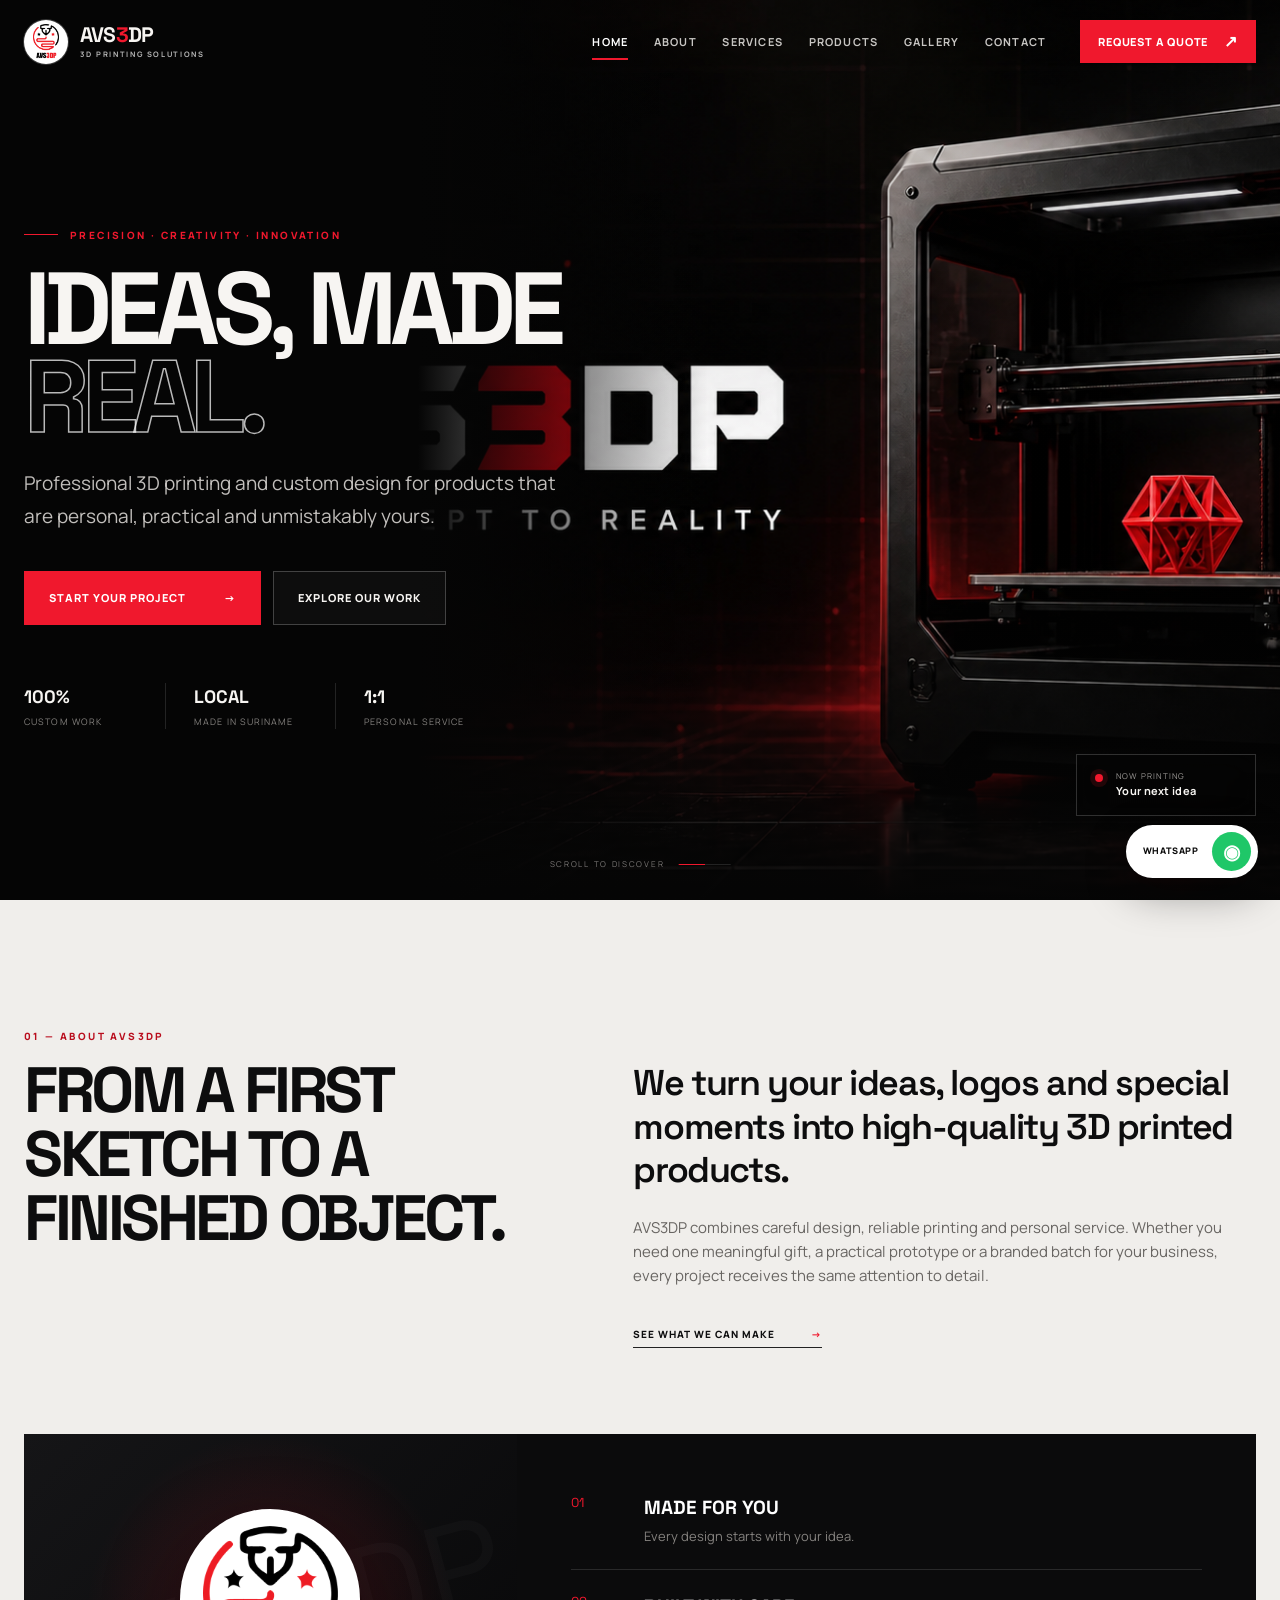
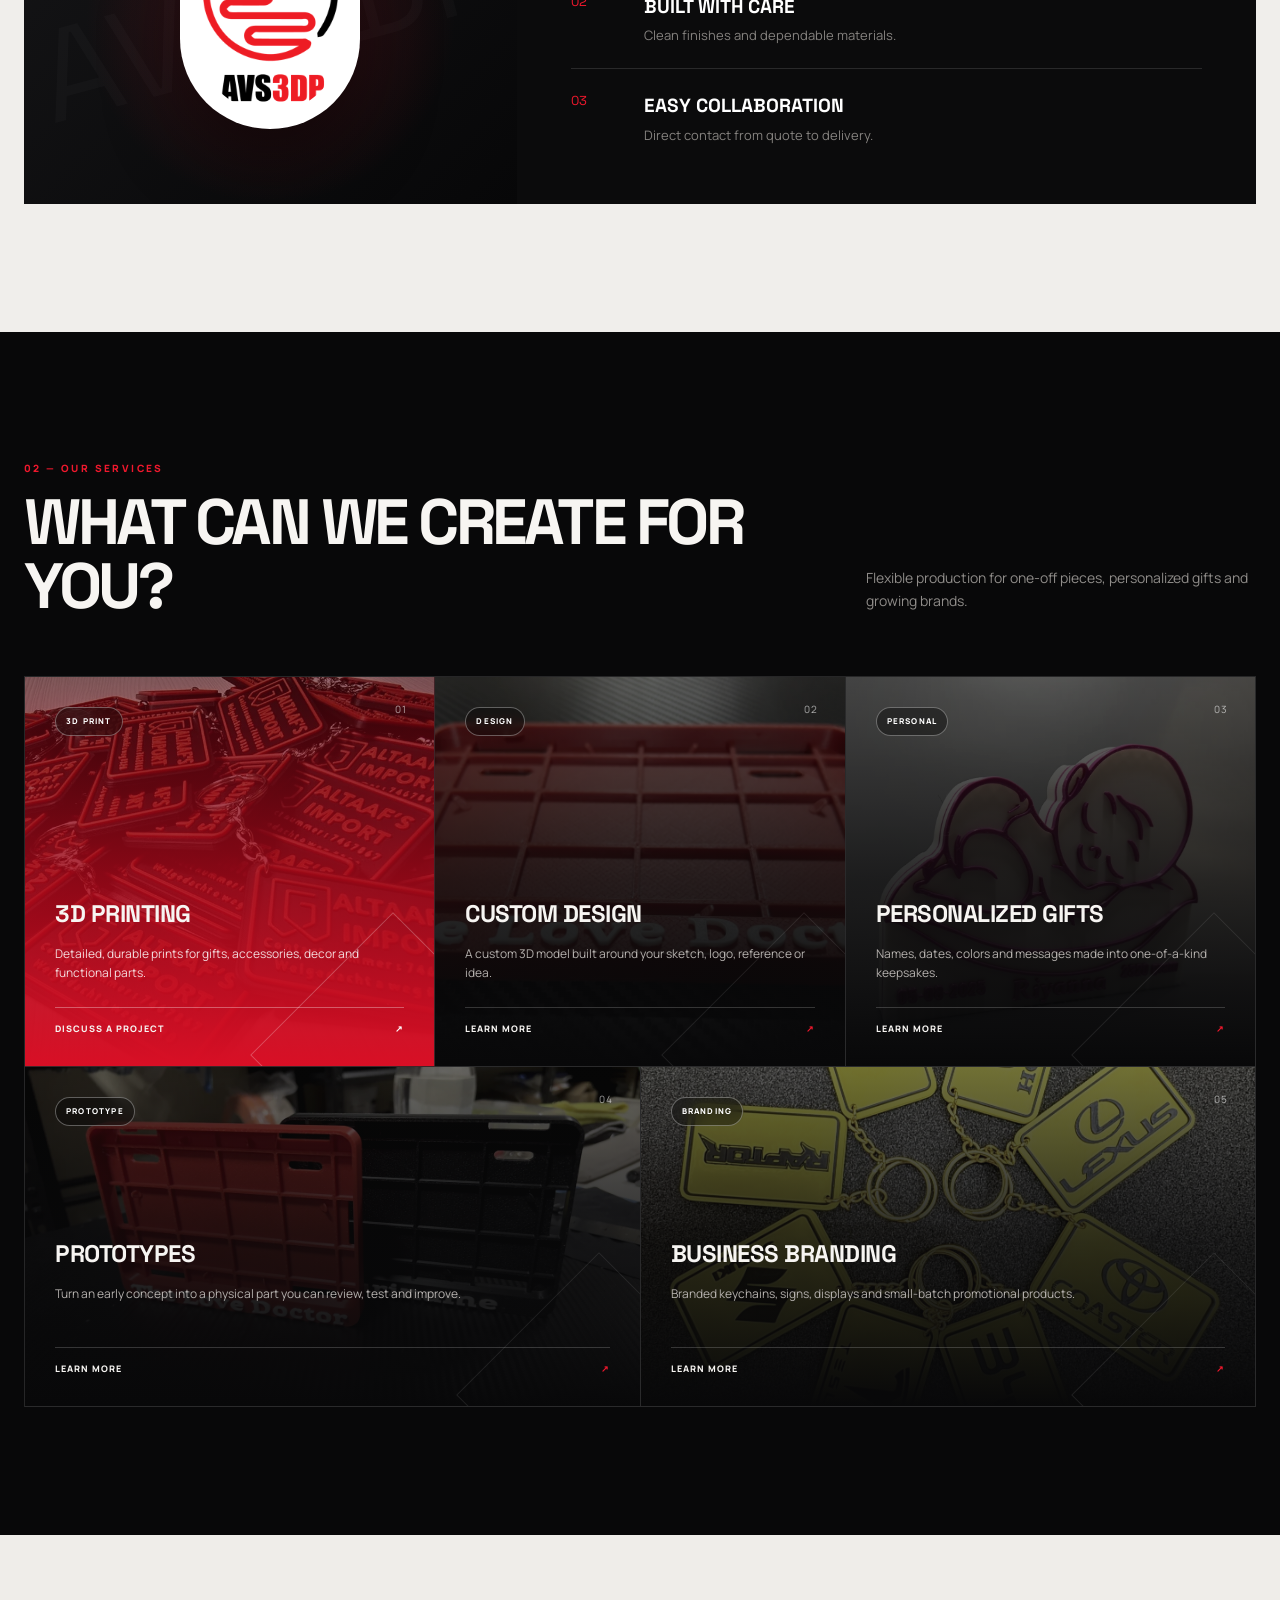
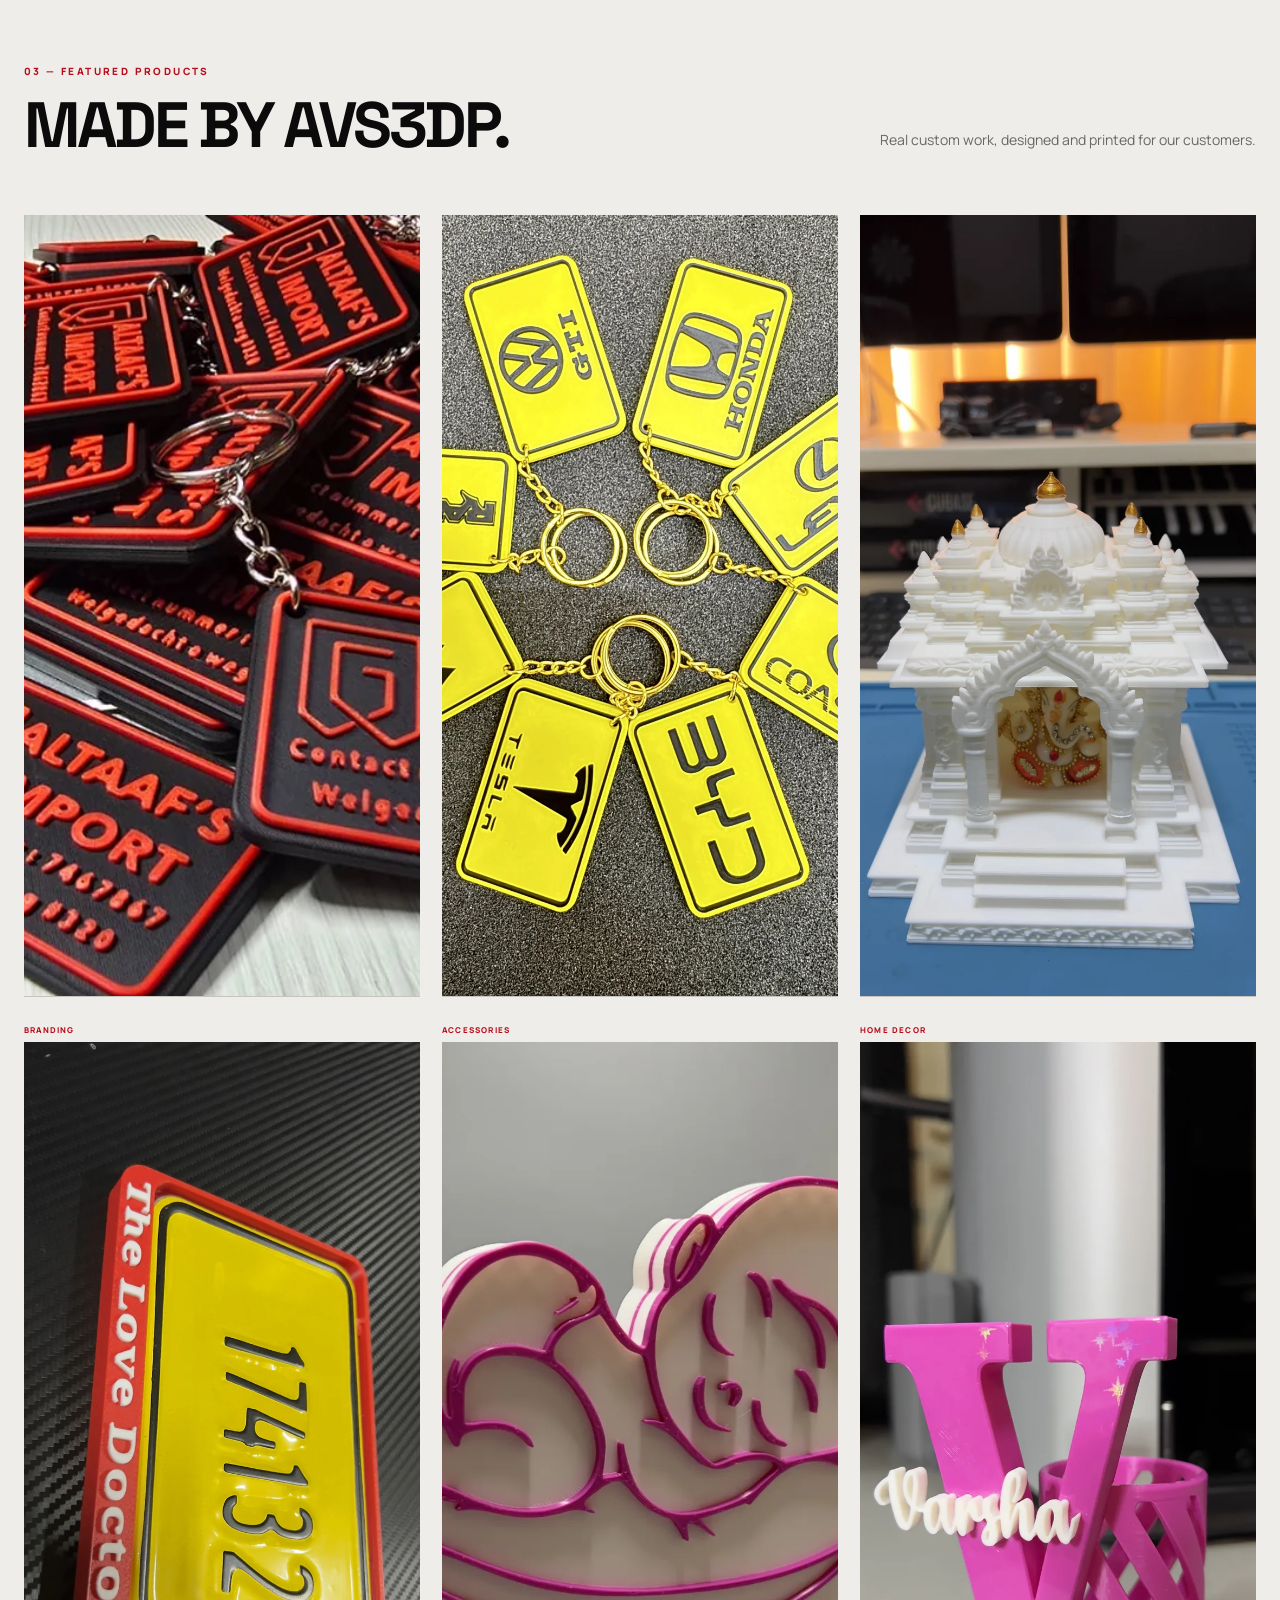
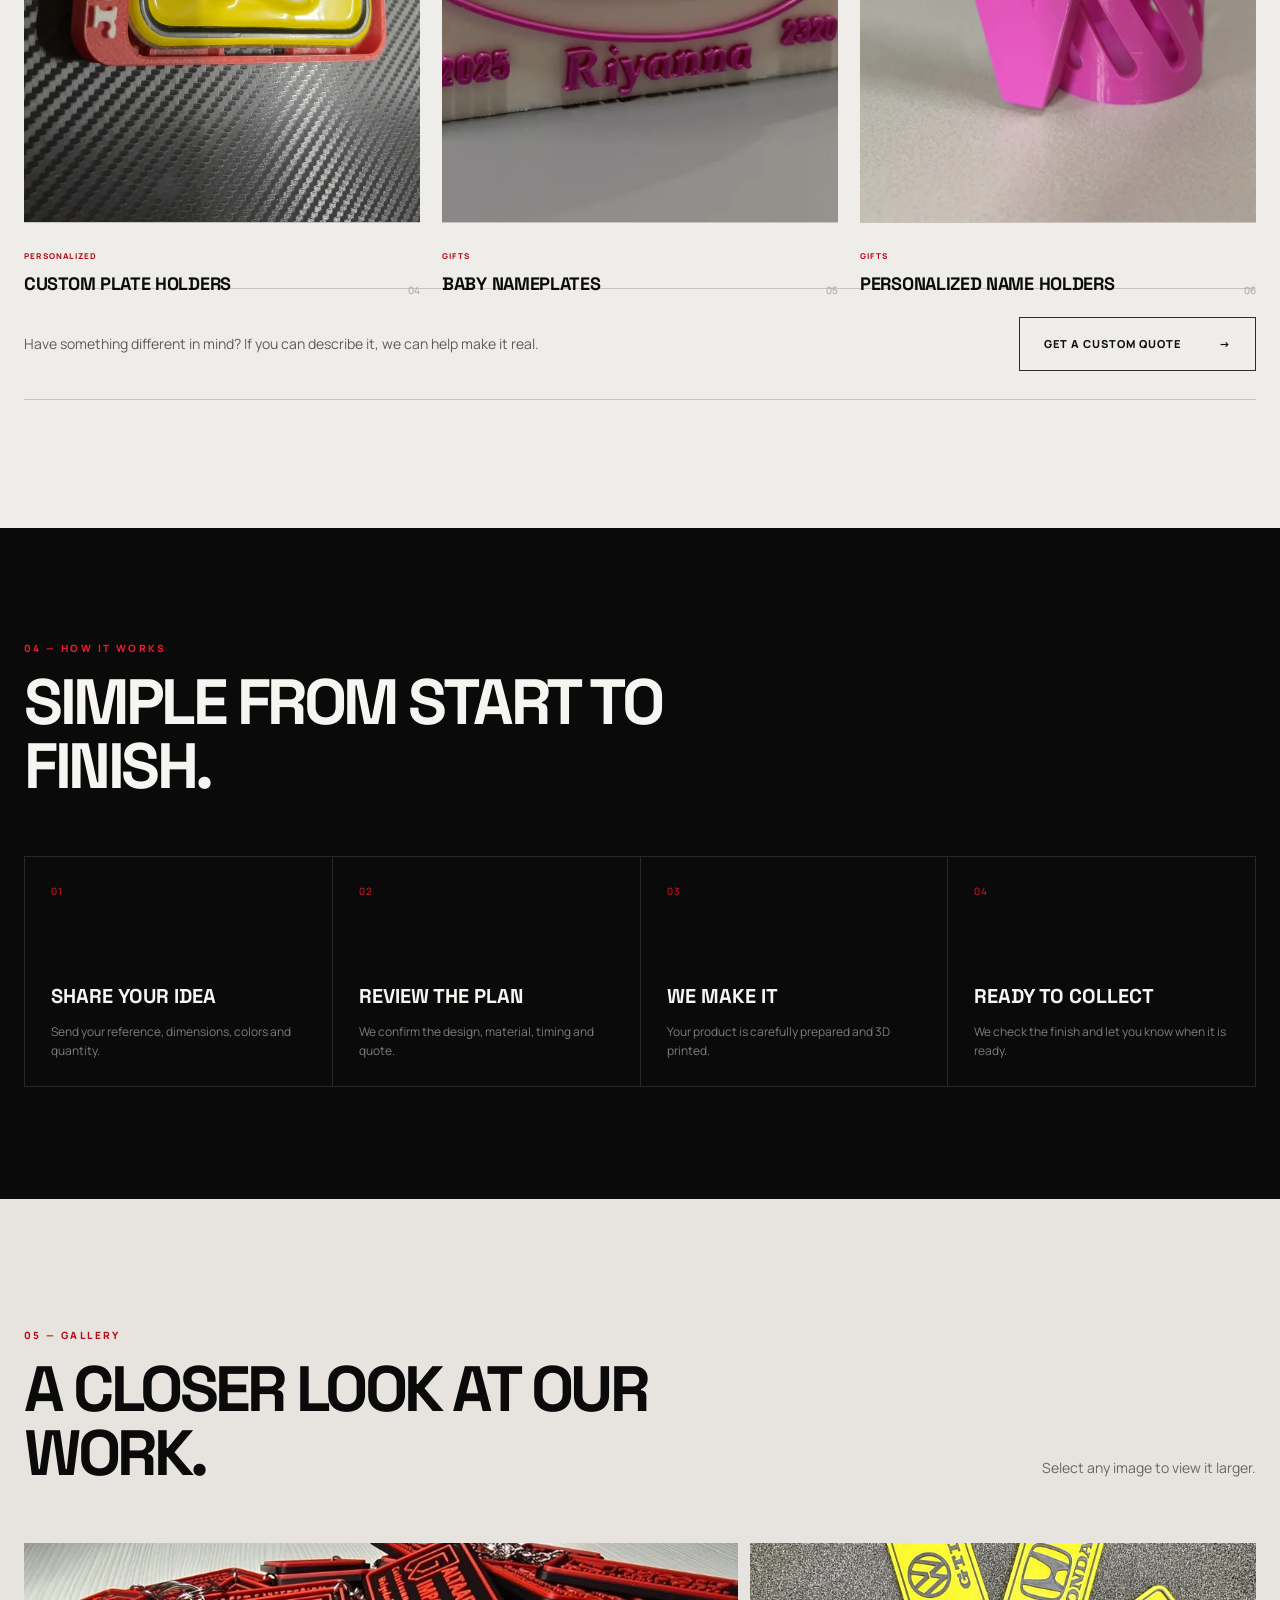
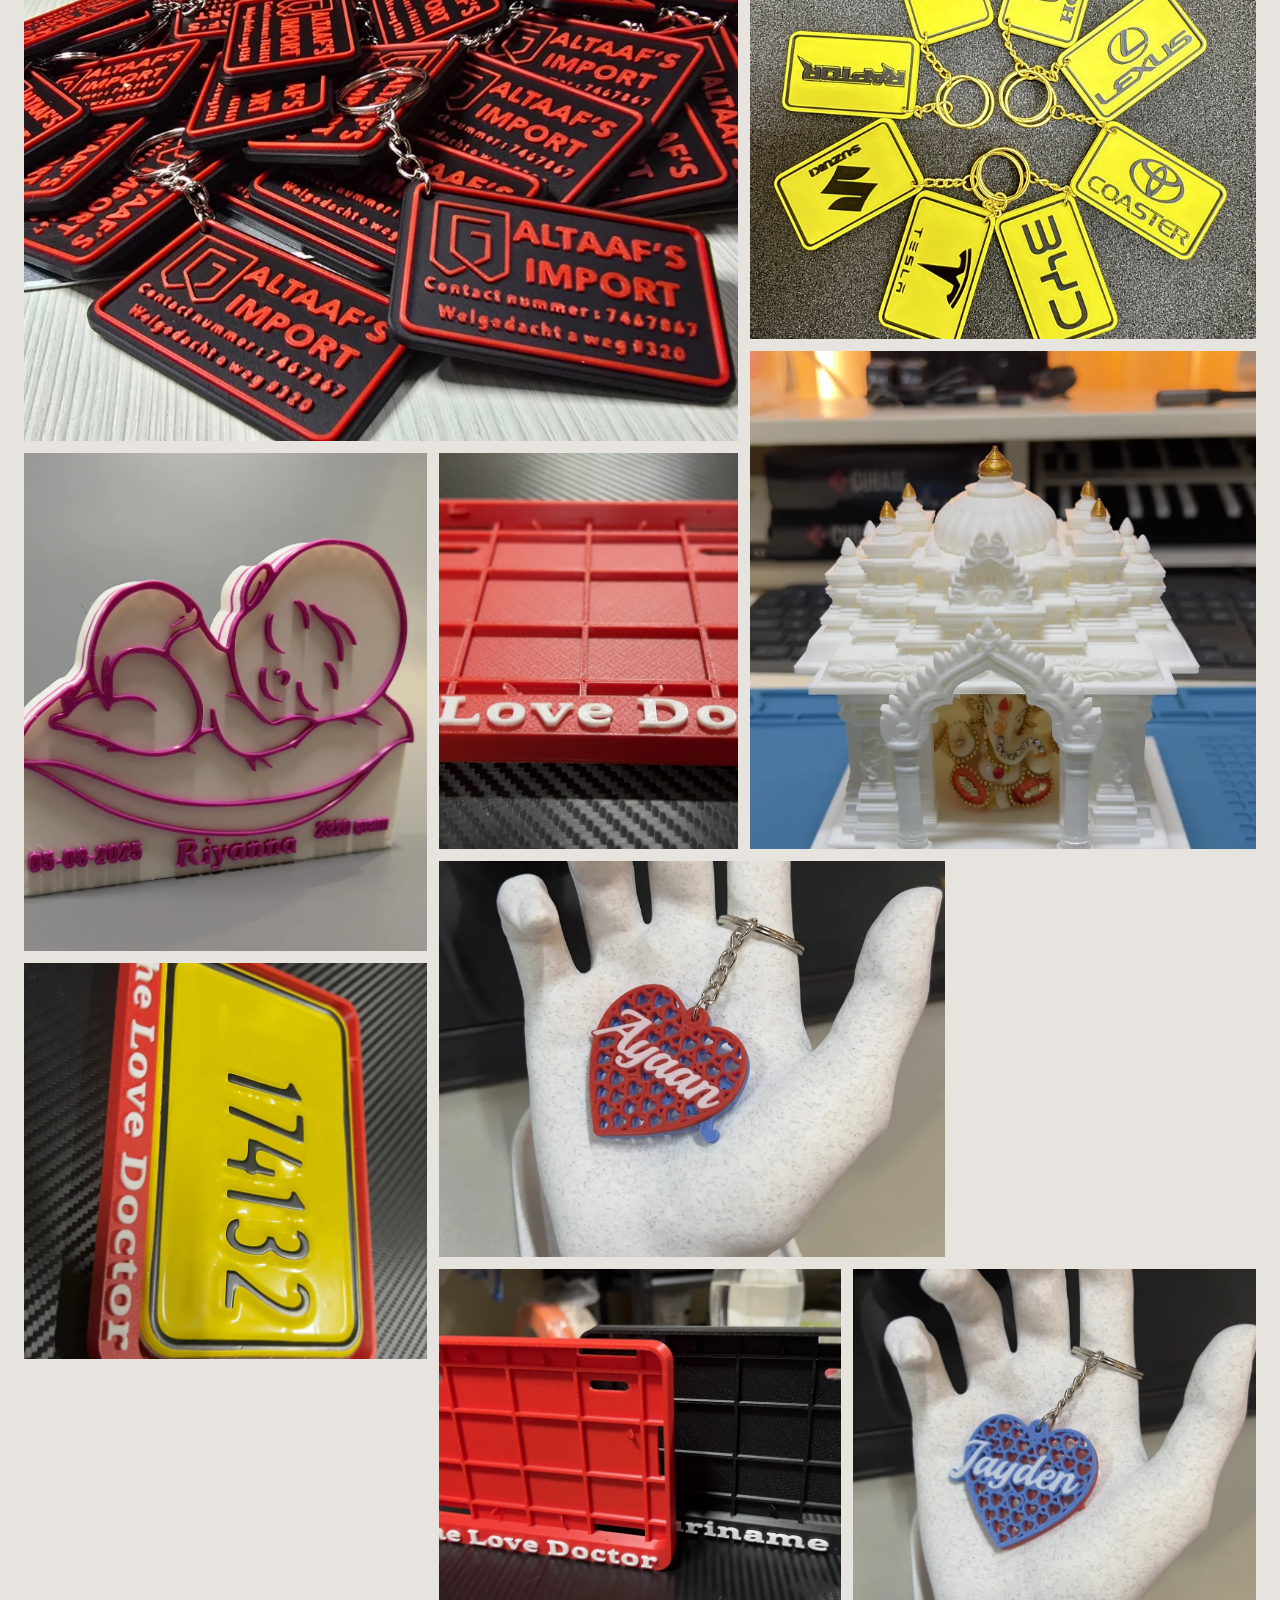
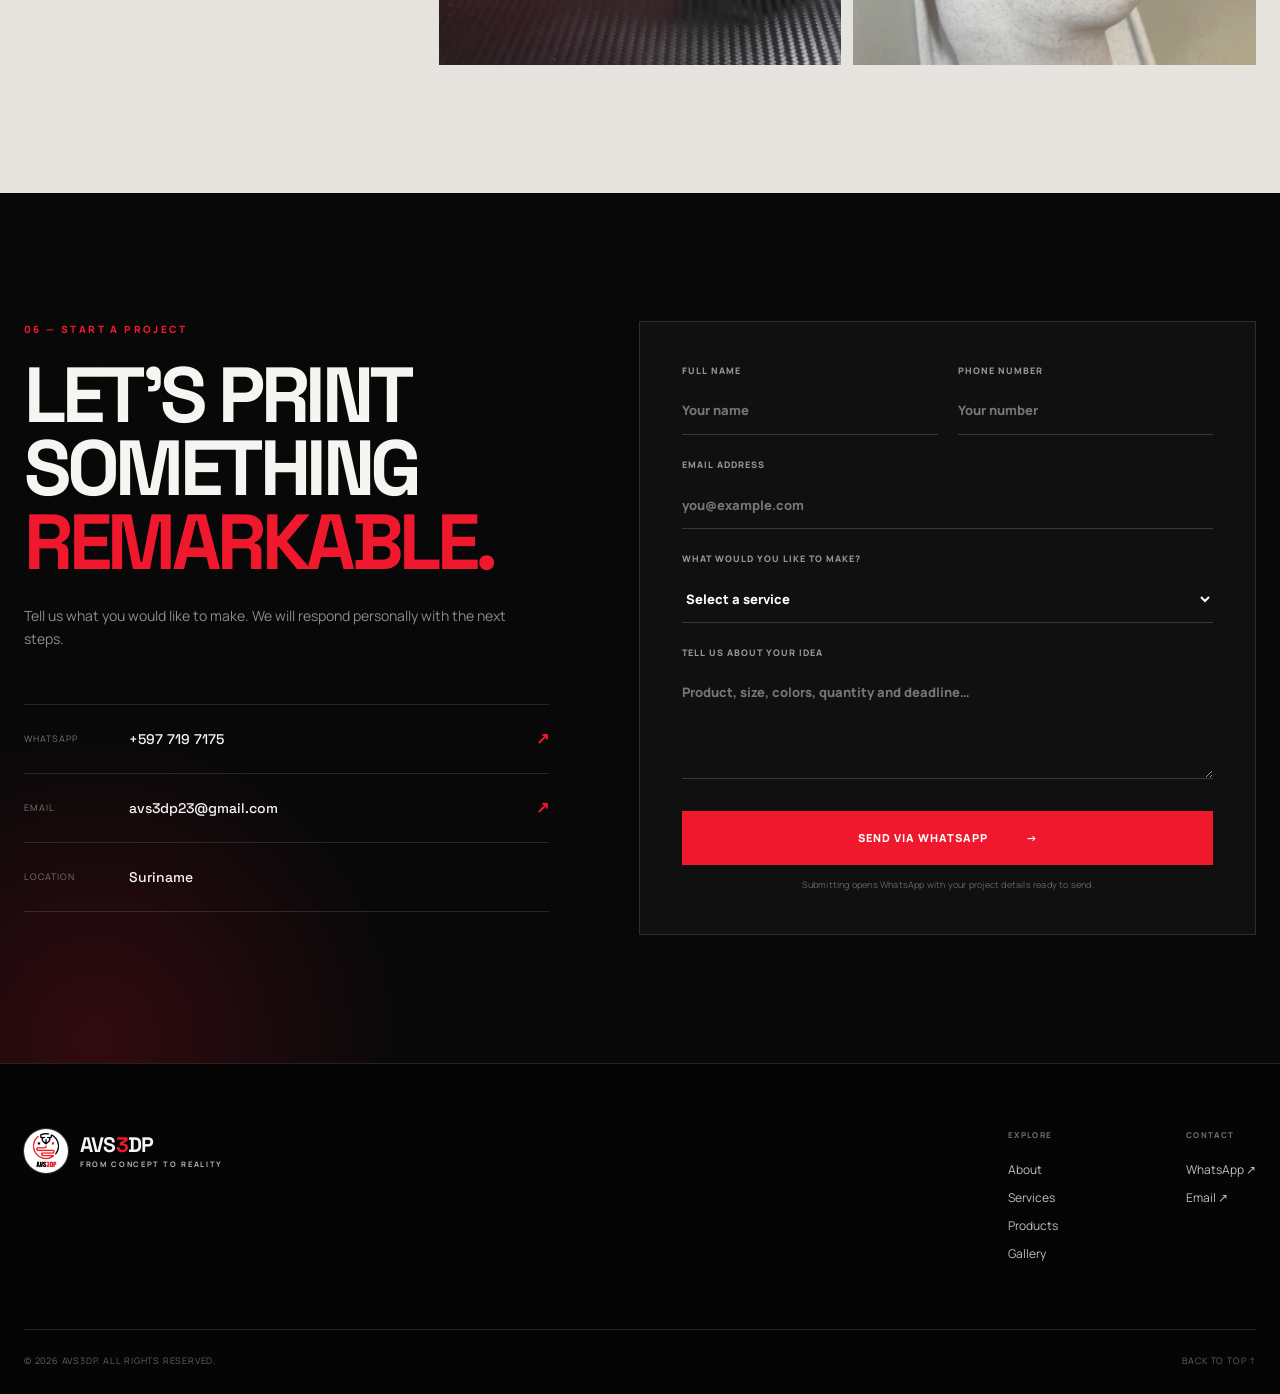
==== commit e460d6e0: "Add files via upload" ====
--- a/index.html
+++ b/index.html
@@ -14,7 +14,7 @@
   <link rel="preconnect" href="https://fonts.googleapis.com">
   <link rel="preconnect" href="https://fonts.gstatic.com" crossorigin>
   <link href="https://fonts.googleapis.com/css2?family=Manrope:wght@400;500;600;700;800&family=Space+Grotesk:wght@500;600;700&display=swap" rel="stylesheet">
-  <link rel="stylesheet" href="style.css?v=4">
+  <link rel="stylesheet" href="style.css?v=5">
 </head>
 <body>
   <a class="skip-link" href="#main">Skip to content</a>
@@ -38,7 +38,7 @@
           <div class="hero-actions"><a class="button button-primary" href="#contact">Start your project <span>→</span></a><a class="button button-ghost" href="#products">Explore our work</a></div>
           <div class="hero-proof" aria-label="Service highlights"><div><strong>100%</strong><span>Custom work</span></div><div><strong>Local</strong><span>Made in Suriname</span></div><div><strong>1:1</strong><span>Personal service</span></div></div>
         </div>
-        <div class="hero-visual reveal" data-delay="1"><div class="hero-image-frame"><img class="hero-background" src="images/avs3dp-hero-clean.png" alt="Modern 3D printer creating a red geometric object"><img class="hero-mobile-original" src="images/avs3dp-hero.webp" alt="" aria-hidden="true"><div class="exact-nozzle-motion" aria-hidden="true"><img class="nozzle-source nozzle-tube" src="images/avs3dp-hero.webp" alt=""><img class="nozzle-source nozzle-chain" src="images/avs3dp-hero.webp" alt=""><img class="nozzle-source nozzle-body" src="images/avs3dp-hero.webp" alt=""><img class="nozzle-source nozzle-beam" src="images/avs3dp-hero.webp" alt=""></div><div class="print-status"><i></i><span>Now printing</span><strong>Your next idea</strong></div></div><div class="hero-index" aria-hidden="true"><span>AVS</span><b>3DP</b></div></div>
+        <div class="hero-visual reveal" data-delay="1"><div class="hero-image-frame"><img class="hero-background" src="images/avs3dp-hero-clean.png" alt="Modern 3D printer creating a red geometric object"><div class="exact-nozzle-motion" aria-hidden="true"><img class="original-nozzle-sprite" src="images/avs3dp-original-nozzle.svg" alt=""></div><div class="print-status"><i></i><span>Now printing</span><strong>Your next idea</strong></div></div><div class="hero-index" aria-hidden="true"><span>AVS</span><b>3DP</b></div></div>
       </div>
       <a class="scroll-cue" href="#about"><span>Scroll to discover</span><i></i></a>
     </section>
--- a/style.css
+++ b/style.css
@@ -78,16 +78,10 @@
 .hero-visual { position: absolute; z-index: 0; inset: 0 -10vw 0 32%; }
 .hero-image-frame { width: 100%; height: 100%; overflow: hidden; position: relative; }
 .hero-image-frame::after { content: ""; position: absolute; inset: 0; background: linear-gradient(90deg, #050505 0%, transparent 30%), linear-gradient(180deg, rgba(5,5,5,.18), transparent 60%, #050505); pointer-events: none; }
-.hero-background, .hero-mobile-original, .nozzle-source { position: absolute; inset: 0; width: 100%; height: 100%; max-width: none; object-fit: cover; object-position: 58% center; transform: scale(1.02); }
-.hero-mobile-original { display: none; }
+.hero-background, .original-nozzle-sprite { position: absolute; inset: 0; width: 100%; height: 100%; max-width: none; object-fit: cover; object-position: 58% center; transform: scale(1.02); }
 .exact-nozzle-motion { position: absolute; z-index: 1; inset: 0; pointer-events: none; animation: original-nozzle-scan 3.8s cubic-bezier(.55,.05,.35,.95) infinite alternate; will-change: transform; }
-.nozzle-source { user-select: none; }
-.nozzle-tube { clip-path: polygon(69.1% 36.2%,69.0% 33.3%,68.9% 29.5%,69.1% 26.7%,69.6% 24.5%,70.3% 23.1%,71.2% 22.5%,72.2% 22.8%,73.0% 24.0%,73.6% 26.0%,74.0% 28.7%,74.1% 32.0%,74.0% 35.7%,73.5% 35.8%,73.6% 32.0%,73.5% 29.0%,73.1% 26.4%,72.6% 24.7%,71.9% 23.7%,71.2% 23.4%,70.6% 23.8%,70.1% 25.0%,69.7% 27.0%,69.6% 29.7%,69.7% 33.2%,69.7% 36.2%); }
-.nozzle-chain { clip-path: polygon(73.5% 30.0%,75.0% 28.9%,77.0% 29.2%,78.0% 31.1%,77.9% 34.7%,76.8% 36.9%,74.0% 36.8%,73.4% 34.7%); }
-.nozzle-body { clip-path: polygon(67.0% 35.0%,68.3% 34.5%,71.2% 34.8%,72.2% 35.6%,73.6% 35.4%,74.7% 37.0%,74.8% 44.8%,73.5% 46.8%,72.0% 47.7%,71.8% 49.6%,70.9% 51.0%,69.1% 50.9%,68.5% 48.5%,67.5% 47.2%,67.0% 45.4%); }
-.nozzle-beam { clip-path: polygon(69.4% 47.7%,70.9% 47.7%,70.7% 50.5%,70.3% 53.8%,69.8% 50.5%); filter: drop-shadow(0 0 6px rgba(255,57,35,.9)); animation: original-nozzle-glow .72s ease-in-out infinite alternate; }
+.original-nozzle-sprite { user-select: none; filter: drop-shadow(0 0 4px rgba(255,55,35,.16)); }
 @keyframes original-nozzle-scan { 0% { transform: translateX(-13px); } 34% { transform: translateX(9px); } 62% { transform: translateX(-5px); } 100% { transform: translateX(13px); } }
-@keyframes original-nozzle-glow { from { opacity: .72; } to { opacity: 1; } }
 .print-status { position: absolute; z-index: 2; right: 10vw; bottom: 84px; display: grid; grid-template-columns: 10px auto; column-gap: 11px; padding: 15px 18px; min-width: 180px; border: 1px solid rgba(255,255,255,.18); background: rgba(5,5,5,.72); backdrop-filter: blur(12px); }
 .print-status i { width: 8px; height: 8px; margin-top: 4px; border-radius: 50%; background: var(--red); box-shadow: 0 0 0 5px rgba(240,24,45,.13); animation: pulse 1.8s infinite; }
 @keyframes pulse { 50% { box-shadow: 0 0 0 9px rgba(240,24,45,0); } }
@@ -250,9 +244,6 @@
   .hero-visual { inset: 0 -25vw 0 24%; opacity: .76; }
   .hero::before { background: linear-gradient(90deg, #050505 0%, rgba(5,5,5,.96) 36%, rgba(5,5,5,.47) 67%, rgba(5,5,5,.2)), linear-gradient(180deg, transparent 55%, #050505 100%); }
   .hero-copy { max-width: 650px; }
-  .hero-background { display: none; }
-  .hero-mobile-original { display: block; }
-  .exact-nozzle-motion { display: none; }
   .about-grid { column-gap: 60px; }
   .contact-grid { gap: 45px; }
 }
@@ -271,7 +262,7 @@
   .main-nav a::after { display: none; }
   .hero { height: auto; min-height: 840px; padding: 120px 0 88px; }
   .hero-visual { inset: 22% -48% 0 8%; opacity: .62; }
-  .hero-mobile-original { object-position: 61% center; }
+  .hero-background, .original-nozzle-sprite { object-position: 61% center; }
   .hero::before { background: linear-gradient(90deg, #050505 0%, rgba(5,5,5,.89) 60%, rgba(5,5,5,.32)), linear-gradient(180deg, #050505 0%, transparent 50%, #050505 94%); }
   .hero-copy { align-self: start; padding-top: 0; }
   .hero h1 { font-size: clamp(66px, 16vw, 110px); letter-spacing: -5px; }
@@ -337,5 +328,5 @@
   html { scroll-behavior: auto; }
   *, *::before, *::after { animation-duration: .01ms !important; animation-iteration-count: 1 !important; transition-duration: .01ms !important; }
   .reveal { opacity: 1; transform: none; }
-  .exact-nozzle-motion, .nozzle-beam { animation: none; }
-}
+  .exact-nozzle-motion { animation: none; }
+}
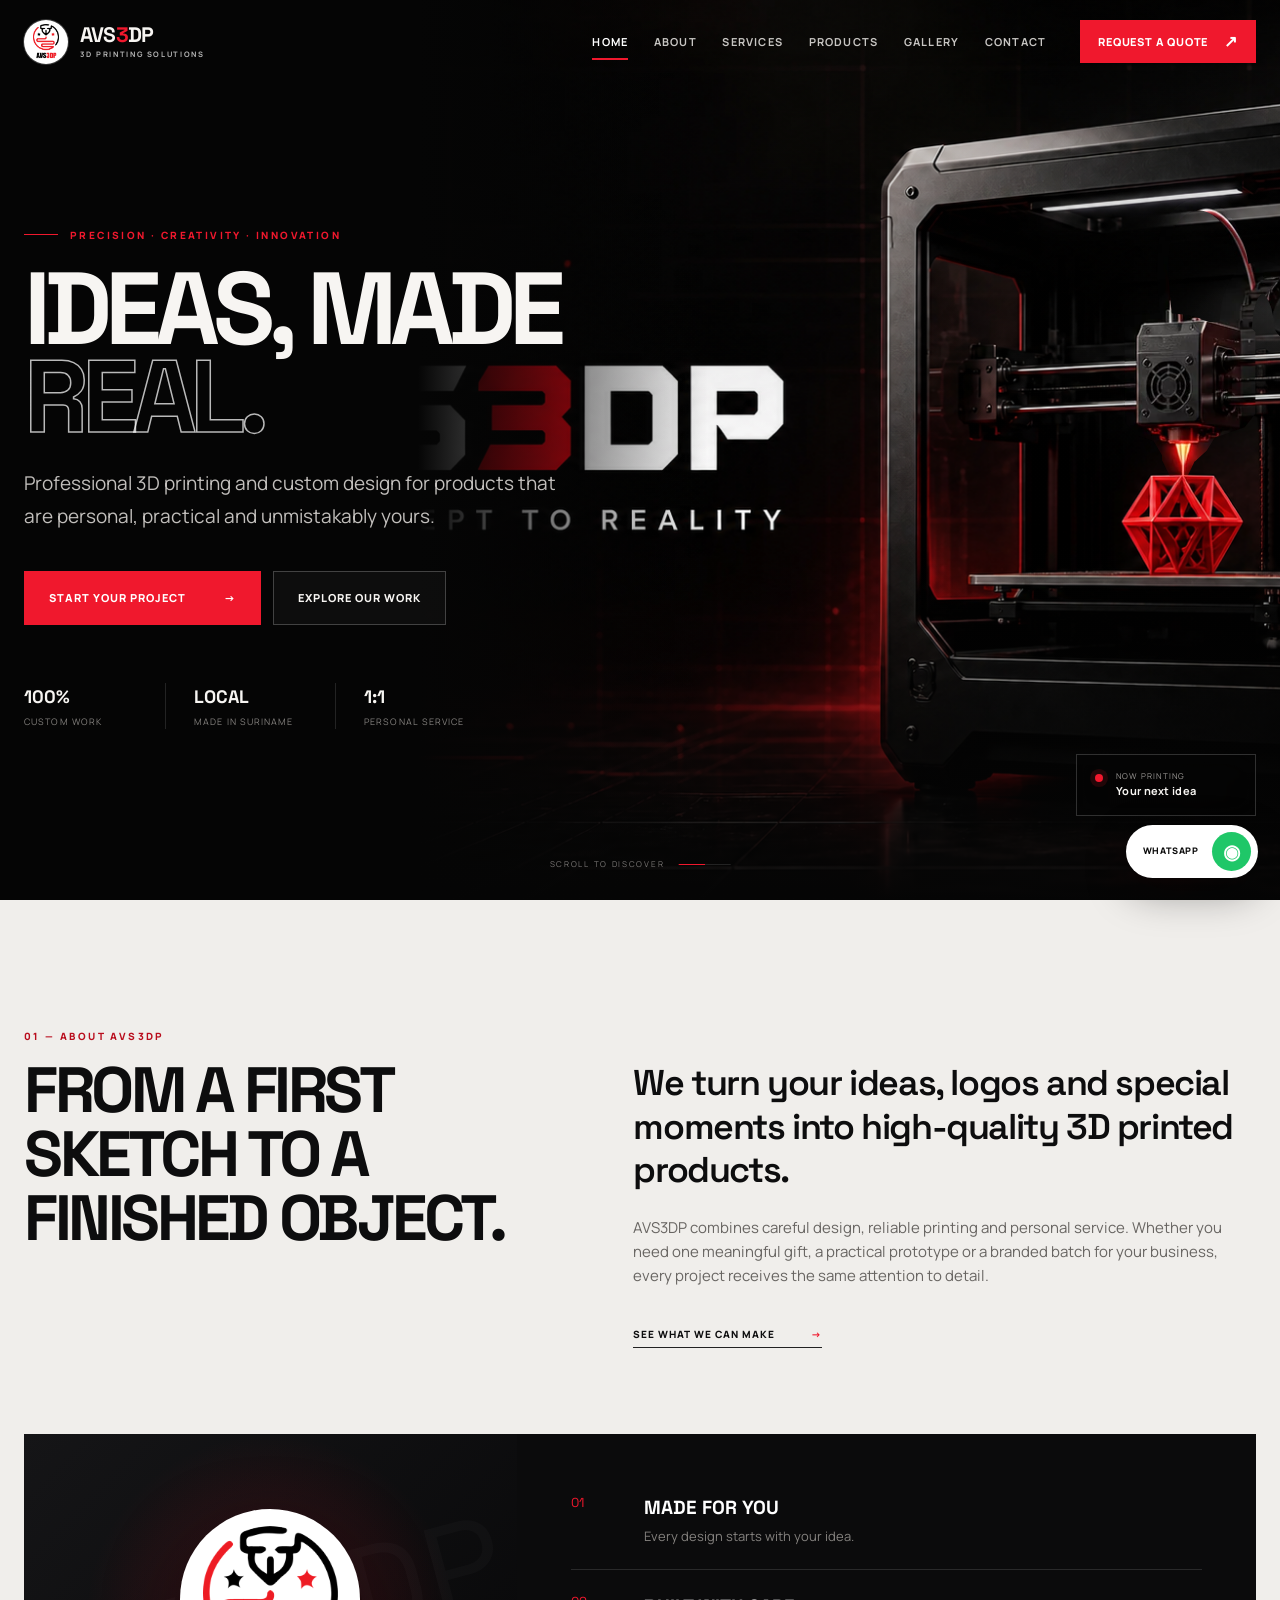
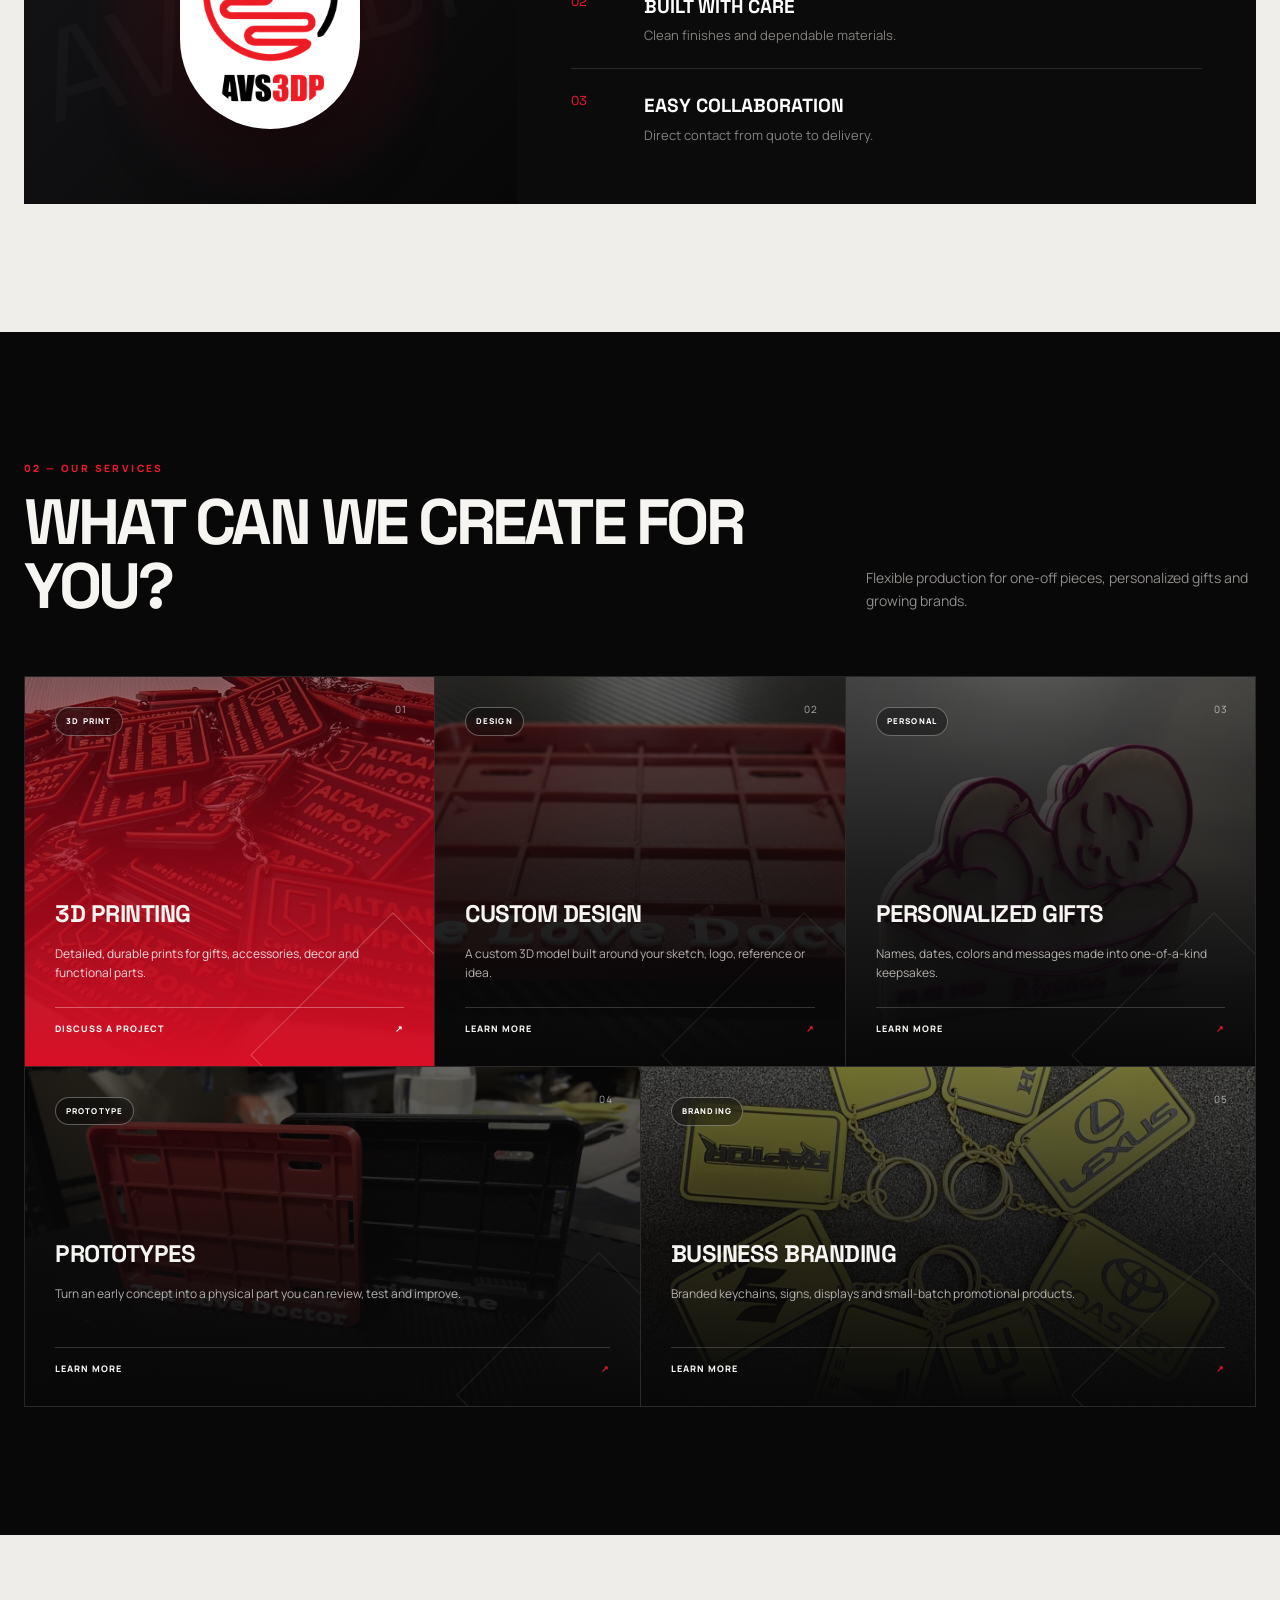
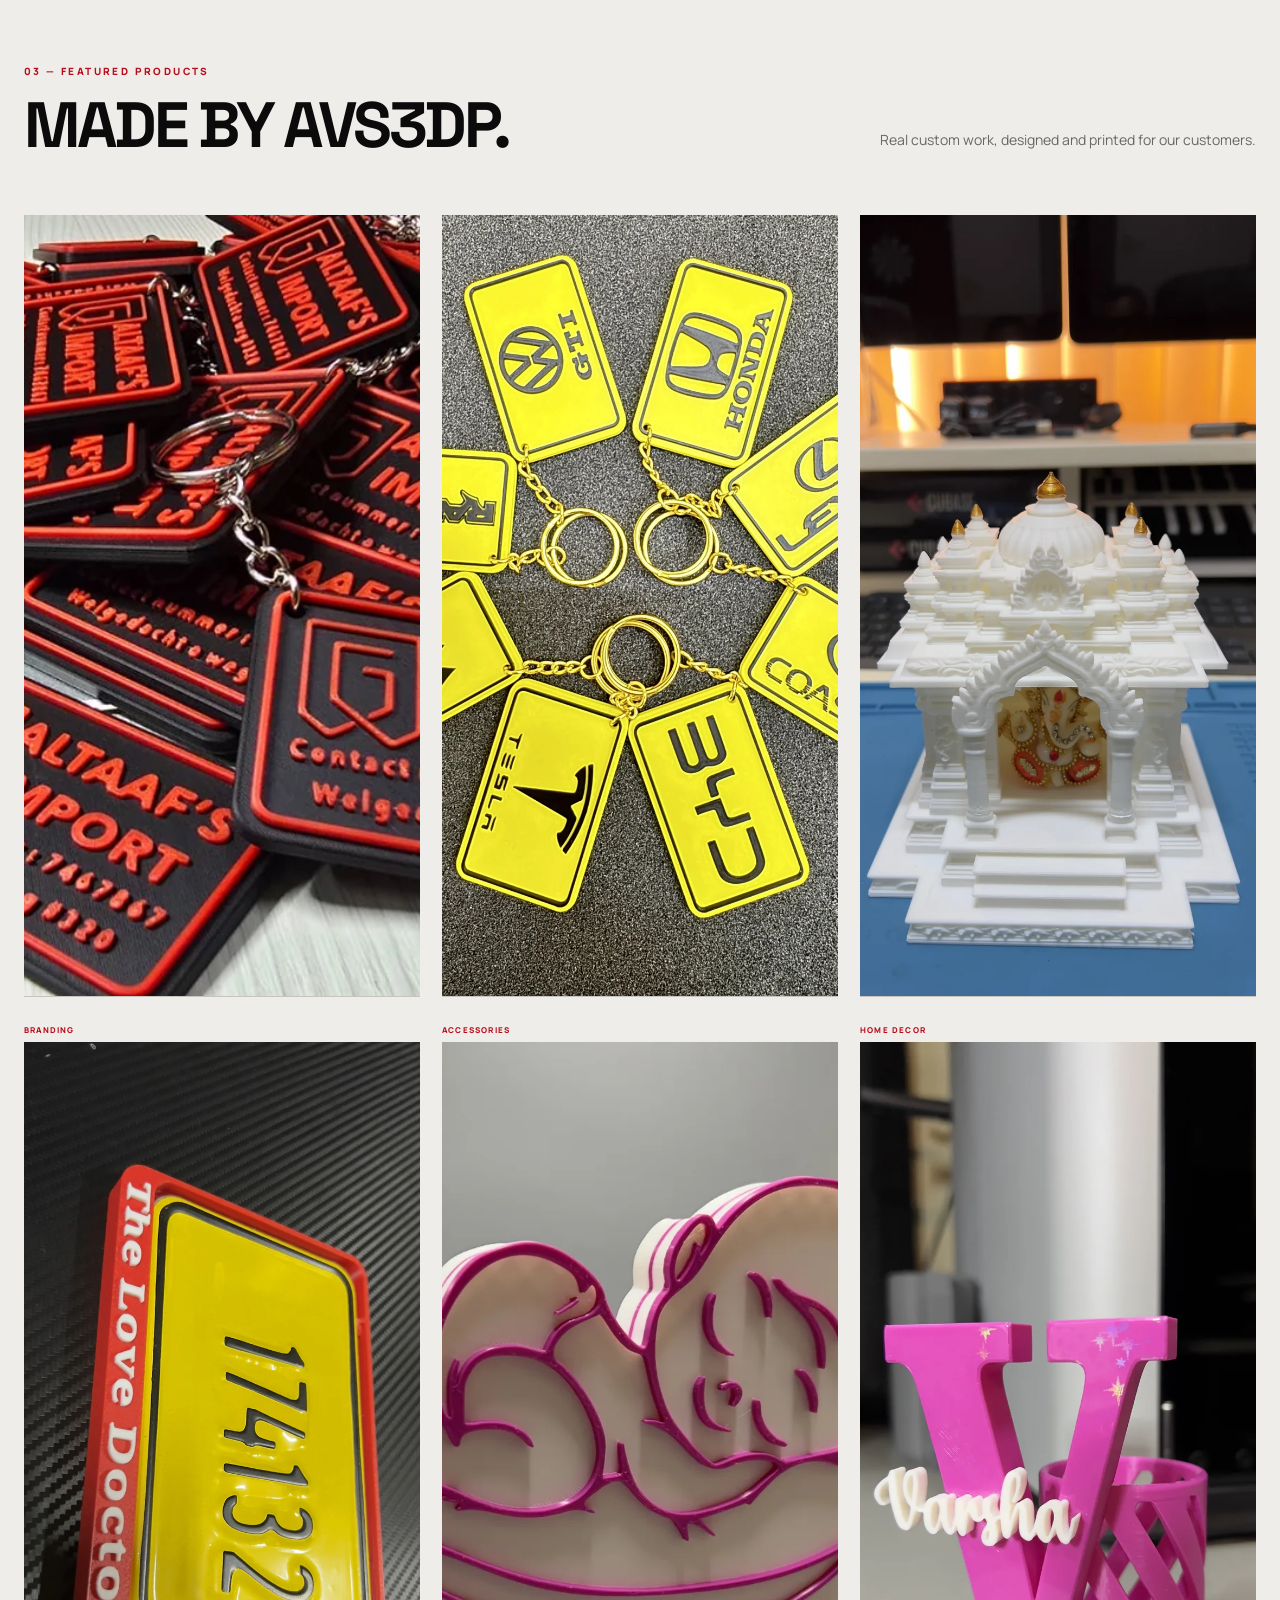
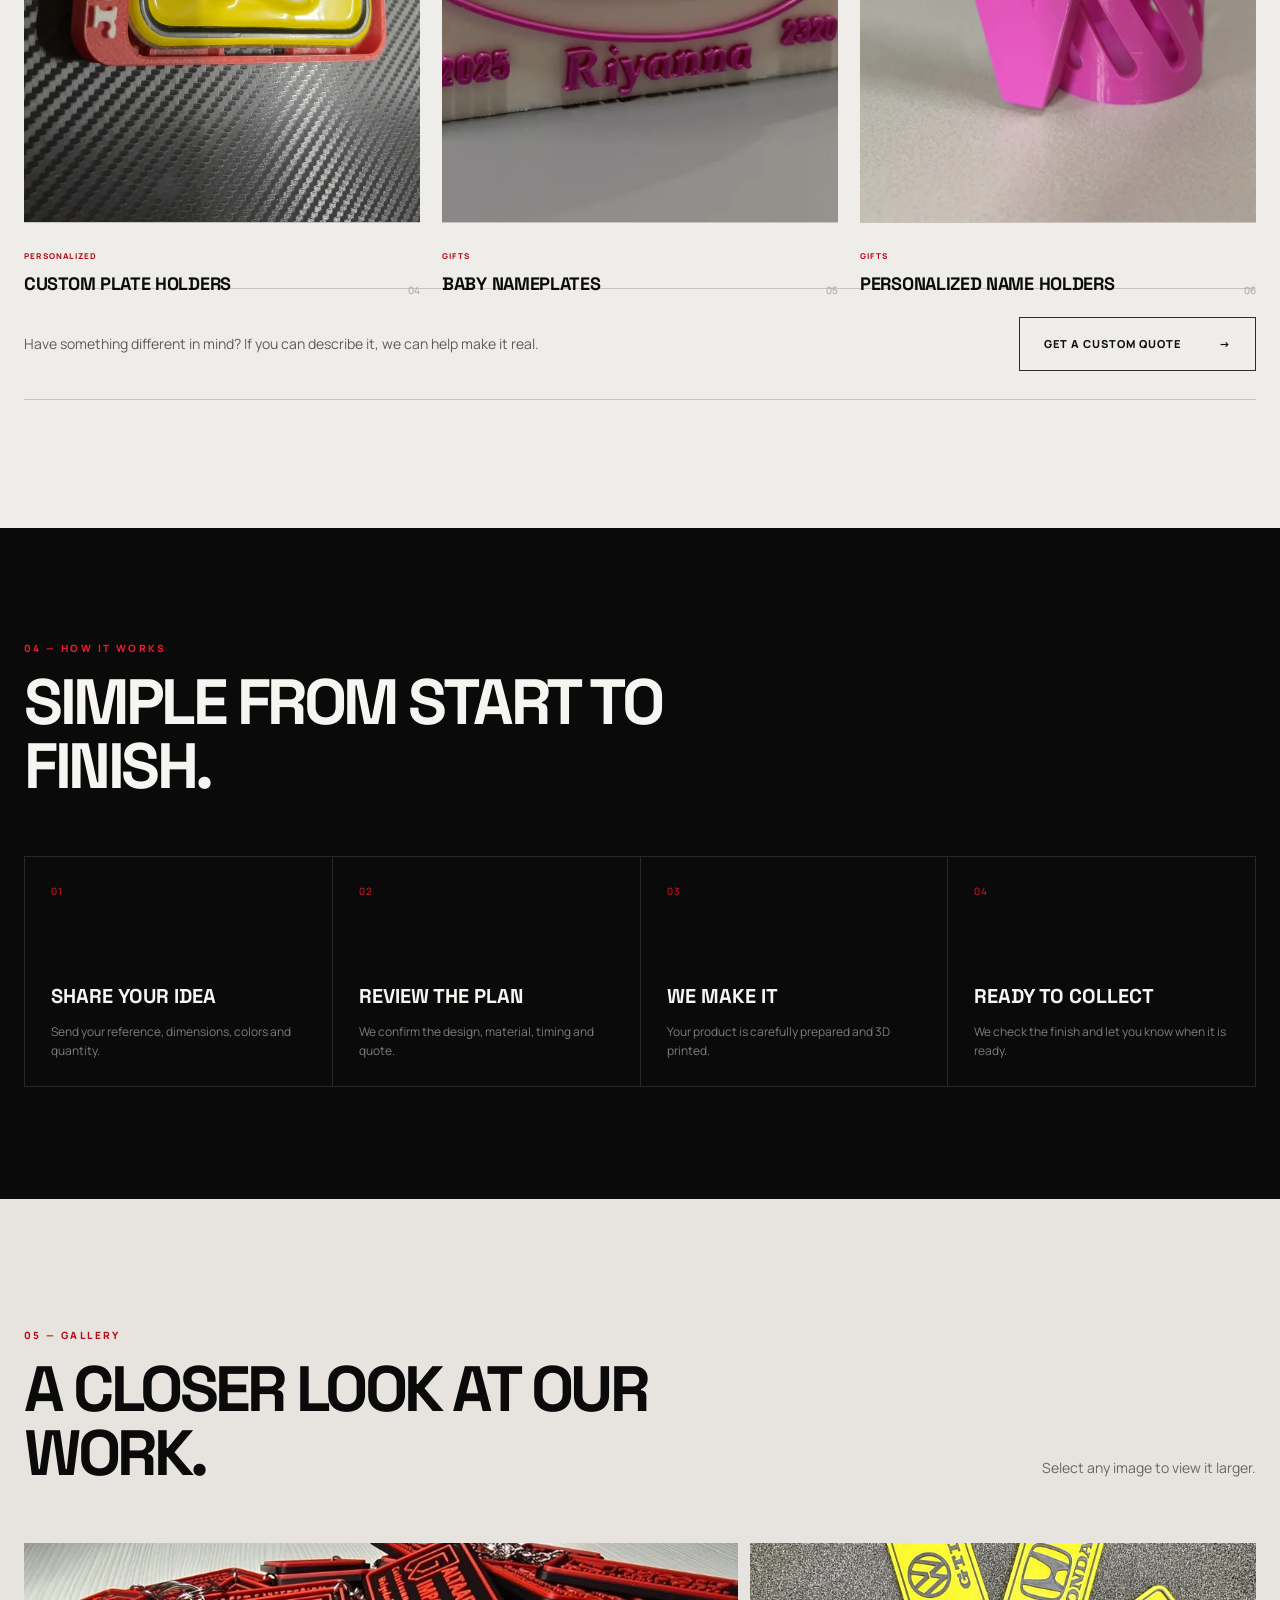
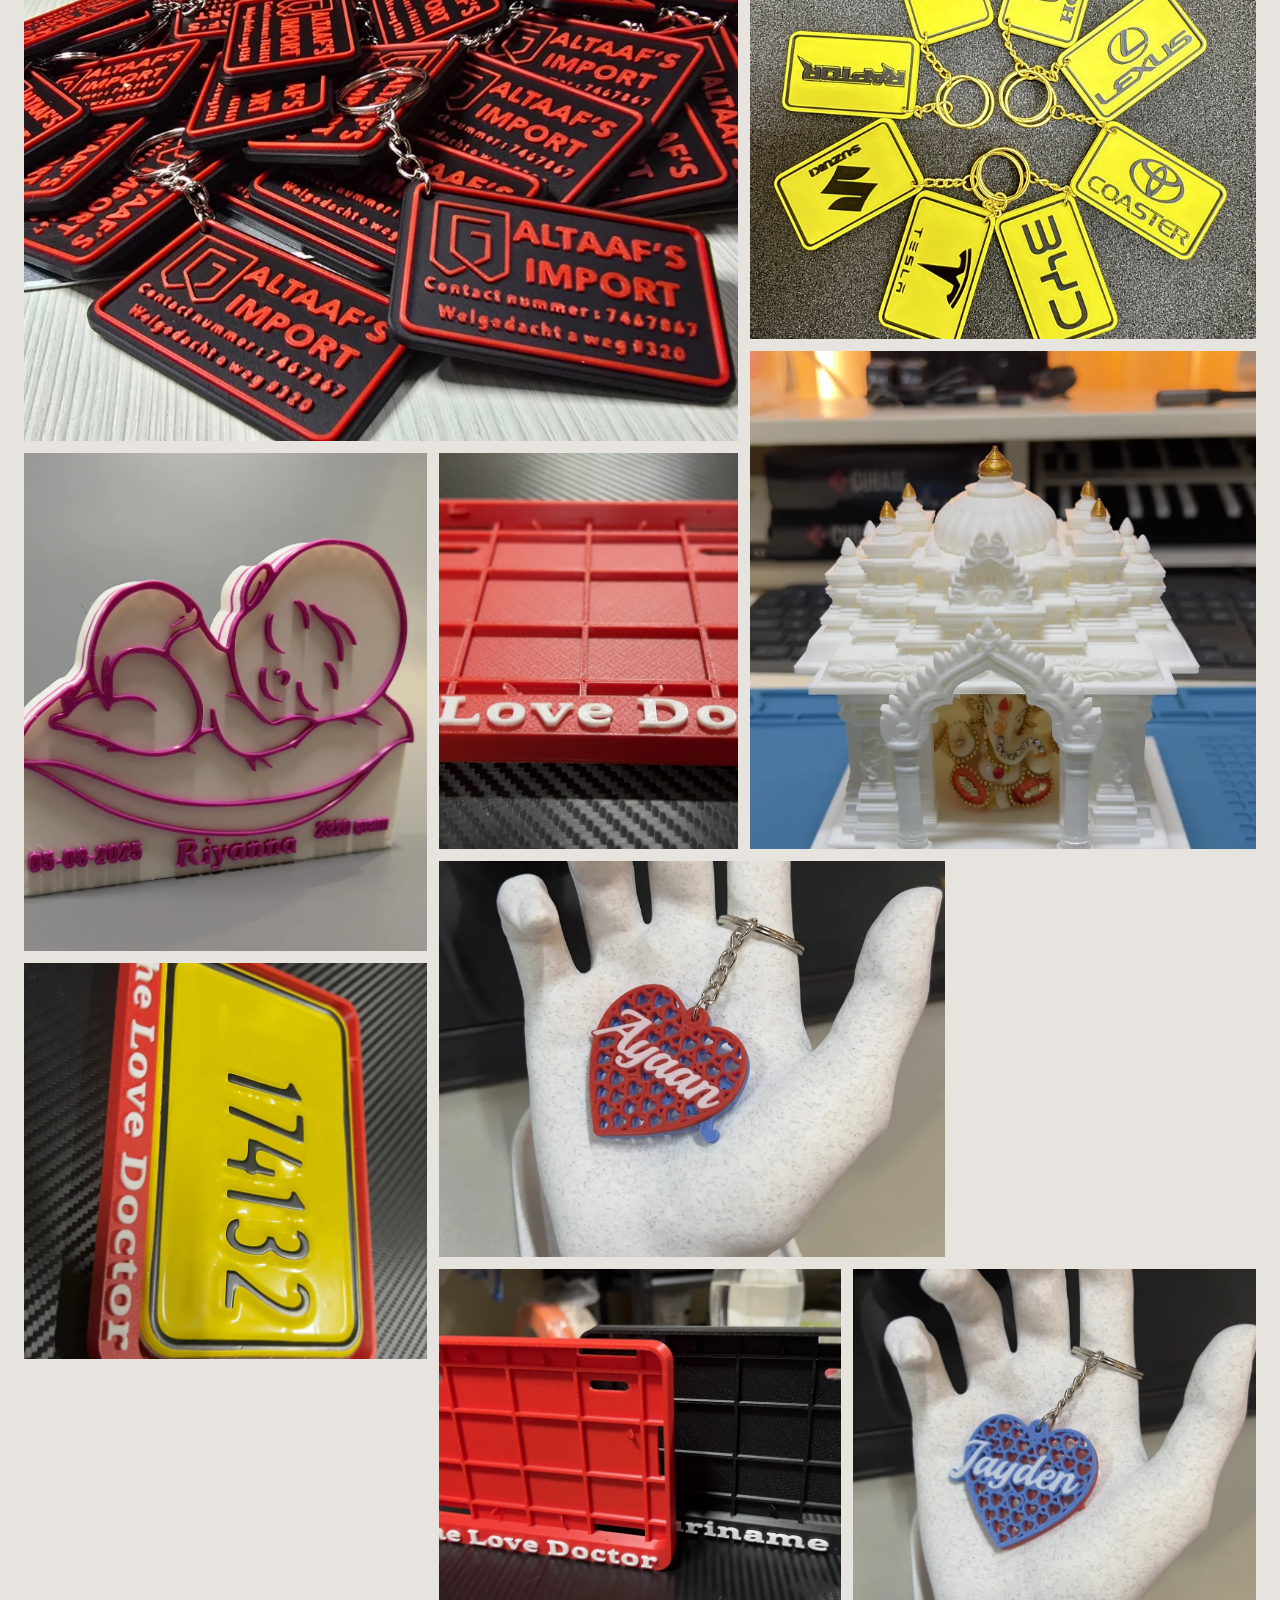
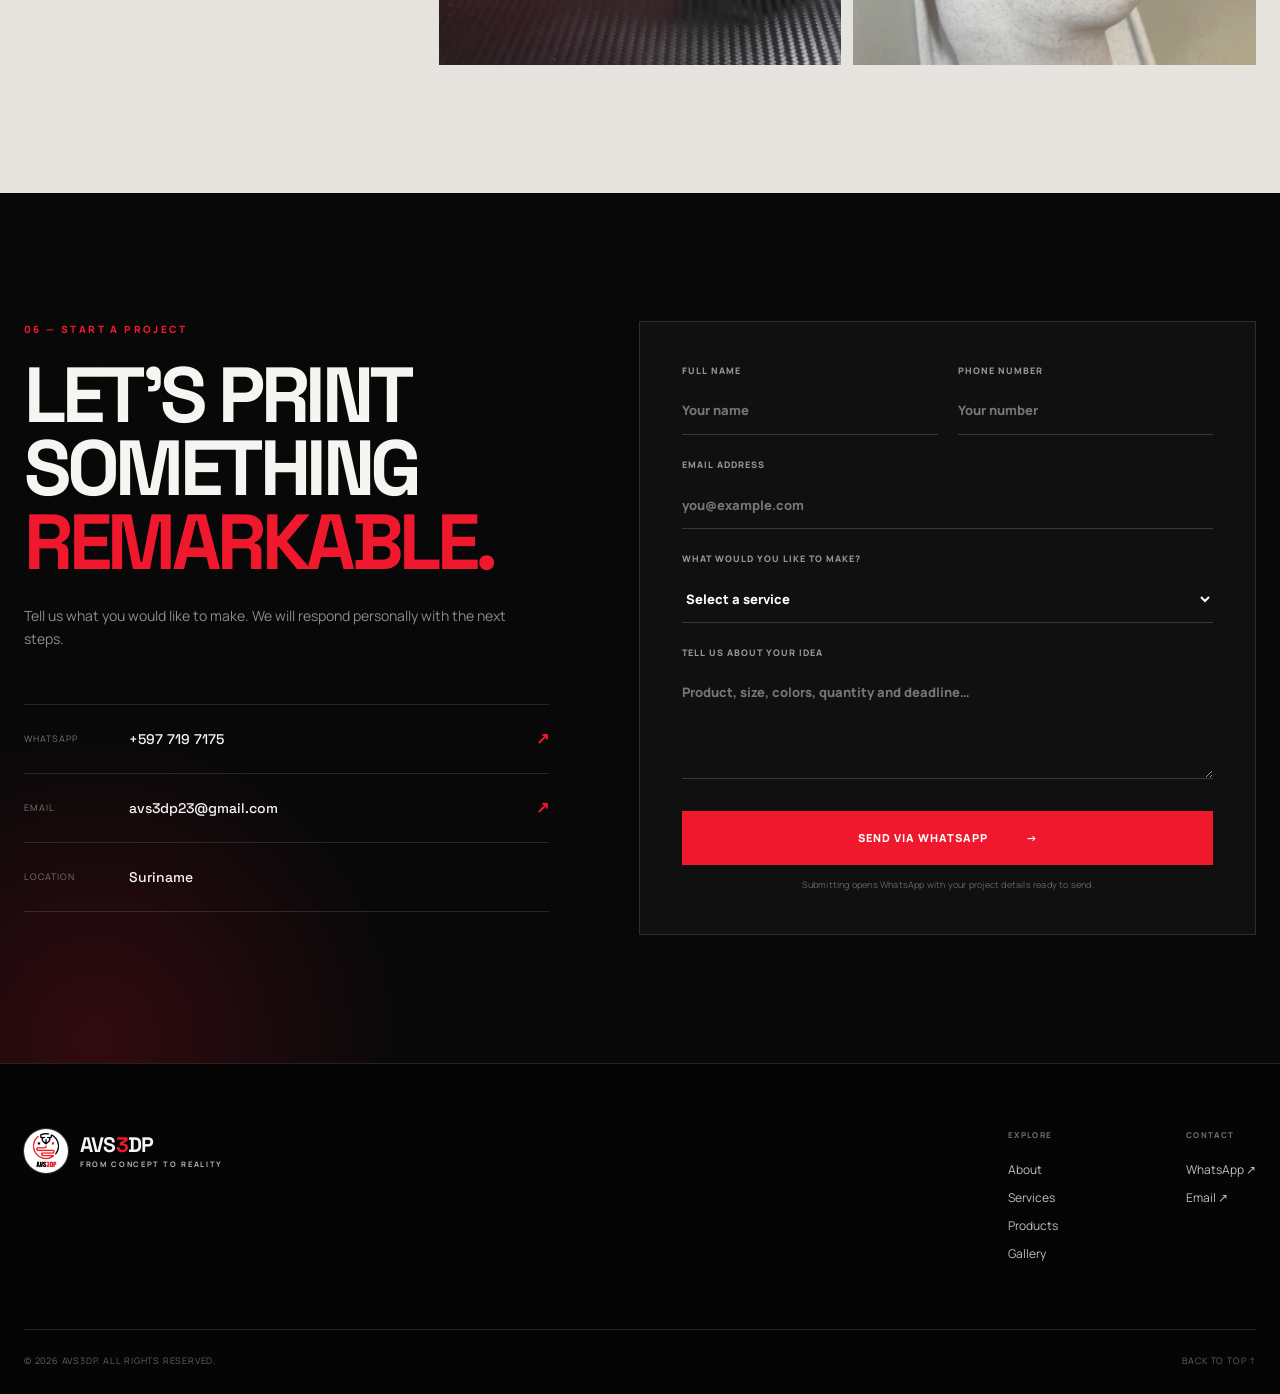
==== commit e60b7be2: "Add files via upload" ====
--- a/index.html
+++ b/index.html
@@ -14,7 +14,7 @@
   <link rel="preconnect" href="https://fonts.googleapis.com">
   <link rel="preconnect" href="https://fonts.gstatic.com" crossorigin>
   <link href="https://fonts.googleapis.com/css2?family=Manrope:wght@400;500;600;700;800&family=Space+Grotesk:wght@500;600;700&display=swap" rel="stylesheet">
-  <link rel="stylesheet" href="style.css?v=5">
+  <link rel="stylesheet" href="style.css?v=6">
 </head>
 <body>
   <a class="skip-link" href="#main">Skip to content</a>
@@ -38,7 +38,7 @@
           <div class="hero-actions"><a class="button button-primary" href="#contact">Start your project <span>→</span></a><a class="button button-ghost" href="#products">Explore our work</a></div>
           <div class="hero-proof" aria-label="Service highlights"><div><strong>100%</strong><span>Custom work</span></div><div><strong>Local</strong><span>Made in Suriname</span></div><div><strong>1:1</strong><span>Personal service</span></div></div>
         </div>
-        <div class="hero-visual reveal" data-delay="1"><div class="hero-image-frame"><img class="hero-background" src="images/avs3dp-hero-clean.png" alt="Modern 3D printer creating a red geometric object"><div class="exact-nozzle-motion" aria-hidden="true"><img class="original-nozzle-sprite" src="images/avs3dp-original-nozzle.svg" alt=""></div><div class="print-status"><i></i><span>Now printing</span><strong>Your next idea</strong></div></div><div class="hero-index" aria-hidden="true"><span>AVS</span><b>3DP</b></div></div>
+        <div class="hero-visual reveal" data-delay="1"><div class="hero-image-frame"><img class="hero-background" src="images/avs3dp-hero-clean.png" alt="Modern 3D printer creating a red geometric object"><div class="exact-nozzle-motion" aria-hidden="true"><span class="original-nozzle-sprite"></span></div><div class="print-status"><i></i><span>Now printing</span><strong>Your next idea</strong></div></div><div class="hero-index" aria-hidden="true"><span>AVS</span><b>3DP</b></div></div>
       </div>
       <a class="scroll-cue" href="#about"><span>Scroll to discover</span><i></i></a>
     </section>
--- a/style.css
+++ b/style.css
@@ -78,9 +78,9 @@
 .hero-visual { position: absolute; z-index: 0; inset: 0 -10vw 0 32%; }
 .hero-image-frame { width: 100%; height: 100%; overflow: hidden; position: relative; }
 .hero-image-frame::after { content: ""; position: absolute; inset: 0; background: linear-gradient(90deg, #050505 0%, transparent 30%), linear-gradient(180deg, rgba(5,5,5,.18), transparent 60%, #050505); pointer-events: none; }
-.hero-background, .original-nozzle-sprite { position: absolute; inset: 0; width: 100%; height: 100%; max-width: none; object-fit: cover; object-position: 58% center; transform: scale(1.02); }
+.hero-background { position: absolute; inset: 0; width: 100%; height: 100%; max-width: none; object-fit: cover; object-position: 58% center; transform: scale(1.02); }
 .exact-nozzle-motion { position: absolute; z-index: 1; inset: 0; pointer-events: none; animation: original-nozzle-scan 3.8s cubic-bezier(.55,.05,.35,.95) infinite alternate; will-change: transform; }
-.original-nozzle-sprite { user-select: none; filter: drop-shadow(0 0 4px rgba(255,55,35,.16)); }
+.original-nozzle-sprite { position: absolute; inset: 0; display: block; background: url("/images/avs3dp-hero.webp") 58% center / cover no-repeat; -webkit-mask: url("/images/avs3dp-original-nozzle.svg") 58% center / cover no-repeat; mask: url("/images/avs3dp-original-nozzle.svg") 58% center / cover no-repeat; transform: scale(1.02); user-select: none; filter: drop-shadow(0 0 4px rgba(255,55,35,.16)); }
 @keyframes original-nozzle-scan { 0% { transform: translateX(-13px); } 34% { transform: translateX(9px); } 62% { transform: translateX(-5px); } 100% { transform: translateX(13px); } }
 .print-status { position: absolute; z-index: 2; right: 10vw; bottom: 84px; display: grid; grid-template-columns: 10px auto; column-gap: 11px; padding: 15px 18px; min-width: 180px; border: 1px solid rgba(255,255,255,.18); background: rgba(5,5,5,.72); backdrop-filter: blur(12px); }
 .print-status i { width: 8px; height: 8px; margin-top: 4px; border-radius: 50%; background: var(--red); box-shadow: 0 0 0 5px rgba(240,24,45,.13); animation: pulse 1.8s infinite; }
@@ -262,7 +262,8 @@
   .main-nav a::after { display: none; }
   .hero { height: auto; min-height: 840px; padding: 120px 0 88px; }
   .hero-visual { inset: 22% -48% 0 8%; opacity: .62; }
-  .hero-background, .original-nozzle-sprite { object-position: 61% center; }
+  .hero-background { object-position: 61% center; }
+  .original-nozzle-sprite { background-position: 61% center; -webkit-mask-position: 61% center; mask-position: 61% center; }
   .hero::before { background: linear-gradient(90deg, #050505 0%, rgba(5,5,5,.89) 60%, rgba(5,5,5,.32)), linear-gradient(180deg, #050505 0%, transparent 50%, #050505 94%); }
   .hero-copy { align-self: start; padding-top: 0; }
   .hero h1 { font-size: clamp(66px, 16vw, 110px); letter-spacing: -5px; }
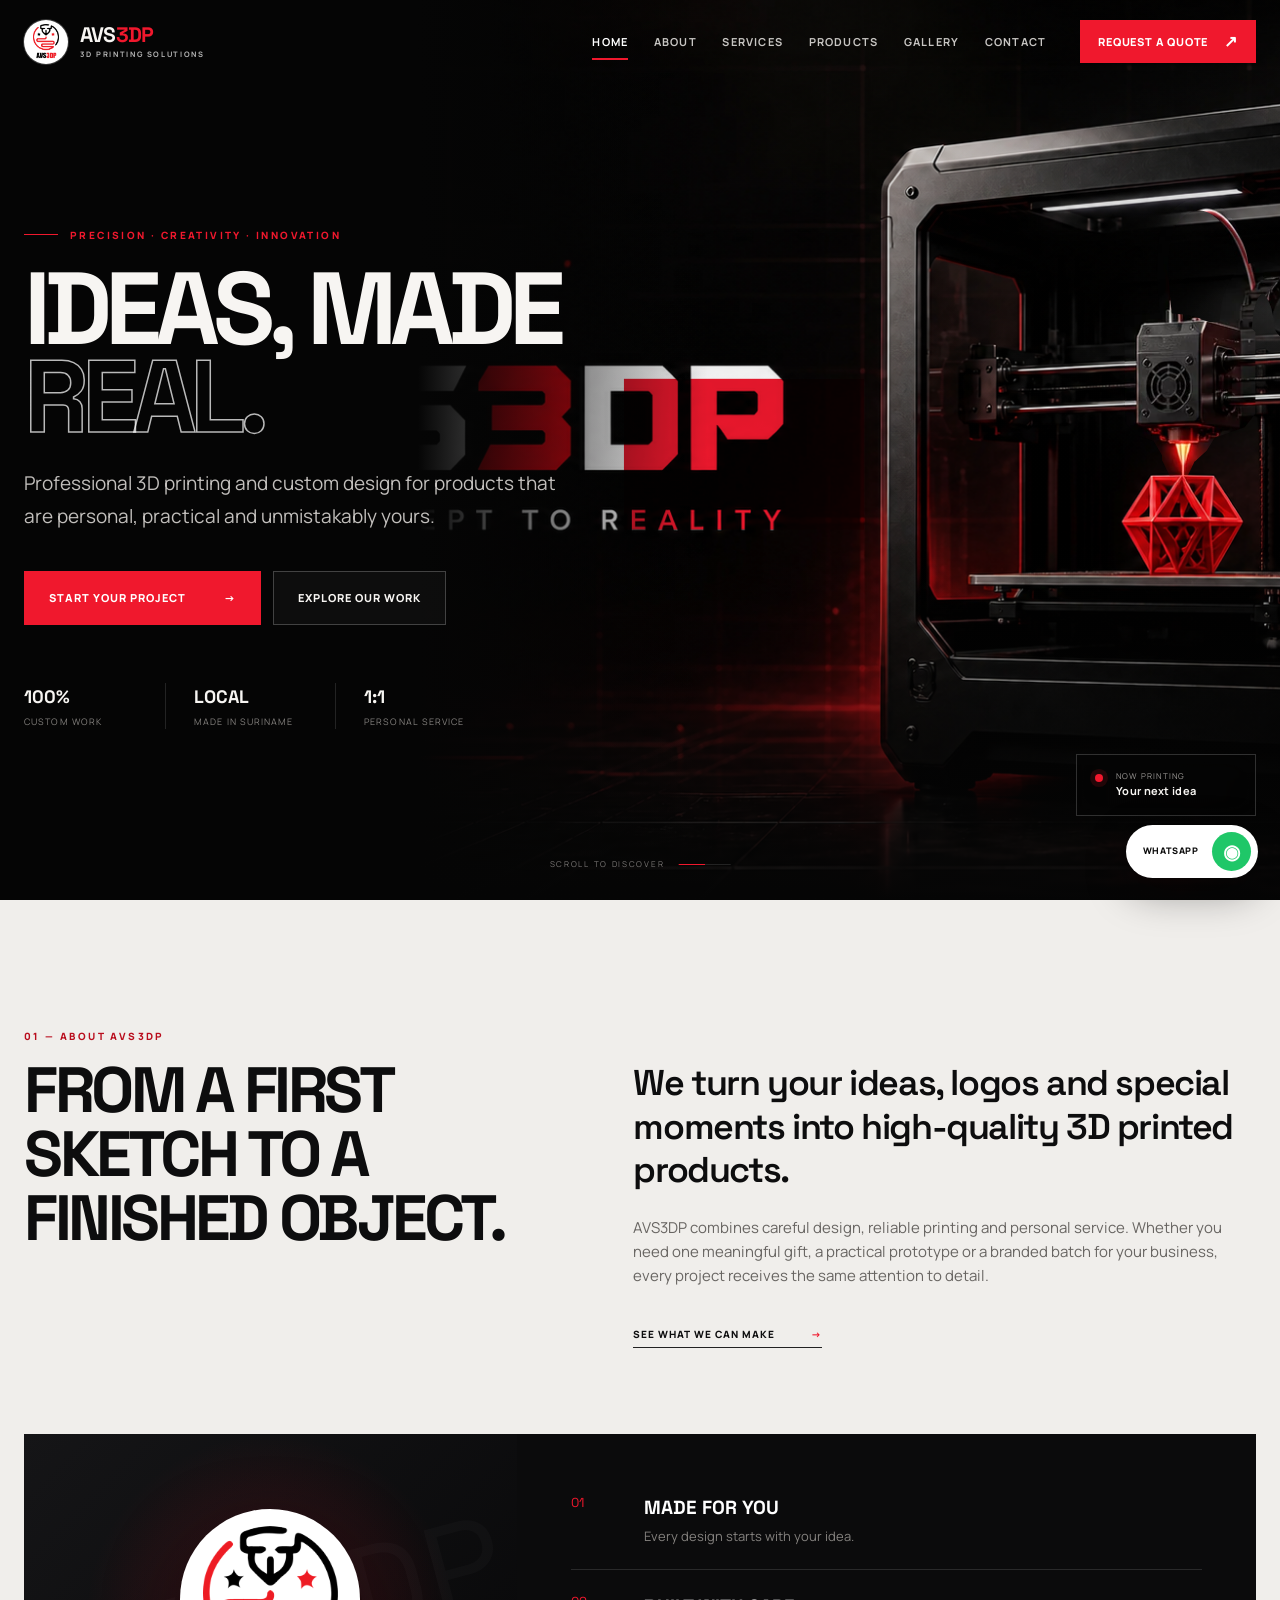
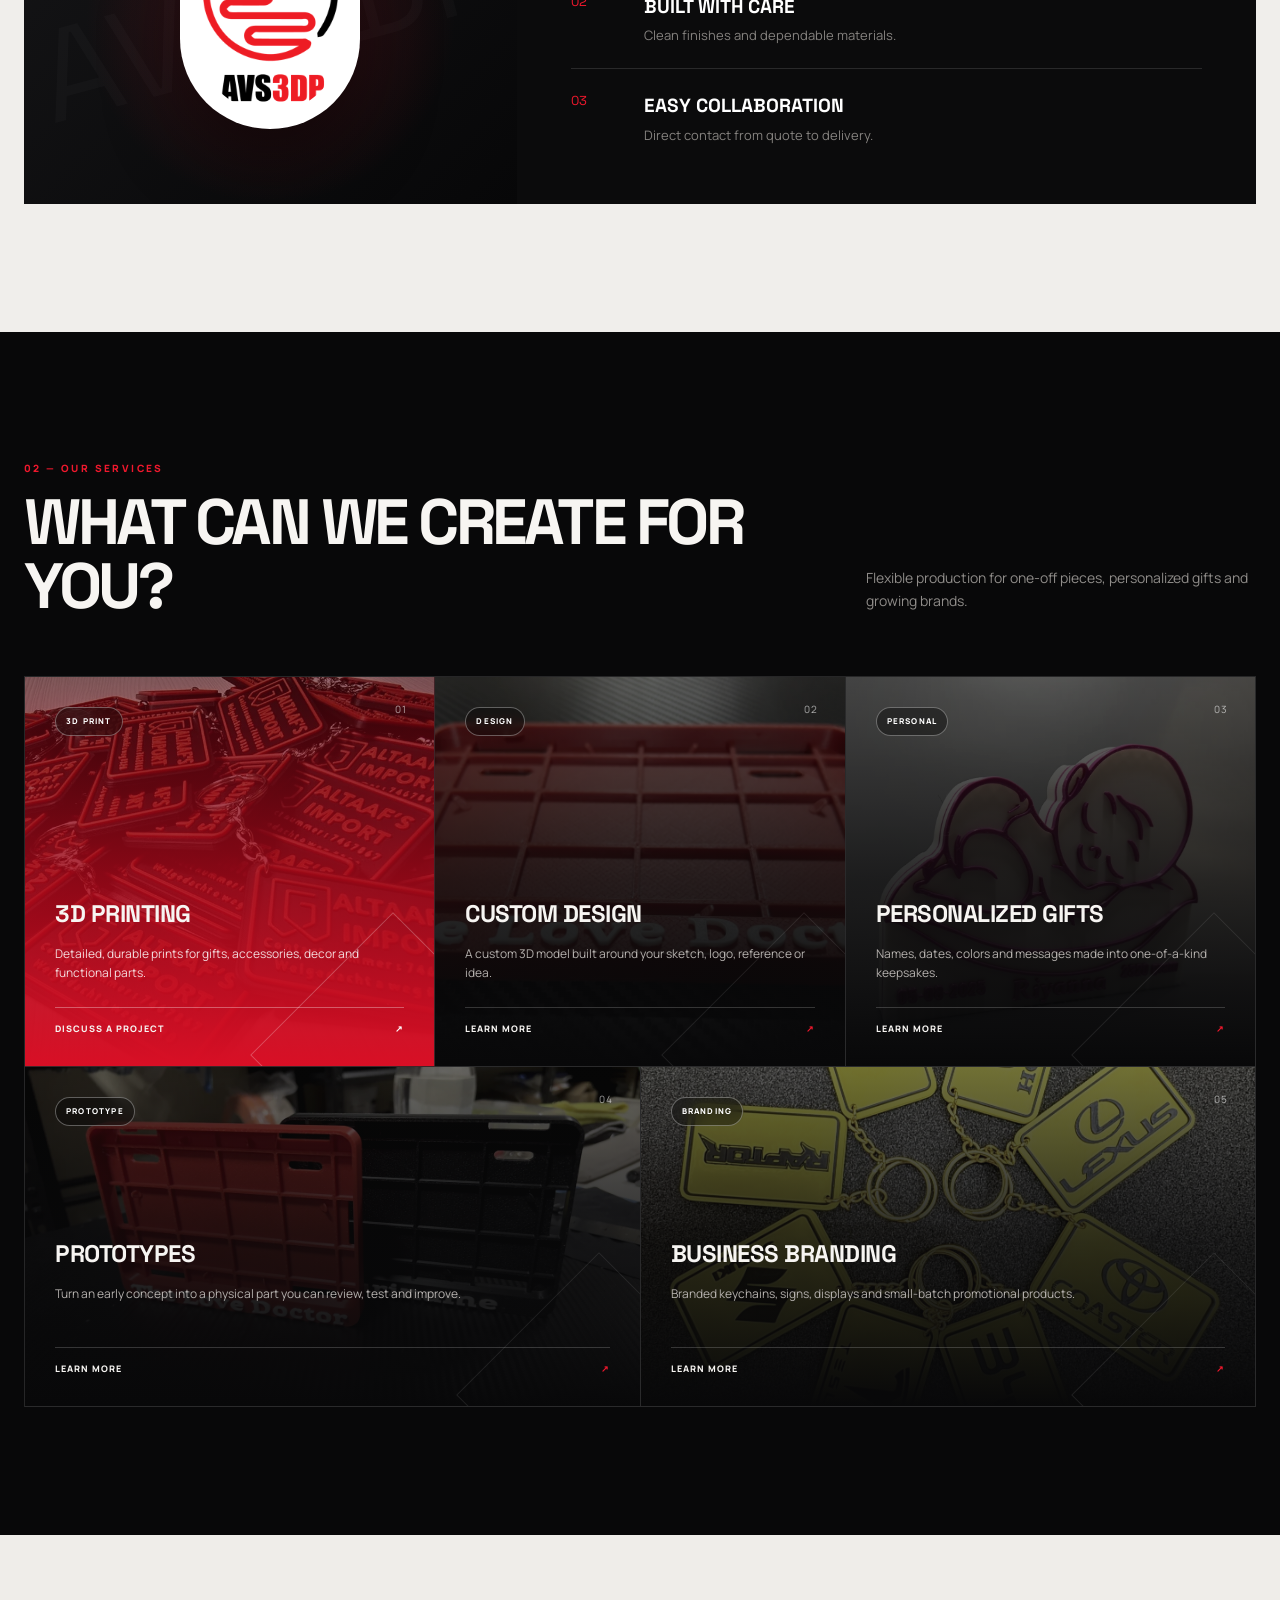
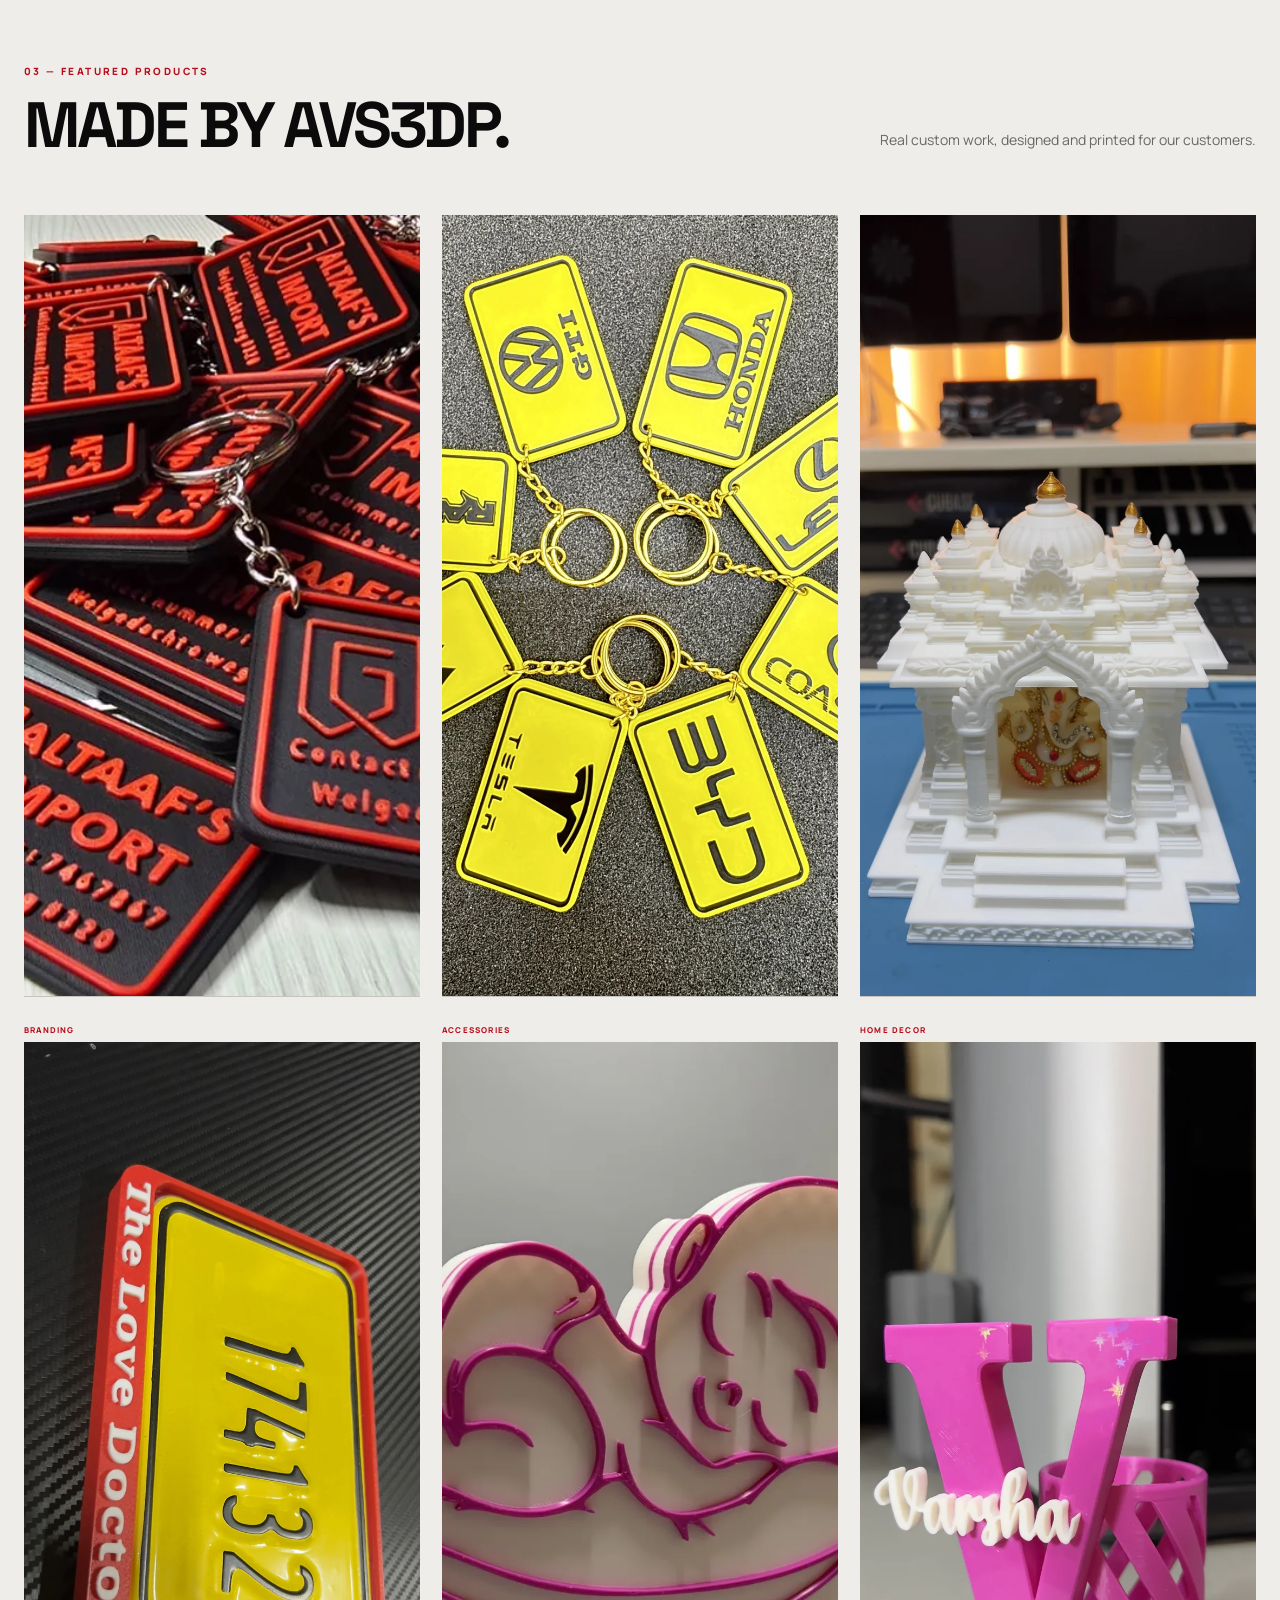
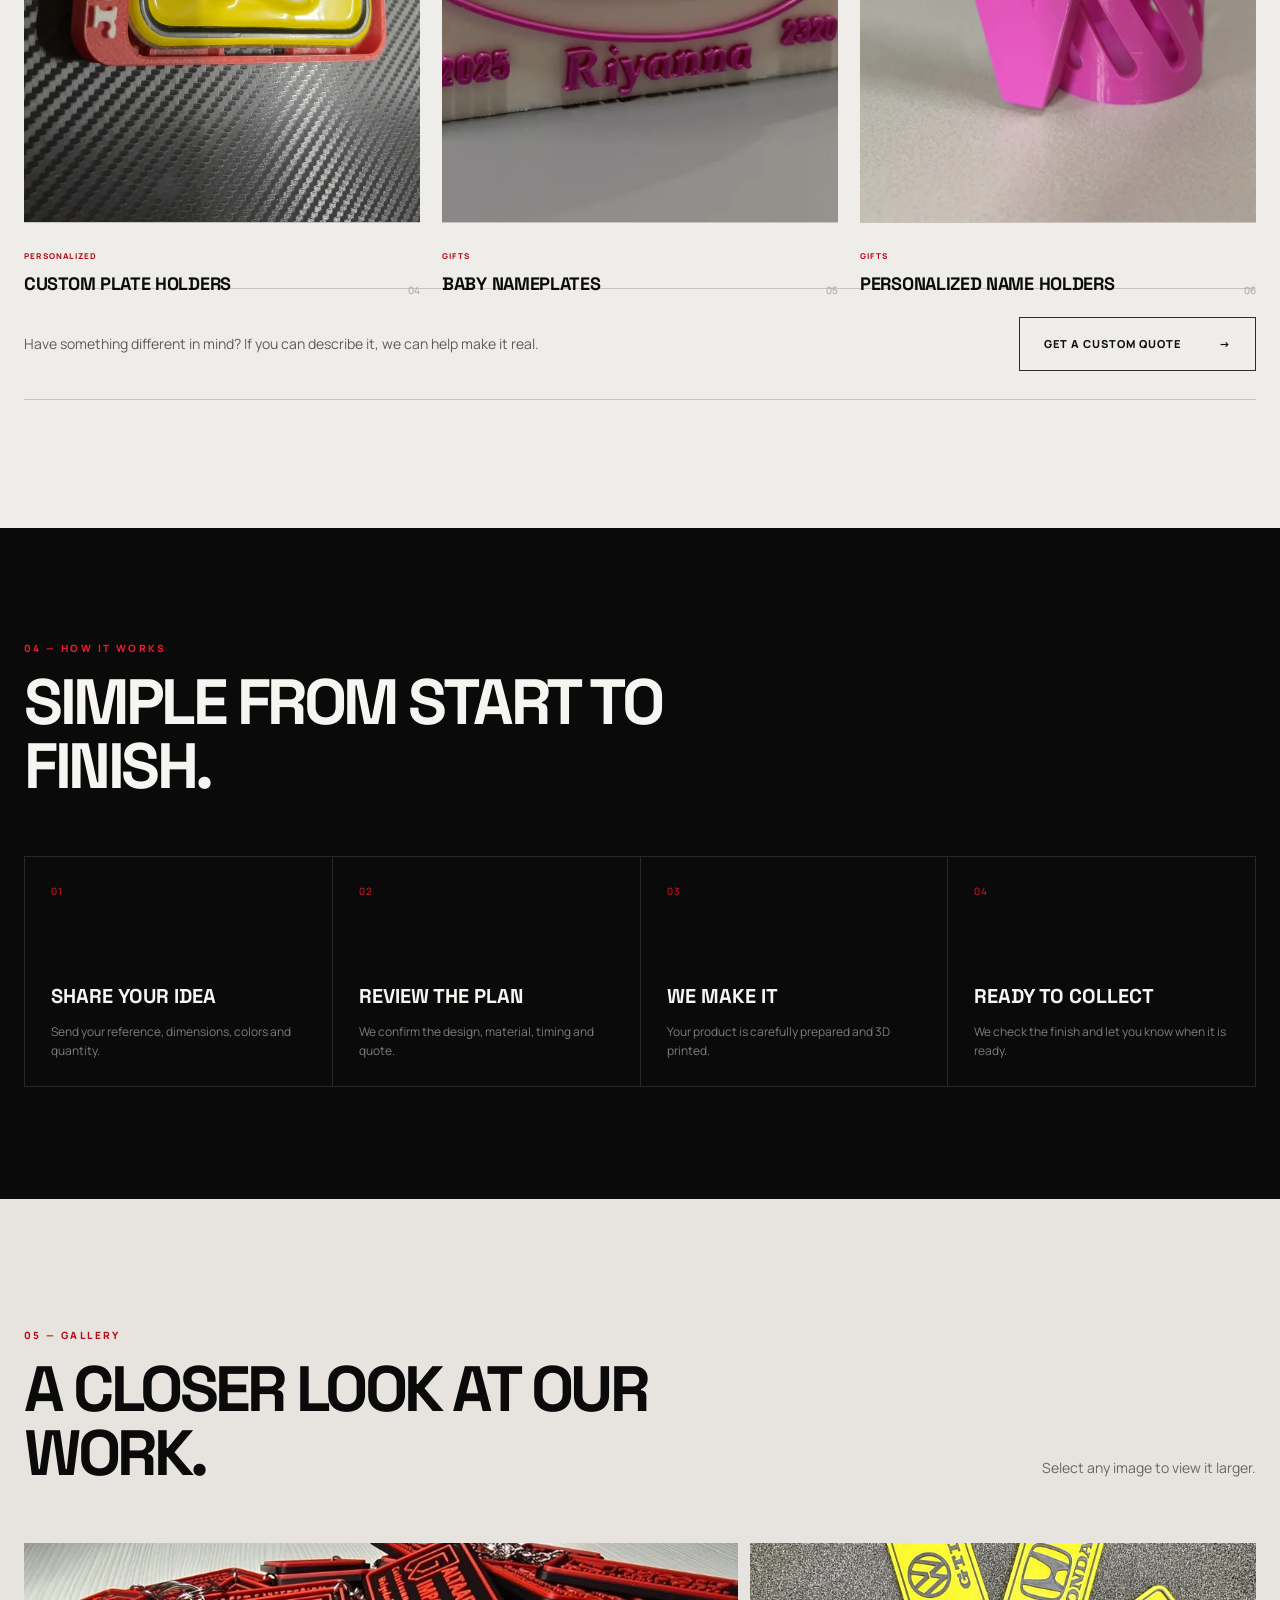
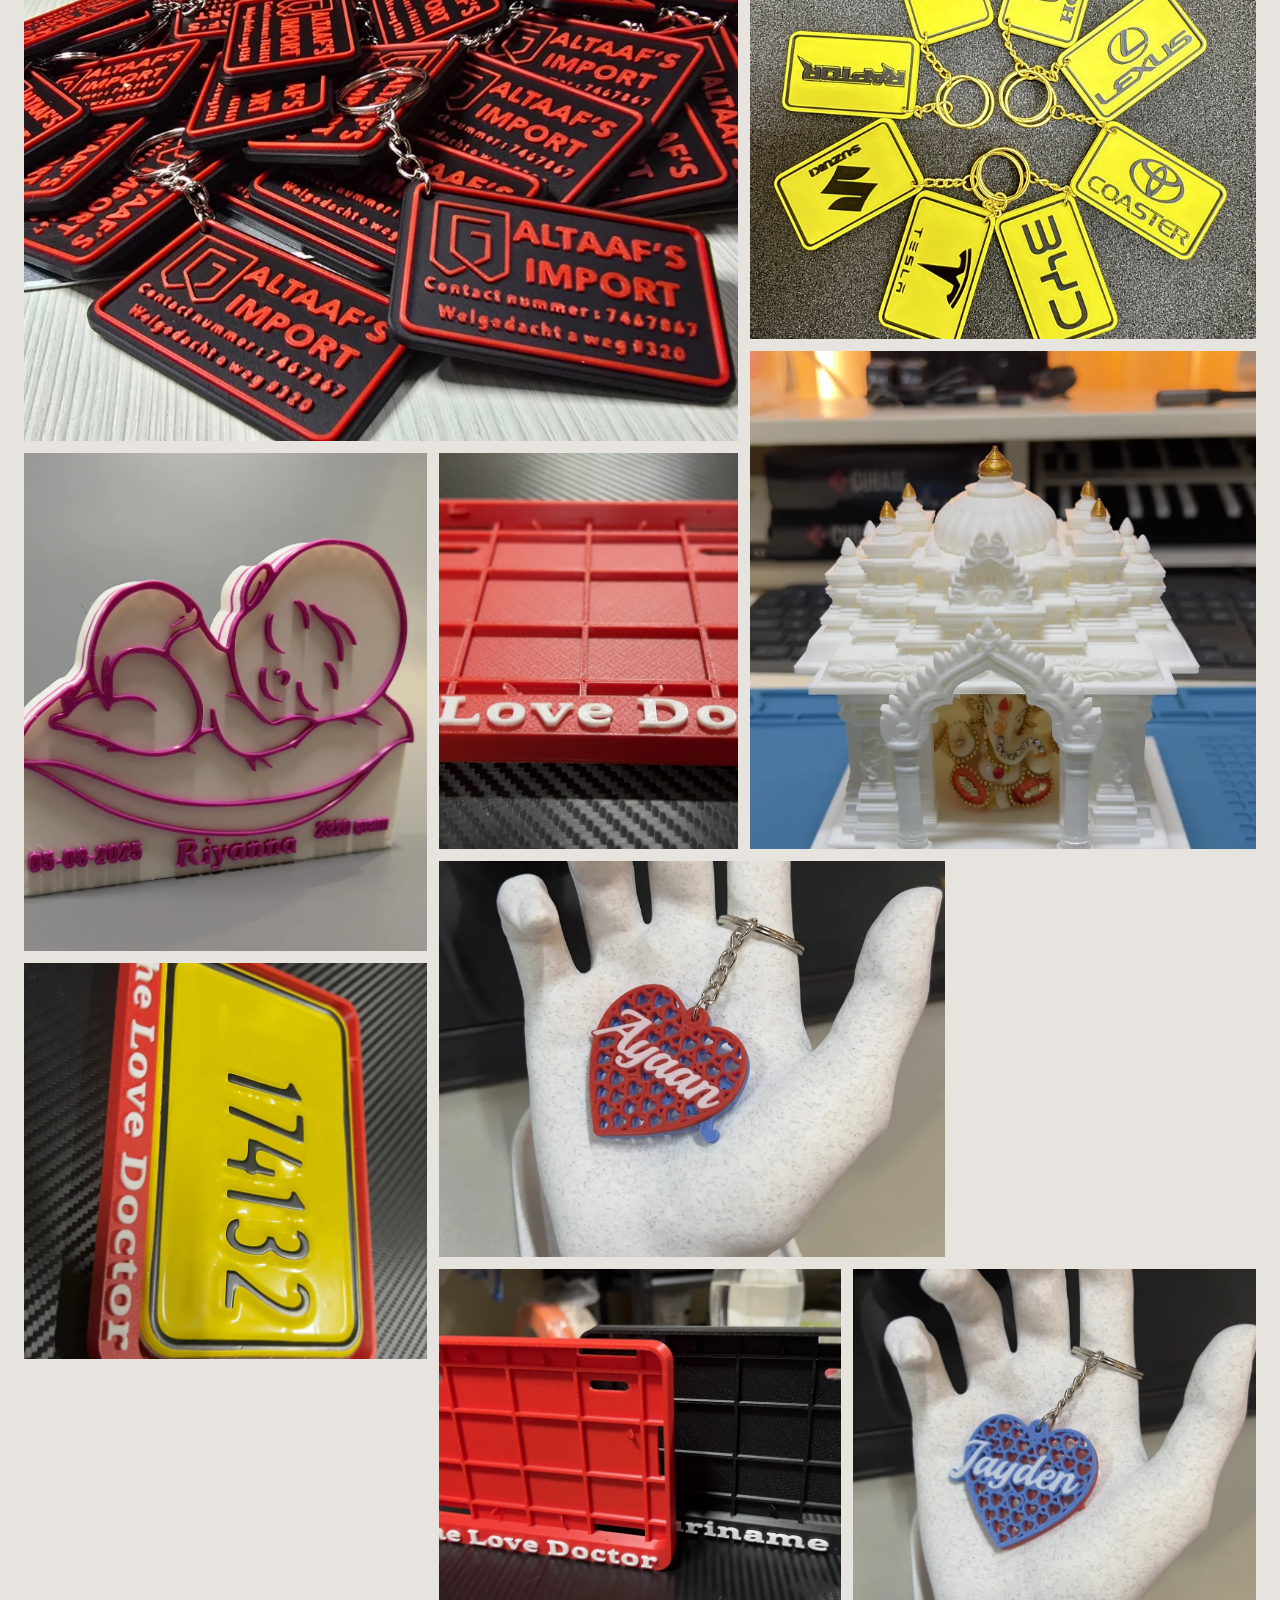
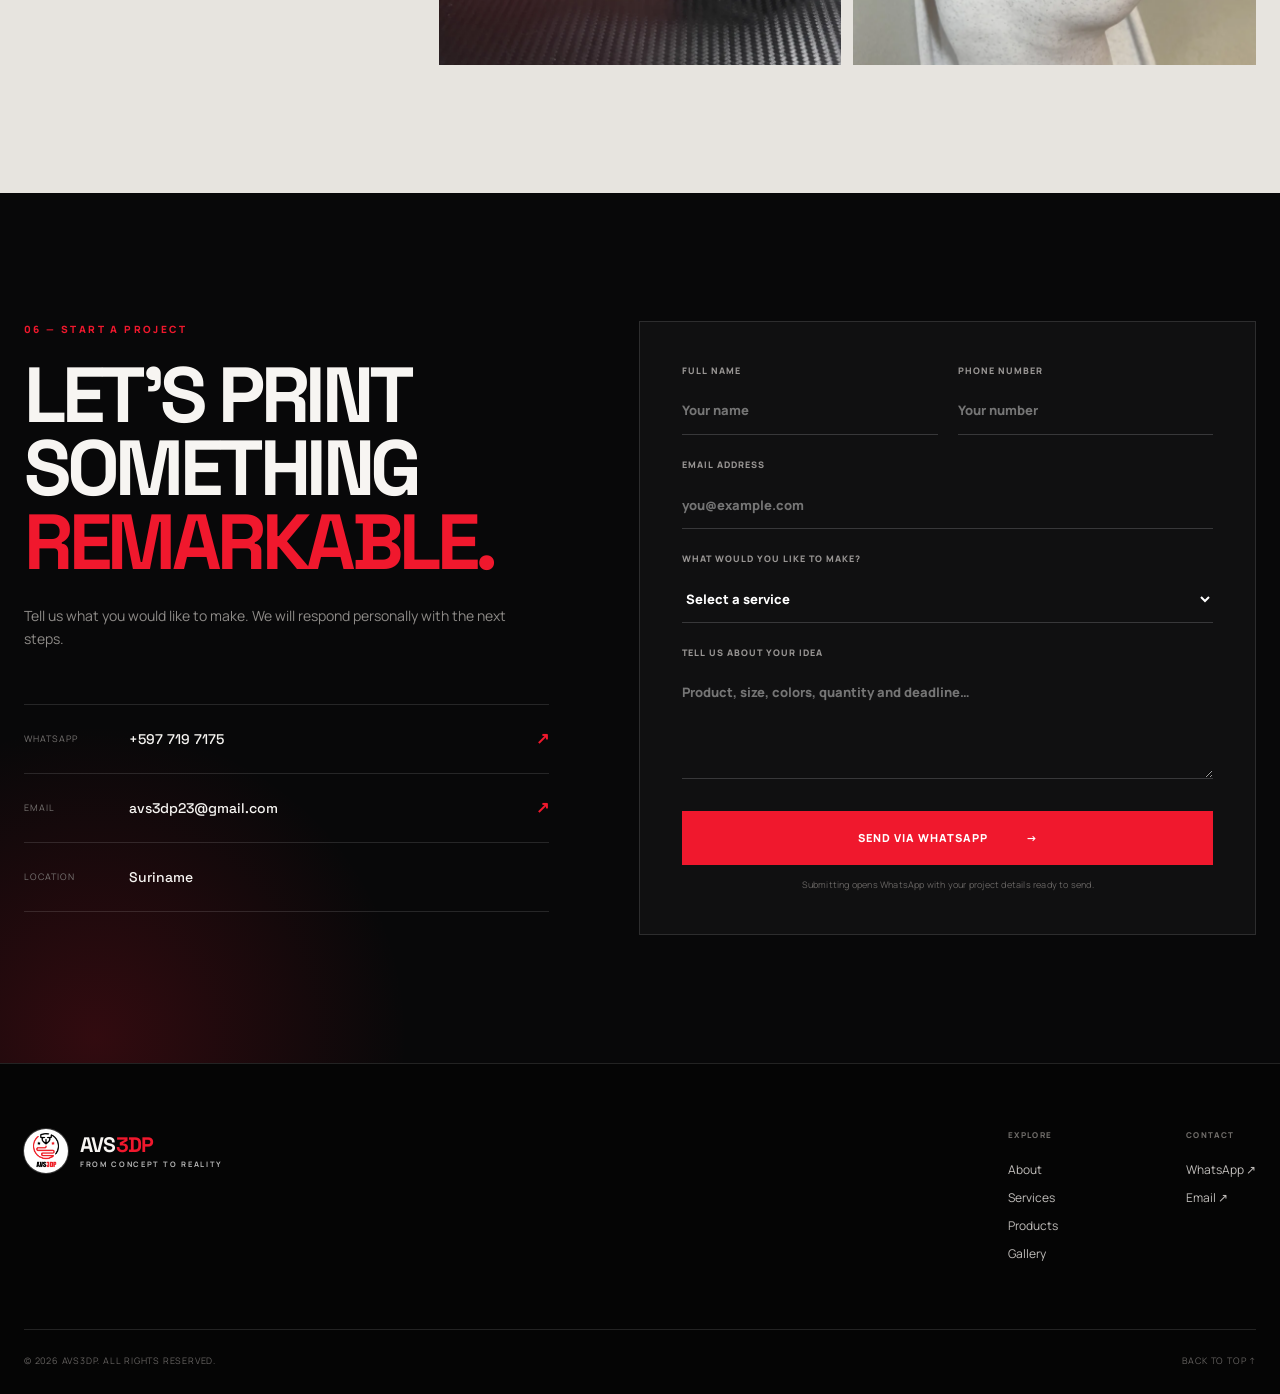
==== commit c9951948: "Add files via upload" ====
--- a/index.html
+++ b/index.html
@@ -14,13 +14,13 @@
   <link rel="preconnect" href="https://fonts.googleapis.com">
   <link rel="preconnect" href="https://fonts.gstatic.com" crossorigin>
   <link href="https://fonts.googleapis.com/css2?family=Manrope:wght@400;500;600;700;800&family=Space+Grotesk:wght@500;600;700&display=swap" rel="stylesheet">
-  <link rel="stylesheet" href="style.css?v=6">
+  <link rel="stylesheet" href="style.css?v=7">
 </head>
 <body>
   <a class="skip-link" href="#main">Skip to content</a>
   <header class="site-header" data-header>
     <div class="shell nav-shell">
-      <a class="brand" href="#home" aria-label="AVS3DP home"><span class="brand-mark"><img src="images/avs3dp-logo.png" alt=""></span><span class="brand-type"><strong>AVS<span>3</span>DP</strong><small>3D PRINTING SOLUTIONS</small></span></a>
+      <a class="brand" href="#home" aria-label="AVS3DP home"><span class="brand-mark"><img src="images/avs3dp-logo.png" alt=""></span><span class="brand-type"><strong>AVS<span>3DP</span></strong><small>3D PRINTING SOLUTIONS</small></span></a>
       <button class="menu-toggle" type="button" aria-expanded="false" aria-controls="main-nav" data-menu-toggle><span></span><span></span><span></span><span class="sr-only">Open menu</span></button>
       <nav class="main-nav" id="main-nav" aria-label="Primary navigation" data-nav><a href="#home">Home</a><a href="#about">About</a><a href="#services">Services</a><a href="#products">Products</a><a href="#gallery">Gallery</a><a href="#contact">Contact</a></nav>
       <a class="header-cta" href="#contact">Request a quote <span>↗</span></a>
@@ -38,7 +38,7 @@
           <div class="hero-actions"><a class="button button-primary" href="#contact">Start your project <span>→</span></a><a class="button button-ghost" href="#products">Explore our work</a></div>
           <div class="hero-proof" aria-label="Service highlights"><div><strong>100%</strong><span>Custom work</span></div><div><strong>Local</strong><span>Made in Suriname</span></div><div><strong>1:1</strong><span>Personal service</span></div></div>
         </div>
-        <div class="hero-visual reveal" data-delay="1"><div class="hero-image-frame"><img class="hero-background" src="images/avs3dp-hero-clean.png" alt="Modern 3D printer creating a red geometric object"><div class="exact-nozzle-motion" aria-hidden="true"><span class="original-nozzle-sprite"></span></div><div class="print-status"><i></i><span>Now printing</span><strong>Your next idea</strong></div></div><div class="hero-index" aria-hidden="true"><span>AVS</span><b>3DP</b></div></div>
+        <div class="hero-visual reveal" data-delay="1"><div class="hero-image-frame"><img class="hero-background" src="images/avs3dp-hero-clean.png" alt="Modern 3D printer creating a red geometric object"><span class="hero-logo-color" aria-hidden="true"></span><div class="exact-nozzle-motion" aria-hidden="true"><span class="original-nozzle-sprite"></span></div><div class="print-status"><i></i><span>Now printing</span><strong>Your next idea</strong></div></div><div class="hero-index" aria-hidden="true"><span>AVS</span><b>3DP</b></div></div>
       </div>
       <a class="scroll-cue" href="#about"><span>Scroll to discover</span><i></i></a>
     </section>
@@ -106,7 +106,7 @@
     </section>
   </main>
 
-  <footer class="site-footer"><div class="shell footer-main"><a class="brand footer-brand" href="#home"><span class="brand-mark"><img src="images/avs3dp-logo.png" alt=""></span><span class="brand-type"><strong>AVS<span>3</span>DP</strong><small>FROM CONCEPT TO REALITY</small></span></a><div class="footer-nav"><div><span>Explore</span><a href="#about">About</a><a href="#services">Services</a><a href="#products">Products</a><a href="#gallery">Gallery</a></div><div><span>Contact</span><a href="https://wa.me/5977197175" target="_blank" rel="noreferrer">WhatsApp ↗</a><a href="mailto:avs3dp23@gmail.com">Email ↗</a></div></div></div><div class="shell footer-bottom"><p>© <span data-year></span> AVS3DP. All rights reserved.</p><a href="#home">Back to top ↑</a></div></footer>
+  <footer class="site-footer"><div class="shell footer-main"><a class="brand footer-brand" href="#home"><span class="brand-mark"><img src="images/avs3dp-logo.png" alt=""></span><span class="brand-type"><strong>AVS<span>3DP</span></strong><small>FROM CONCEPT TO REALITY</small></span></a><div class="footer-nav"><div><span>Explore</span><a href="#about">About</a><a href="#services">Services</a><a href="#products">Products</a><a href="#gallery">Gallery</a></div><div><span>Contact</span><a href="https://wa.me/5977197175" target="_blank" rel="noreferrer">WhatsApp ↗</a><a href="mailto:avs3dp23@gmail.com">Email ↗</a></div></div></div><div class="shell footer-bottom"><p>© <span data-year></span> AVS3DP. All rights reserved.</p><a href="#home">Back to top ↑</a></div></footer>
   <a class="whatsapp-float" href="https://wa.me/5977197175?text=Hello%20AVS3DP%2C%20I%20would%20like%20a%20quote." target="_blank" rel="noreferrer" aria-label="Chat with AVS3DP on WhatsApp"><span>WhatsApp</span><b>◉</b></a>
   <dialog class="lightbox" id="lightbox"><button type="button" data-lightbox-close aria-label="Close image">×</button><img src="images/business-keychains.webp" alt="Selected AVS3DP project" data-lightbox-image></dialog>
   <script src="script.js"></script>
--- a/style.css
+++ b/style.css
@@ -79,7 +79,8 @@
 .hero-image-frame { width: 100%; height: 100%; overflow: hidden; position: relative; }
 .hero-image-frame::after { content: ""; position: absolute; inset: 0; background: linear-gradient(90deg, #050505 0%, transparent 30%), linear-gradient(180deg, rgba(5,5,5,.18), transparent 60%, #050505); pointer-events: none; }
 .hero-background { position: absolute; inset: 0; width: 100%; height: 100%; max-width: none; object-fit: cover; object-position: 58% center; transform: scale(1.02); }
-.exact-nozzle-motion { position: absolute; z-index: 1; inset: 0; pointer-events: none; animation: original-nozzle-scan 3.8s cubic-bezier(.55,.05,.35,.95) infinite alternate; will-change: transform; }
+.hero-logo-color { position: absolute; z-index: 1; inset: 0; display: block; background: var(--red); -webkit-mask: url("/images/avs3dp-logo-dp-mask.svg") 58% center / cover no-repeat; mask: url("/images/avs3dp-logo-dp-mask.svg") 58% center / cover no-repeat; mix-blend-mode: multiply; transform: scale(1.02); pointer-events: none; }
+.exact-nozzle-motion { position: absolute; z-index: 2; inset: 0; pointer-events: none; animation: original-nozzle-scan 3.8s cubic-bezier(.55,.05,.35,.95) infinite alternate; will-change: transform; }
 .original-nozzle-sprite { position: absolute; inset: 0; display: block; background: url("/images/avs3dp-hero.webp") 58% center / cover no-repeat; -webkit-mask: url("/images/avs3dp-original-nozzle.svg") 58% center / cover no-repeat; mask: url("/images/avs3dp-original-nozzle.svg") 58% center / cover no-repeat; transform: scale(1.02); user-select: none; filter: drop-shadow(0 0 4px rgba(255,55,35,.16)); }
 @keyframes original-nozzle-scan { 0% { transform: translateX(-13px); } 34% { transform: translateX(9px); } 62% { transform: translateX(-5px); } 100% { transform: translateX(13px); } }
 .print-status { position: absolute; z-index: 2; right: 10vw; bottom: 84px; display: grid; grid-template-columns: 10px auto; column-gap: 11px; padding: 15px 18px; min-width: 180px; border: 1px solid rgba(255,255,255,.18); background: rgba(5,5,5,.72); backdrop-filter: blur(12px); }
@@ -263,6 +264,7 @@
   .hero { height: auto; min-height: 840px; padding: 120px 0 88px; }
   .hero-visual { inset: 22% -48% 0 8%; opacity: .62; }
   .hero-background { object-position: 61% center; }
+  .hero-logo-color { -webkit-mask-position: 61% center; mask-position: 61% center; }
   .original-nozzle-sprite { background-position: 61% center; -webkit-mask-position: 61% center; mask-position: 61% center; }
   .hero::before { background: linear-gradient(90deg, #050505 0%, rgba(5,5,5,.89) 60%, rgba(5,5,5,.32)), linear-gradient(180deg, #050505 0%, transparent 50%, #050505 94%); }
   .hero-copy { align-self: start; padding-top: 0; }
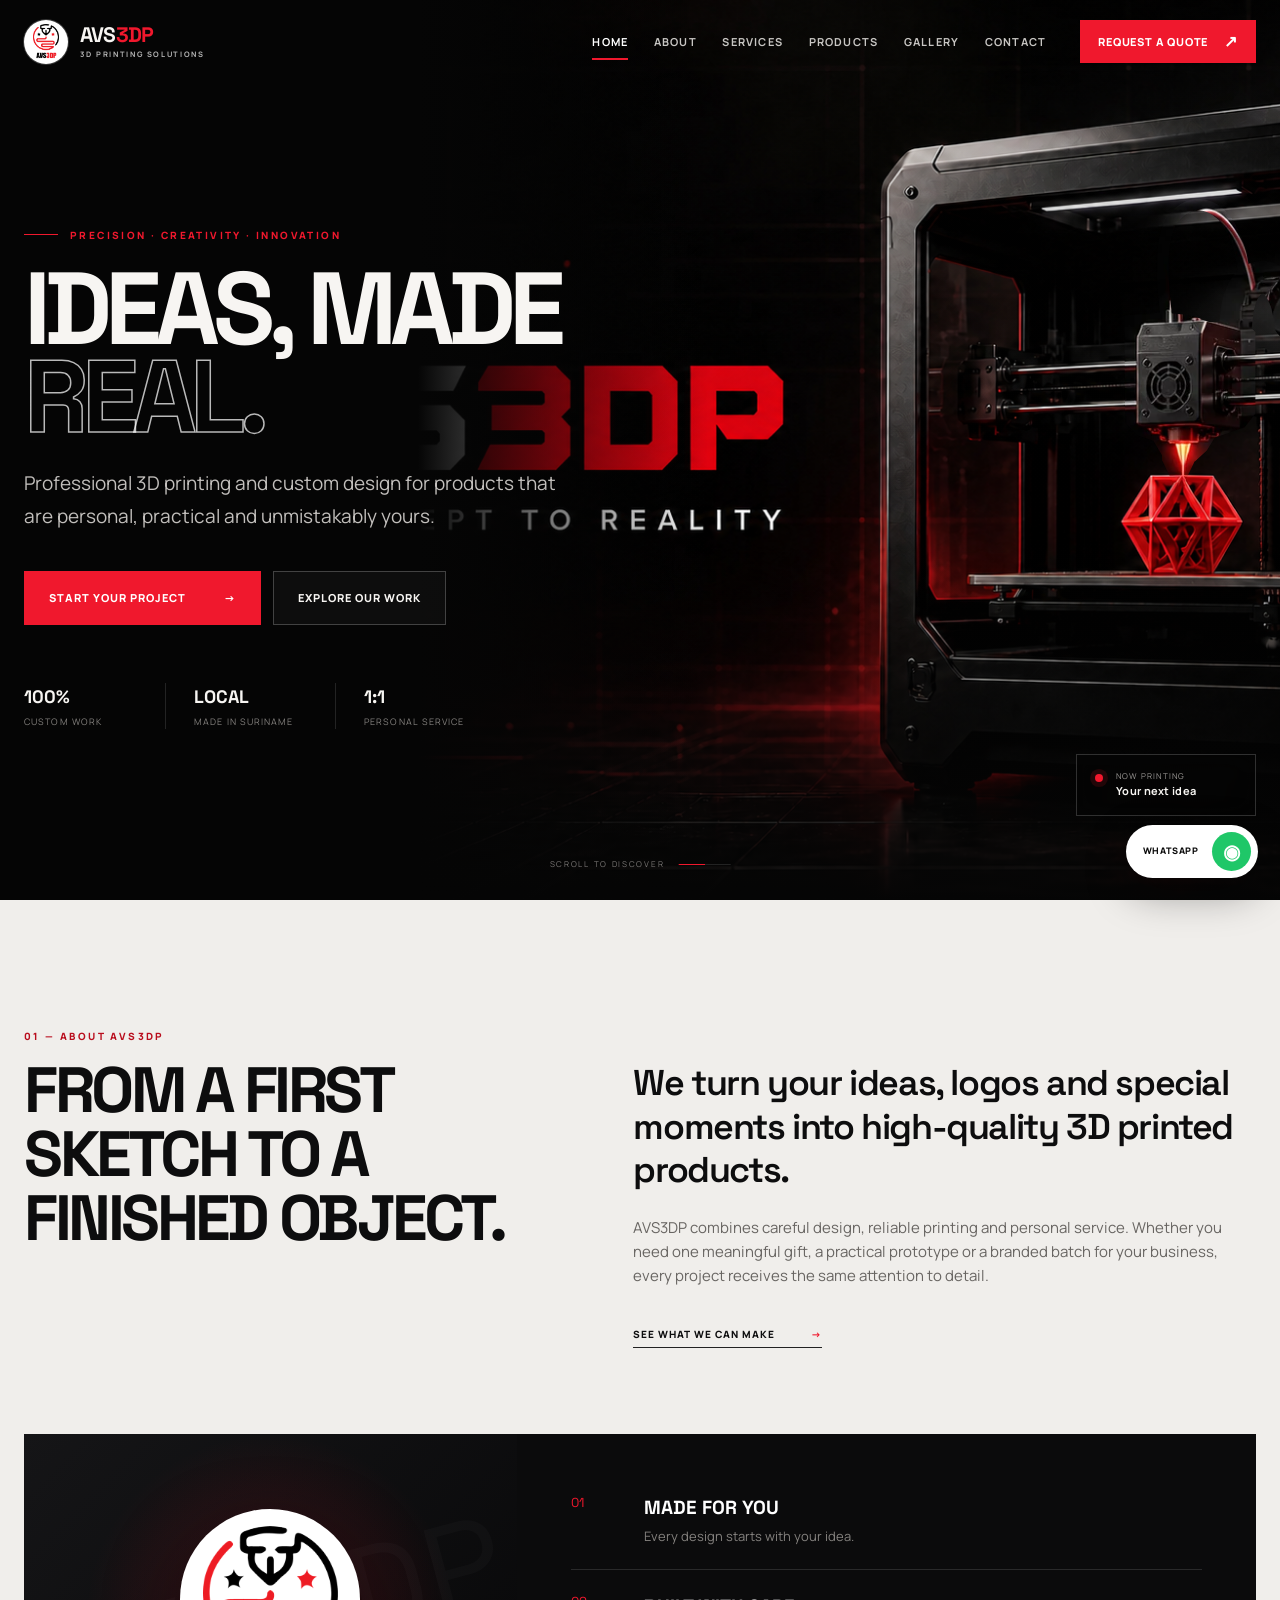
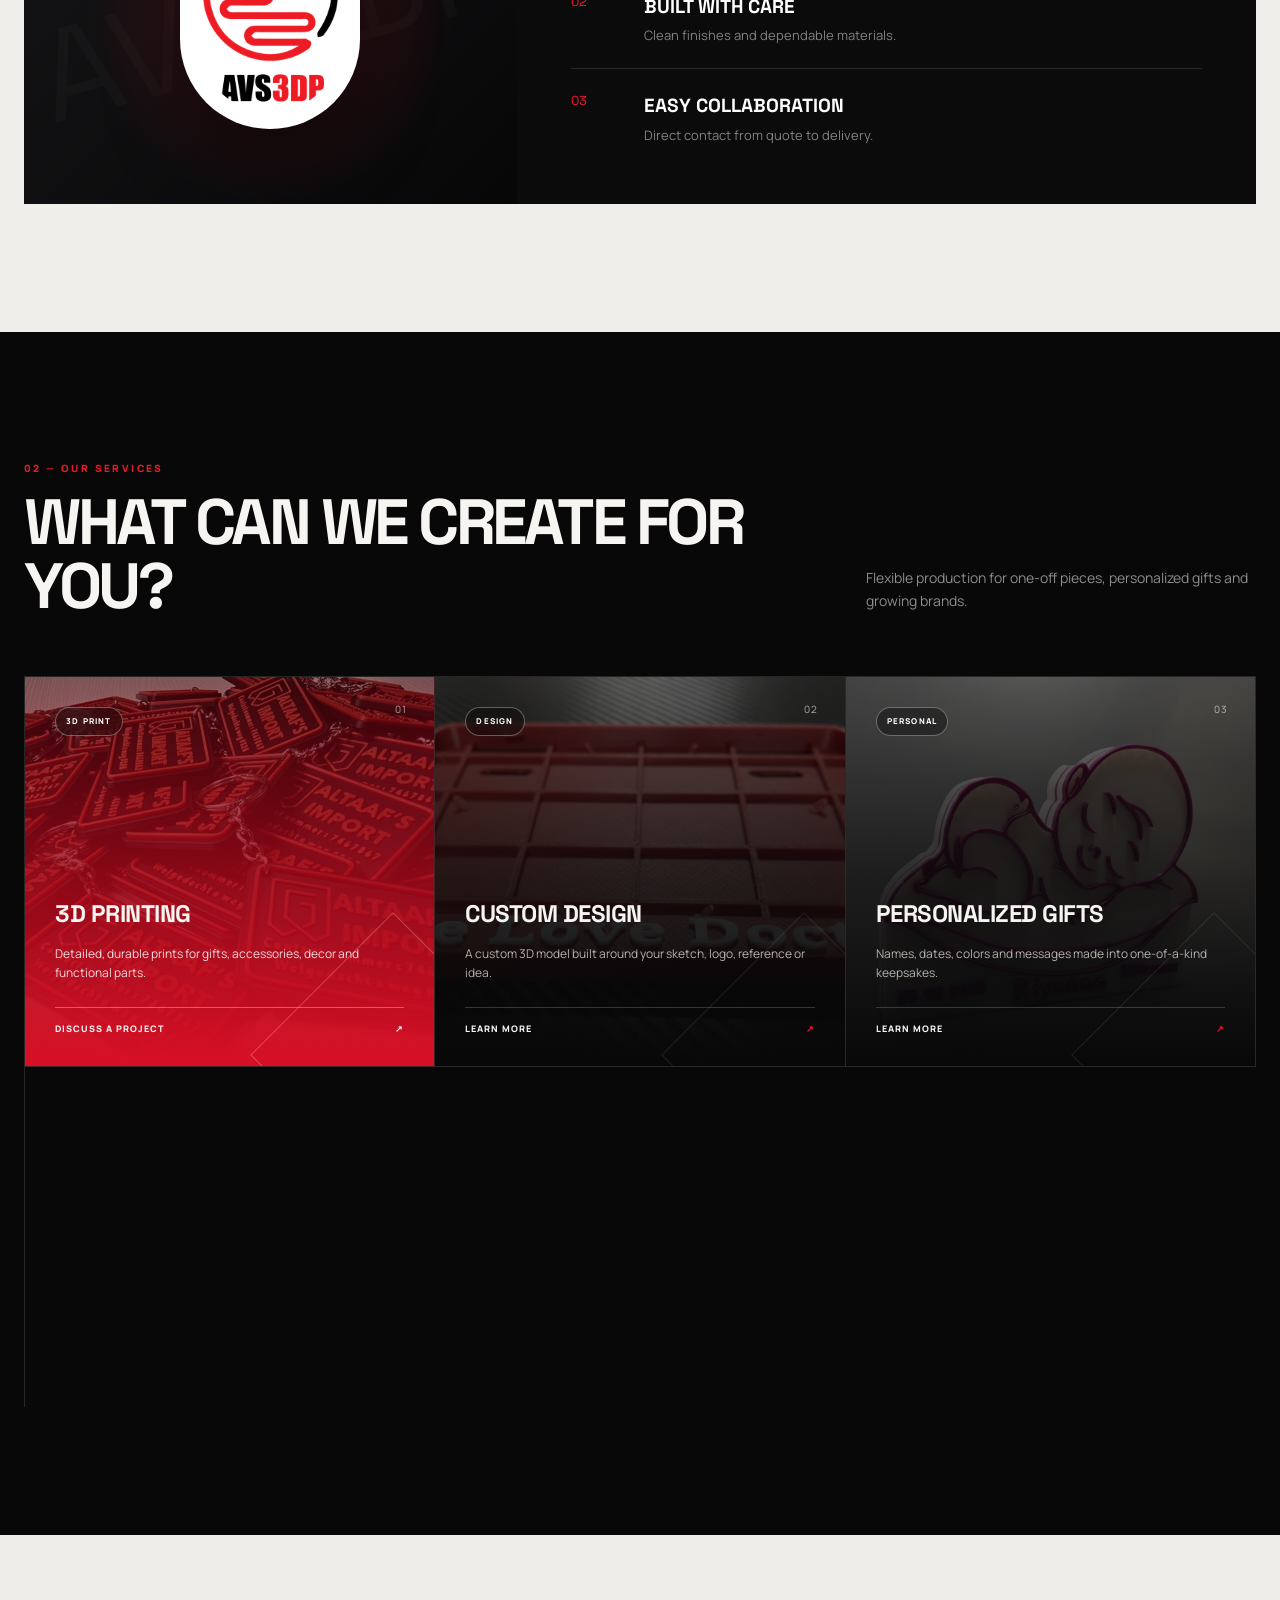
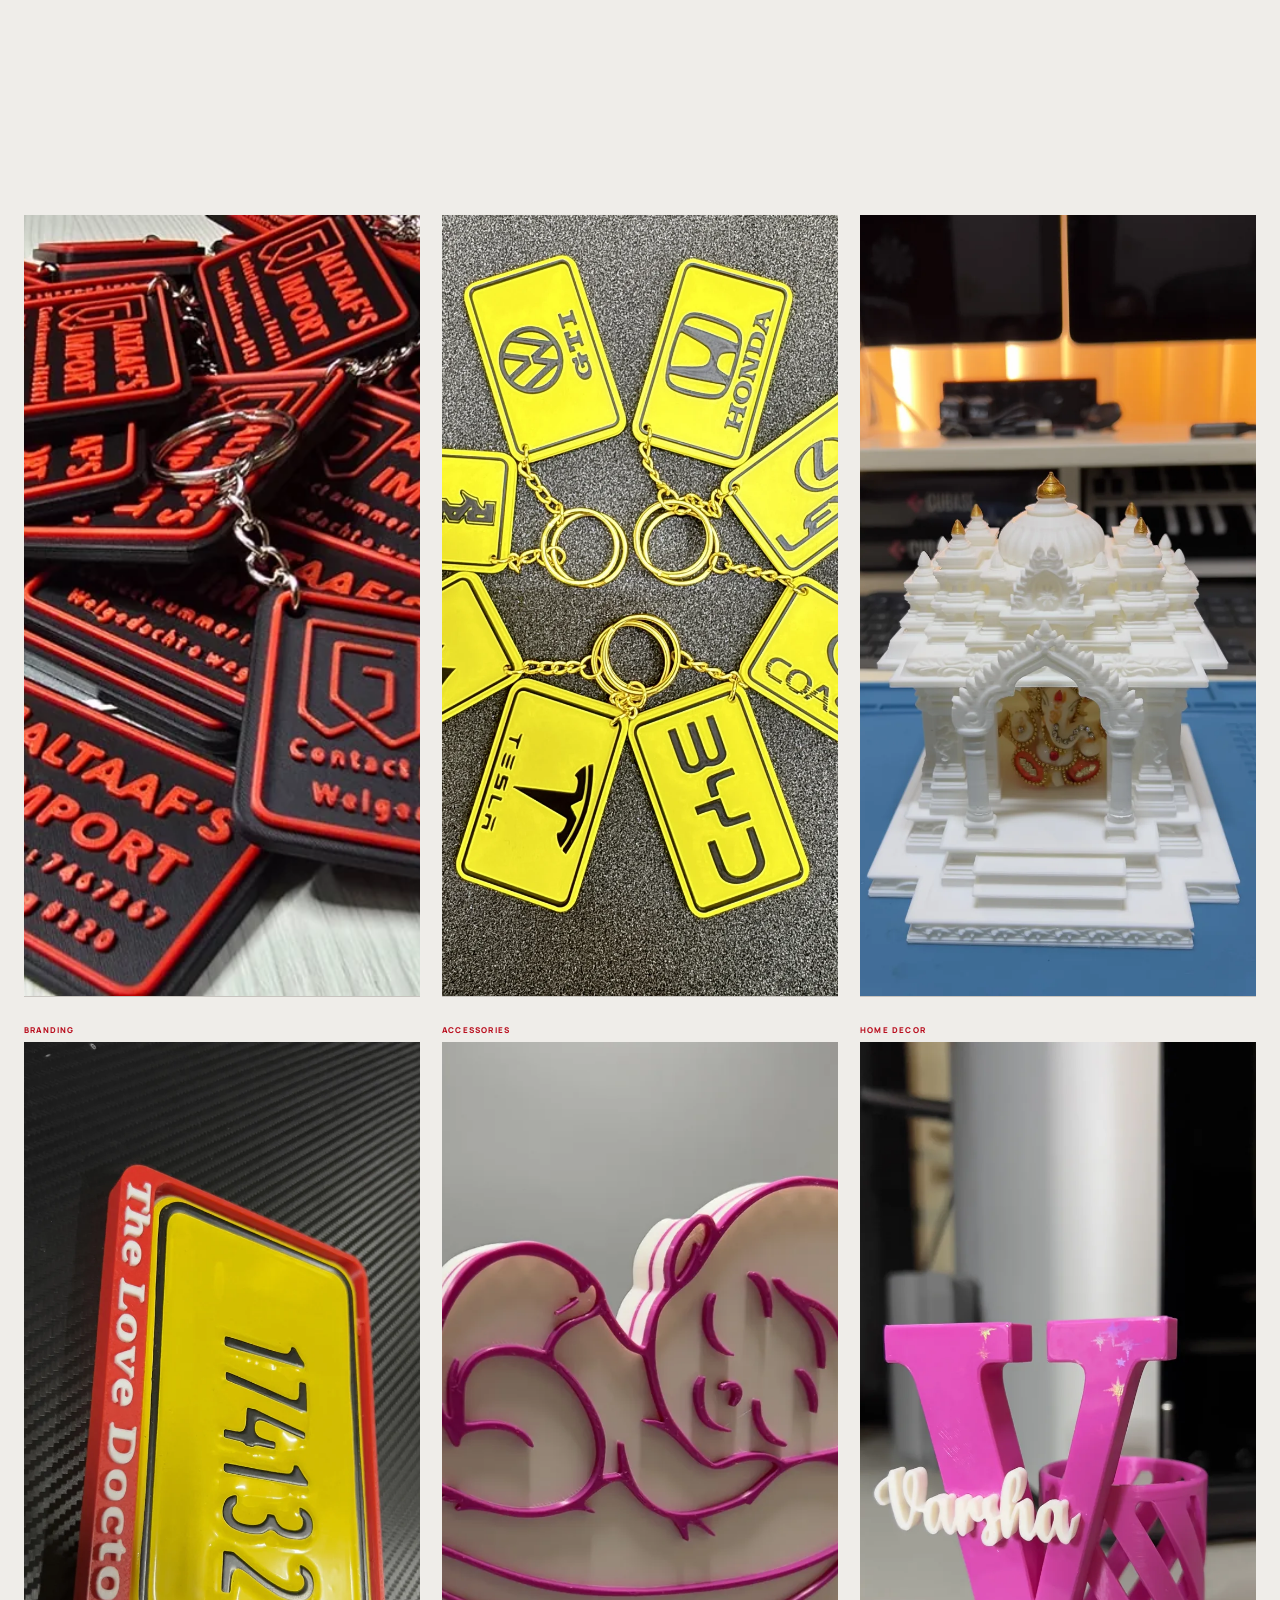
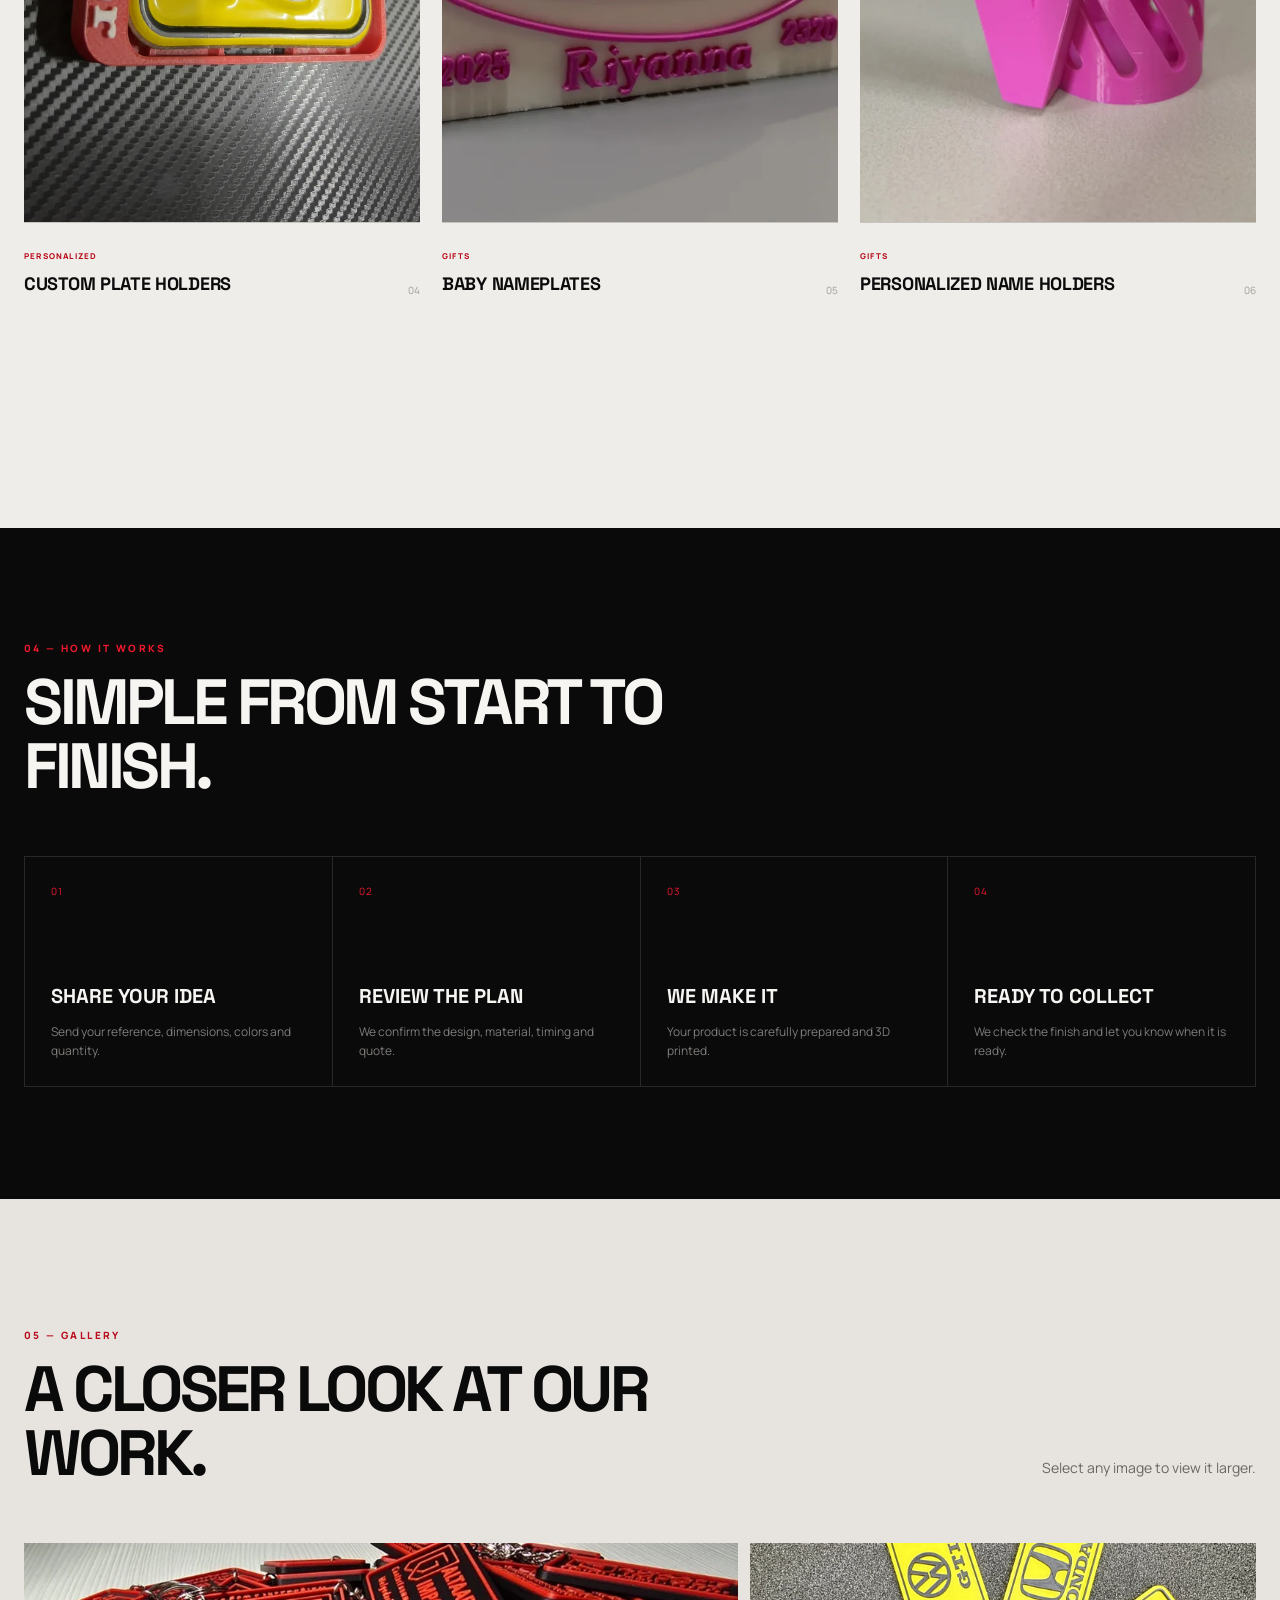
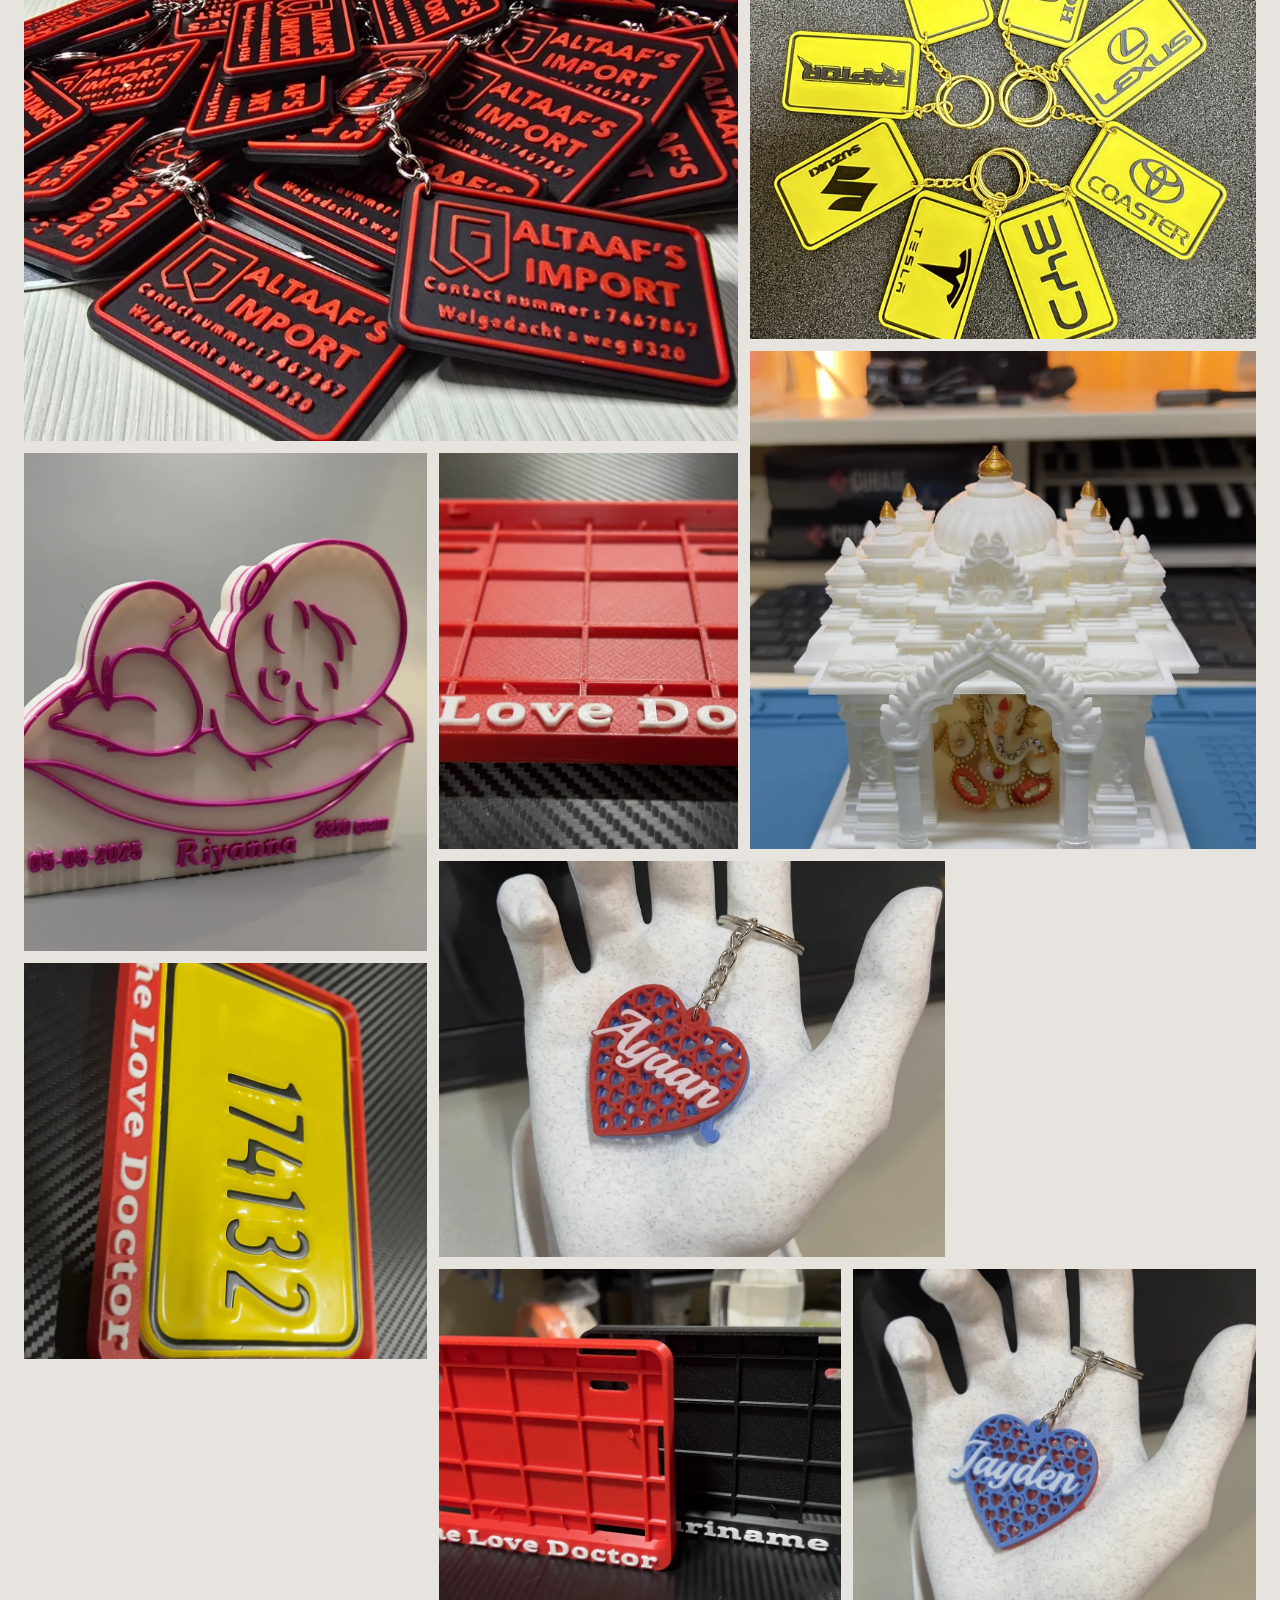
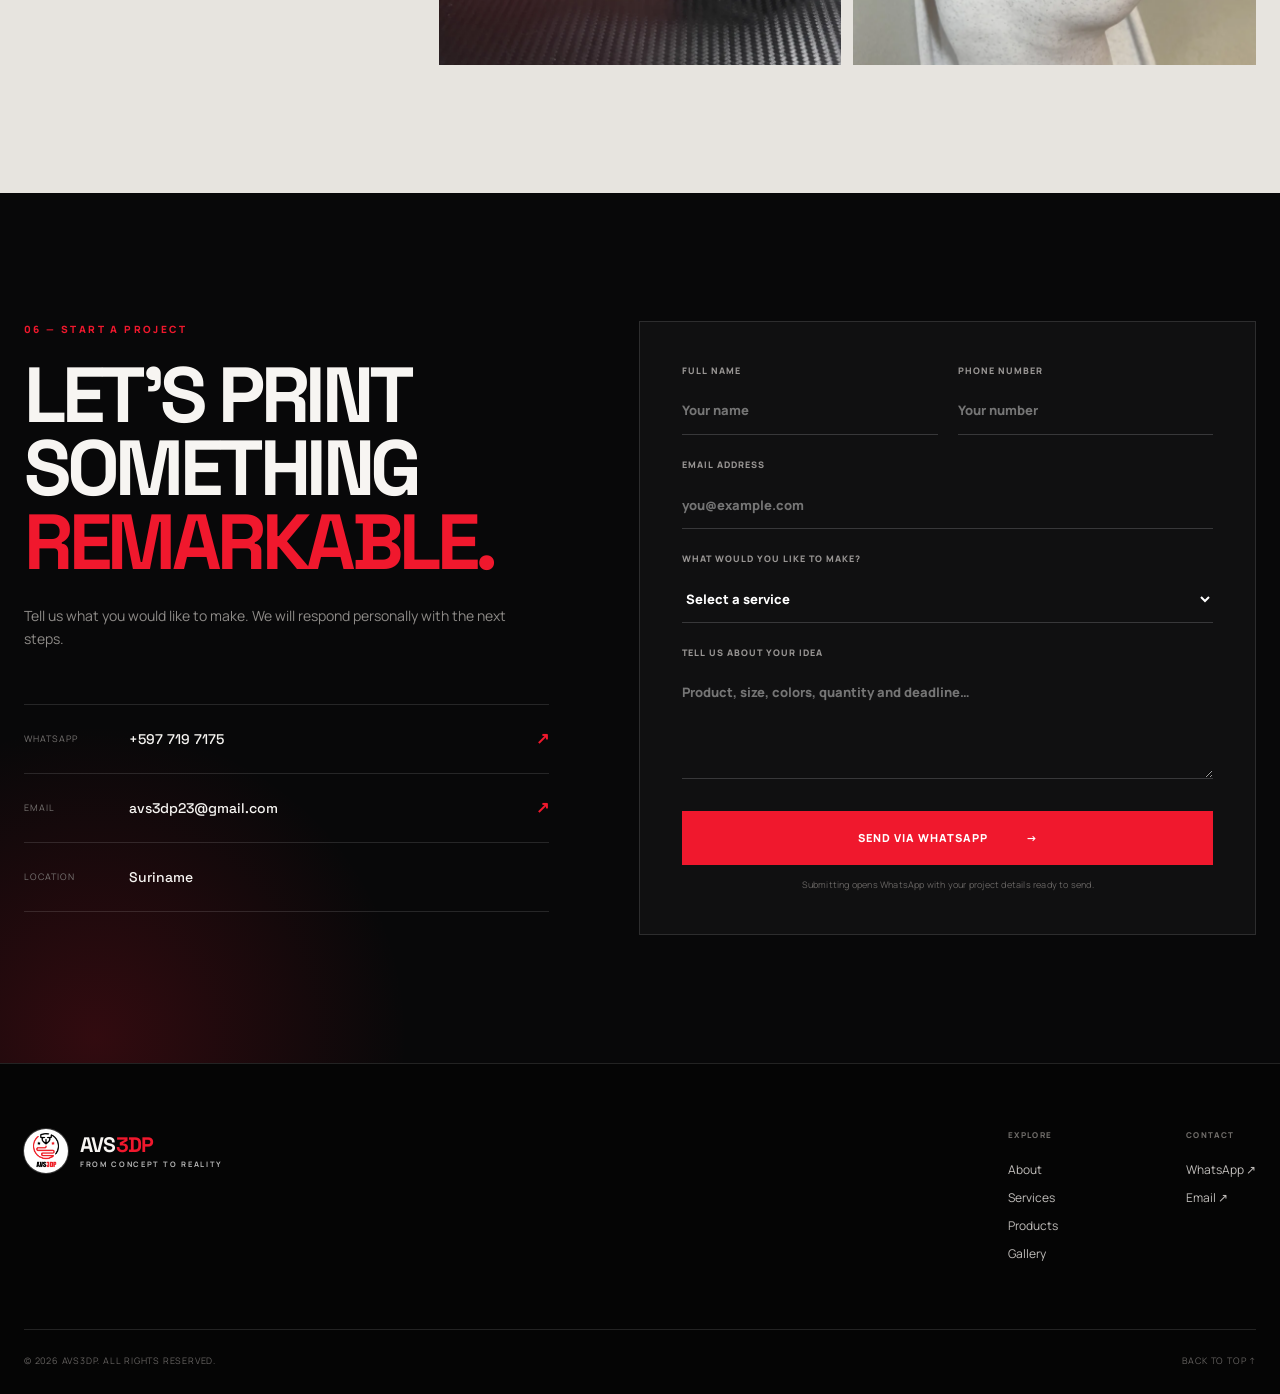
==== commit a7899726: "Add files via upload" ====
--- a/index.html
+++ b/index.html
@@ -14,7 +14,7 @@
   <link rel="preconnect" href="https://fonts.googleapis.com">
   <link rel="preconnect" href="https://fonts.gstatic.com" crossorigin>
   <link href="https://fonts.googleapis.com/css2?family=Manrope:wght@400;500;600;700;800&family=Space+Grotesk:wght@500;600;700&display=swap" rel="stylesheet">
-  <link rel="stylesheet" href="style.css?v=7">
+  <link rel="stylesheet" href="style.css?v=8">
 </head>
 <body>
   <a class="skip-link" href="#main">Skip to content</a>
@@ -38,7 +38,7 @@
           <div class="hero-actions"><a class="button button-primary" href="#contact">Start your project <span>→</span></a><a class="button button-ghost" href="#products">Explore our work</a></div>
           <div class="hero-proof" aria-label="Service highlights"><div><strong>100%</strong><span>Custom work</span></div><div><strong>Local</strong><span>Made in Suriname</span></div><div><strong>1:1</strong><span>Personal service</span></div></div>
         </div>
-        <div class="hero-visual reveal" data-delay="1"><div class="hero-image-frame"><img class="hero-background" src="images/avs3dp-hero-clean.png" alt="Modern 3D printer creating a red geometric object"><span class="hero-logo-color" aria-hidden="true"></span><div class="exact-nozzle-motion" aria-hidden="true"><span class="original-nozzle-sprite"></span></div><div class="print-status"><i></i><span>Now printing</span><strong>Your next idea</strong></div></div><div class="hero-index" aria-hidden="true"><span>AVS</span><b>3DP</b></div></div>
+        <div class="hero-visual reveal" data-delay="1"><div class="hero-image-frame"><img class="hero-background" src="images/avs3dp-hero-red-3dp.png" alt="Modern 3D printer creating a red geometric object"><div class="exact-nozzle-motion" aria-hidden="true"><span class="original-nozzle-sprite"></span></div><div class="print-status"><i></i><span>Now printing</span><strong>Your next idea</strong></div></div><div class="hero-index" aria-hidden="true"><span>AVS</span><b>3DP</b></div></div>
       </div>
       <a class="scroll-cue" href="#about"><span>Scroll to discover</span><i></i></a>
     </section>
--- a/style.css
+++ b/style.css
@@ -79,8 +79,7 @@
 .hero-image-frame { width: 100%; height: 100%; overflow: hidden; position: relative; }
 .hero-image-frame::after { content: ""; position: absolute; inset: 0; background: linear-gradient(90deg, #050505 0%, transparent 30%), linear-gradient(180deg, rgba(5,5,5,.18), transparent 60%, #050505); pointer-events: none; }
 .hero-background { position: absolute; inset: 0; width: 100%; height: 100%; max-width: none; object-fit: cover; object-position: 58% center; transform: scale(1.02); }
-.hero-logo-color { position: absolute; z-index: 1; inset: 0; display: block; background: var(--red); -webkit-mask: url("/images/avs3dp-logo-dp-mask.svg") 58% center / cover no-repeat; mask: url("/images/avs3dp-logo-dp-mask.svg") 58% center / cover no-repeat; mix-blend-mode: multiply; transform: scale(1.02); pointer-events: none; }
-.exact-nozzle-motion { position: absolute; z-index: 2; inset: 0; pointer-events: none; animation: original-nozzle-scan 3.8s cubic-bezier(.55,.05,.35,.95) infinite alternate; will-change: transform; }
+.exact-nozzle-motion { position: absolute; z-index: 1; inset: 0; pointer-events: none; animation: original-nozzle-scan 3.8s cubic-bezier(.55,.05,.35,.95) infinite alternate; will-change: transform; }
 .original-nozzle-sprite { position: absolute; inset: 0; display: block; background: url("/images/avs3dp-hero.webp") 58% center / cover no-repeat; -webkit-mask: url("/images/avs3dp-original-nozzle.svg") 58% center / cover no-repeat; mask: url("/images/avs3dp-original-nozzle.svg") 58% center / cover no-repeat; transform: scale(1.02); user-select: none; filter: drop-shadow(0 0 4px rgba(255,55,35,.16)); }
 @keyframes original-nozzle-scan { 0% { transform: translateX(-13px); } 34% { transform: translateX(9px); } 62% { transform: translateX(-5px); } 100% { transform: translateX(13px); } }
 .print-status { position: absolute; z-index: 2; right: 10vw; bottom: 84px; display: grid; grid-template-columns: 10px auto; column-gap: 11px; padding: 15px 18px; min-width: 180px; border: 1px solid rgba(255,255,255,.18); background: rgba(5,5,5,.72); backdrop-filter: blur(12px); }
@@ -264,7 +263,6 @@
   .hero { height: auto; min-height: 840px; padding: 120px 0 88px; }
   .hero-visual { inset: 22% -48% 0 8%; opacity: .62; }
   .hero-background { object-position: 61% center; }
-  .hero-logo-color { -webkit-mask-position: 61% center; mask-position: 61% center; }
   .original-nozzle-sprite { background-position: 61% center; -webkit-mask-position: 61% center; mask-position: 61% center; }
   .hero::before { background: linear-gradient(90deg, #050505 0%, rgba(5,5,5,.89) 60%, rgba(5,5,5,.32)), linear-gradient(180deg, #050505 0%, transparent 50%, #050505 94%); }
   .hero-copy { align-self: start; padding-top: 0; }
